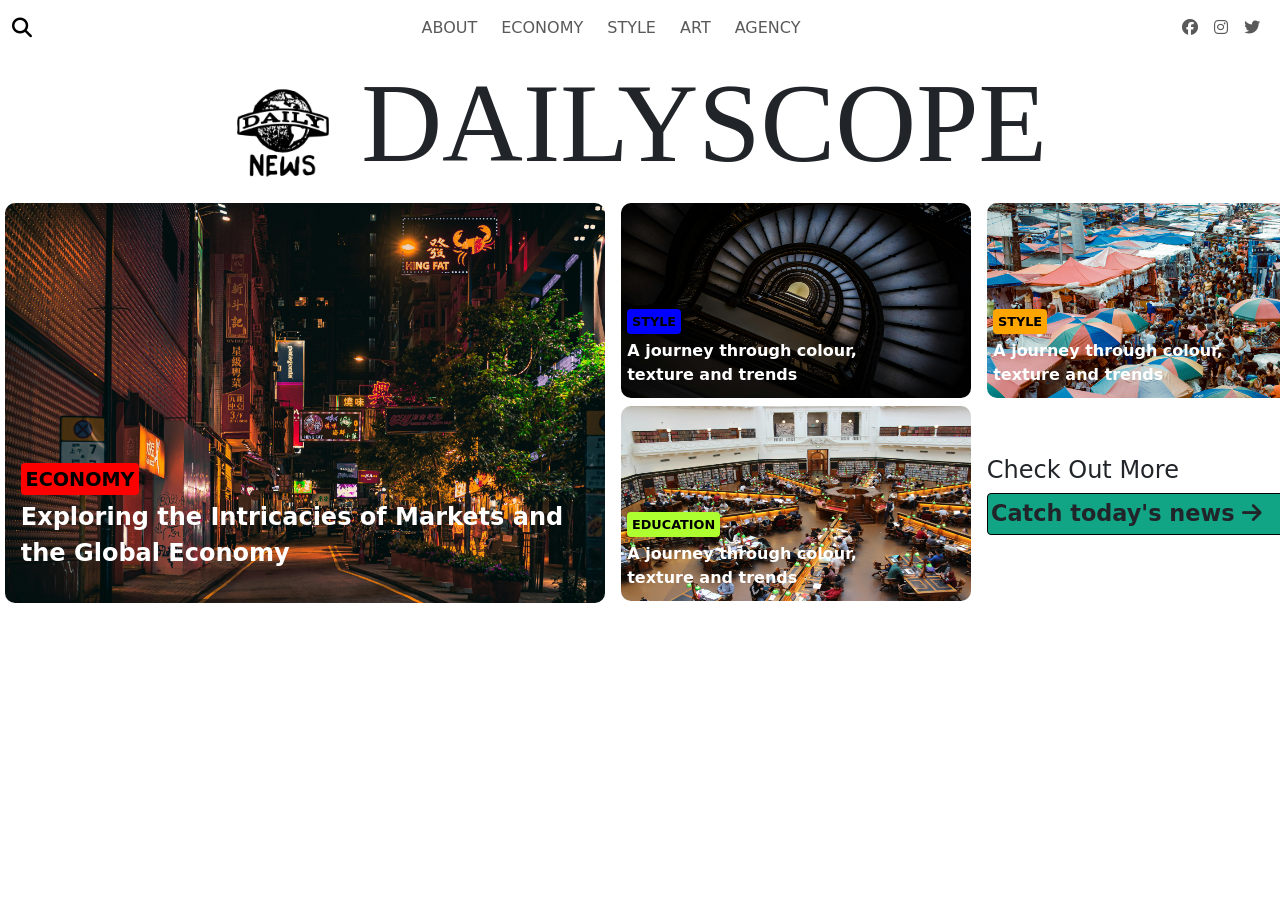
==== index.html @ f6dfd344 "Daily Scope 1.0" ====
<!DOCTYPE html>
<html lang="en">
  <head>
    <meta charset="UTF-8" />
    <meta name="viewport" content="width=device-width, initial-scale=1.0" />
    <link
      href="https://cdn.jsdelivr.net/npm/bootstrap@5.3.7/dist/css/bootstrap.min.css"
      rel="stylesheet"
      integrity="sha384-LN+7fdVzj6u52u30Kp6M/trliBMCMKTyK833zpbD+pXdCLuTusPj697FH4R/5mcr"
      crossorigin="anonymous"
    />
    <link
      rel="stylesheet"
      href="https://cdnjs.cloudflare.com/ajax/libs/font-awesome/6.4.2/css/all.min.css"
    />
    <link rel="stylesheet" href="css/index.css" />
    <link rel="icon" type="image/x-icon" href="daily-scope-logo-1.png" />
    <title>Daily Scope</title>
  </head>
  <body>
    <header>
      <nav class="navbar navbar-expand-lg bg-body-white">
        <div
          class="container-fluid d-flex align-items-center justify-content-between flex-wrap"
        >
          <!-- Left: Search Icon -->
          <a class="navbar-brand" href="#">
            <i class="fa-solid fa-magnifying-glass"></i>
          </a>

          <!-- Center: Always-visible Main Nav Items -->
          <ul
            class="navbar-nav flex-row flex-wrap justify-content-center mx-auto gap-2"
          >
            <li class="nav-item">
              <a class="nav-link px-2 text-sm" href="#">ABOUT</a>
            </li>
            <li class="nav-item">
              <a class="nav-link px-2 text-sm" href="#">ECONOMY</a>
            </li>
            <li class="nav-item">
              <a class="nav-link px-2 text-sm" href="#">STYLE</a>
            </li>
            <li class="nav-item">
              <a class="nav-link px-2 text-sm" href="#">ART</a>
            </li>
            <li class="nav-item">
              <a class="nav-link px-2 text-sm" href="#">AGENCY</a>
            </li>
          </ul>

          <!-- Right: Social Icons (Still hidden on small screens) -->
          <ul class="navbar-nav d-none d-lg-flex">
            <li class="nav-item">
              <a class="nav-link" href="#">
                <i class="fa-brands fa-facebook"></i>
              </a>
            </li>
            <li class="nav-item">
              <a class="nav-link" href="#">
                <i class="fa-brands fa-instagram"></i>
              </a>
            </li>
            <li class="nav-item">
              <a class="nav-link" href="#">
                <i class="fa-brands fa-twitter"></i>
              </a>
            </li>
          </ul>
        </div>
      </nav>
    </header>

    <main>
      <div class="container-for-news-24-heading">
        <h1>
          <img src="daily-scope-logo-2-removebg-preview.png" alt="main-logo" />
          DAILYSCOPE
        </h1>
      </div>
      <div class="div-of-first-images-on-homepage">
        <div class="left-first-image-on-home-page">
          <img src="dark-china-street-2.jpg" alt="dark-street" />
          <div class="hero-text-for-china-street-image">
            <h4>ECONOMY</h4>
            <p>Exploring the Intricacies of Markets and the Global Economy</p>
          </div>
        </div>
        <div class="right-first-image-on-home-page">
          <div>
            <img src="aesthetic-staricase-1.jpg" alt="aesthetic-staricase-1" />
            <div class="hero-text-for-right-first-image">
              <h4>STYLE</h4>
              <p>A journey through colour, texture and trends</p>
            </div>
          </div>
          <div>
            <img
              src="high-school-photo-for-homepage.jpg"
              alt="high-school-photo-for-homepage"
            />
            <div class="hero-text-for-right-second-image">
              <h4>EDUCATION</h4>
              <p>A journey through colour, texture and trends</p>
            </div>
          </div>
        </div>
        <div class="last-image-div-on-homepage">
          <div>
            <img
              src="market-image-for-homepage.jpg"
              alt="market-image-for-homepage"
            />
            <div
              class="hero-text-for-right-first-image hero-text-for-last-image-homepage"
            >
              <h4>STYLE</h4>
              <p>A journey through colour, texture and trends</p>
            </div>
          </div>
          <div class="last-text-on-homepage-div">
            <h4>Check Out More</h4>
            <p>Catch today's news <i class="fa-solid fa-arrow-right"></i></p>
          </div>
        </div>
      </div>
    </main>

    <script
      src="https://cdn.jsdelivr.net/npm/bootstrap@5.3.7/dist/js/bootstrap.bundle.min.js"
      integrity="sha384-ndDqU0Gzau9qJ1lfW4pNLlhNTkCfHzAVBReH9diLvGRem5+R9g2FzA8ZGN954O5Q"
      crossorigin="anonymous"
    ></script>
  </body>
</html>
---- css/index.css ----
.container-for-news-24-heading {
  display: flex;
  justify-content: center;
  text-align: center;
}

.container-for-news-24-heading h1 {
  font-size: 7rem !important;
  font-family: Georgia, "Times New Roman", Times, serif;
}
.container-for-news-24-heading img {
  width: 100px;
  margin-top: -0.3rem;
}

.div-of-first-images-on-homepage {
  display: grid;
  grid-template-columns: 1fr 1fr 1fr;
  grid-template-areas: "left-image right-image last-image";
  padding: 0.3rem;
  gap: 1rem;
}
.left-first-image-on-home-page {
  grid-area: left-image;
  justify-self: end;
  position: relative;
}
.hero-text-for-china-street-image {
  position: absolute;
  top: 57%;
  color: white;
  font-size: 2rem;
  padding: 1rem;
}
.hero-text-for-china-street-image h4 {
  background-color: red;
  color: black;
  display: inline;
  padding: 0.3rem;
  border-radius: 4px;
  font-size: 1.2rem;
  font-weight: bold;
}
.hero-text-for-china-street-image p {
  font-size: 1.5rem;
  font-weight: 700;
}
.left-first-image-on-home-page img {
  width: 100%;
  height: auto;
  width: 600px;
  border-radius: 10px;
}
.right-first-image-on-home-page {
  grid-area: right-image;
  display: flex;
  flex-direction: column;
  position: relative;
}
.hero-text-for-right-first-image {
  position: absolute;
  top: 20%;
  color: white;
  font-size: 2rem;
  padding: 0.4rem;
}
.hero-text-for-right-first-image h4 {
  background-color: blue;
  color: black;
  display: inline;
  padding: 0.3rem;
  border-radius: 4px;
  font-size: 0.8rem;
  font-weight: bold;
}
.hero-text-for-right-first-image p {
  font-size: 1rem;
  font-weight: 700;
  width: 70%;
}
.hero-text-for-right-second-image {
  position: absolute;
  top: 70%;
  color: white;
  font-size: 2rem;
  padding: 0.4rem;
}
.hero-text-for-right-second-image h4 {
  background-color: greenyellow;
  color: black;
  display: inline;
  padding: 0.3rem;
  border-radius: 4px;
  font-size: 0.8rem;
  font-weight: bold;
}
.hero-text-for-right-second-image p {
  font-size: 1rem;
  font-weight: 700;
  width: 70%;
}
.hero-text-for-last-image-homepage h4 {
  background-color: orange;
}
.right-first-image-on-home-page img {
  width: 100%;
  height: 195px;
  margin-bottom: 0.5rem;
  width: 350px;
  border-radius: 10px;
}
.last-image-div-on-homepage {
  grid-area: last-image;
  display: flex;
  flex-direction: column;
  position: relative;
}
.last-image-div-on-homepage img {
  width: 100%;
  height: 195px;
  border-radius: 10px;
  width: 350px;
}
.last-text-on-homepage-div {
  display: flex;
  flex-direction: column;
  height: 100%;
  justify-content: center;
}
.last-text-on-homepage-div p {
  background-color: rgb(17, 165, 133);
  border-radius: 4px;
  font-size: 1.4rem;
  padding: 0.2rem;
  border: 1px solid black;
  font-weight: 700;
}
/* Medium screens (tablets) */
@media (max-width: 992px) {
  .container-for-news-24-heading h1 {
    font-size: 4rem !important;
  }
}

/* Small screens (phones) */
@media (max-width: 576px) {
  .container-for-news-24-heading h1 {
    font-size: 2.5rem !important;
  }
}
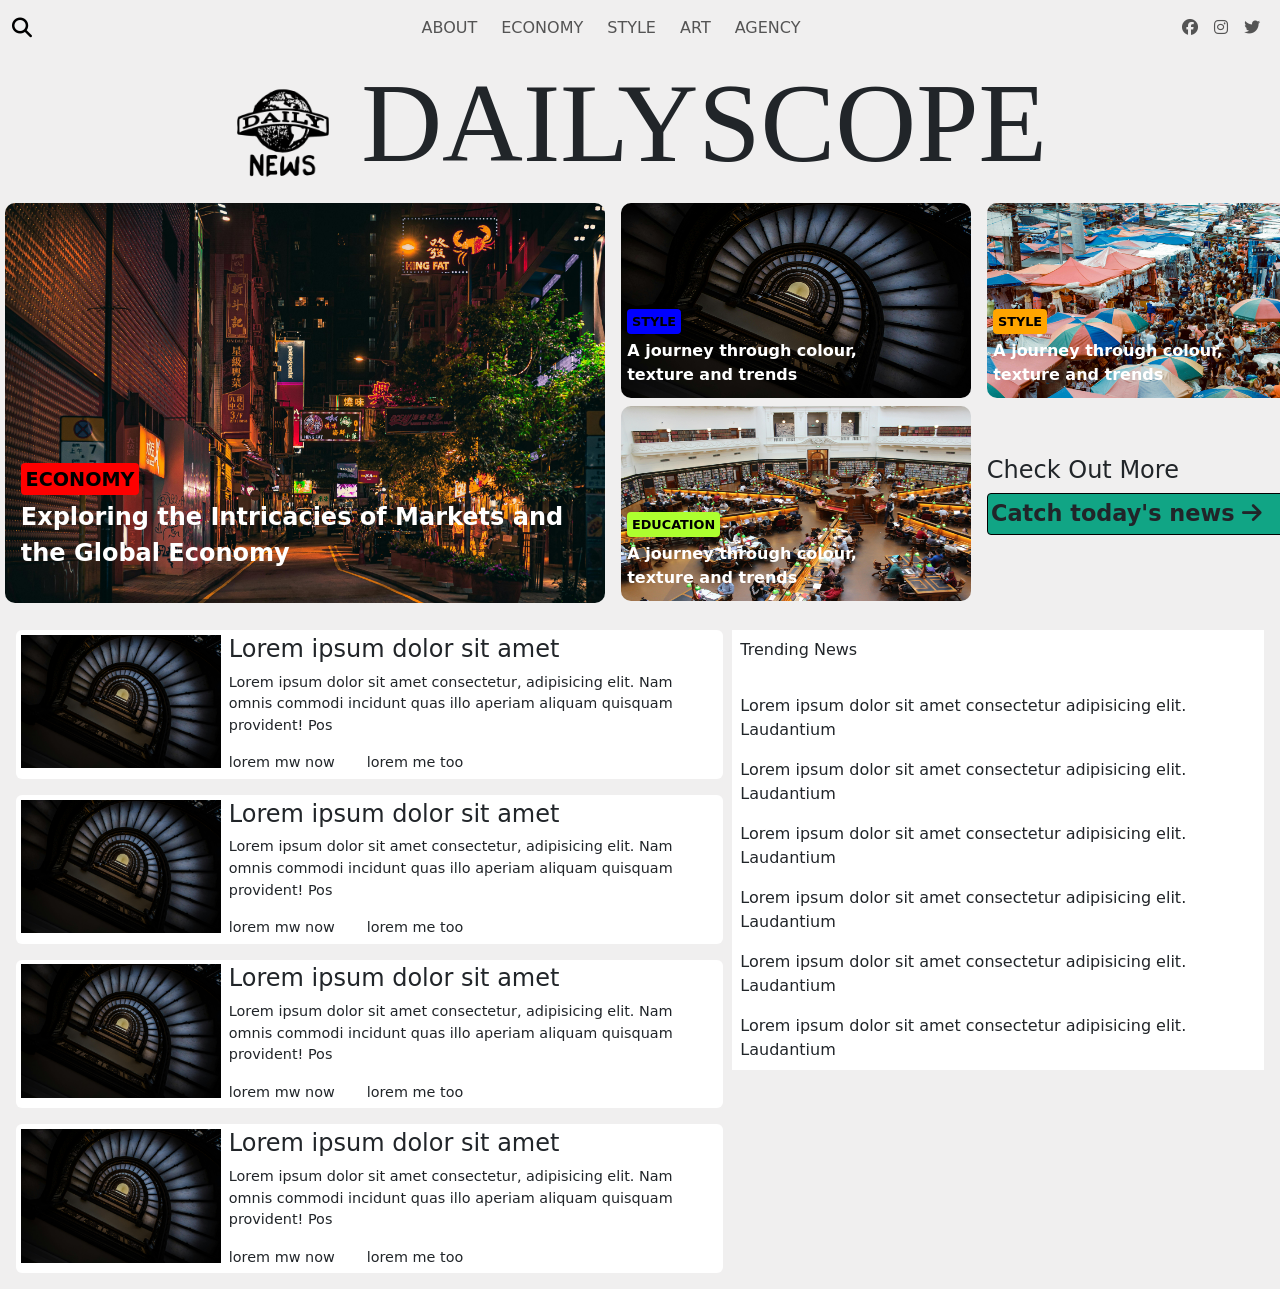
==== commit 9ccbd469: "Scope 108 2.0" ====
--- a/index.html
+++ b/index.html
@@ -124,6 +124,107 @@
           </div>
         </div>
       </div>
+      <article>
+        <div class="overall-div-for-latest-and-trending-news">
+          <div class="div-for-latest-news">
+            <div class="latest-news-1-div">
+              <div><img src="aesthetic-staricase-1.jpg" alt="" /></div>
+              <div class="latest-news-1-writings">
+                <div><h4>Lorem ipsum dolor sit amet</h4></div>
+                <div>
+                  <p>
+                    Lorem ipsum dolor sit amet consectetur, adipisicing elit.
+                    Nam omnis commodi incidunt quas illo aperiam aliquam
+                    quisquam provident! Pos
+                  </p>
+                </div>
+                <div class="latest-news-1-date-and-other-small-info">
+                  <div>lorem mw now</div>
+                  <div>lorem me too</div>
+                </div>
+              </div>
+            </div>
+            <div class="latest-news-1-div">
+              <div><img src="aesthetic-staricase-1.jpg" alt="" /></div>
+              <div class="latest-news-1-writings">
+                <div><h4>Lorem ipsum dolor sit amet</h4></div>
+                <div>
+                  <p>
+                    Lorem ipsum dolor sit amet consectetur, adipisicing elit.
+                    Nam omnis commodi incidunt quas illo aperiam aliquam
+                    quisquam provident! Pos
+                  </p>
+                </div>
+                <div class="latest-news-1-date-and-other-small-info">
+                  <div>lorem mw now</div>
+                  <div>lorem me too</div>
+                </div>
+              </div>
+            </div>
+            <div class="latest-news-1-div">
+              <div><img src="aesthetic-staricase-1.jpg" alt="" /></div>
+              <div class="latest-news-1-writings">
+                <div><h4>Lorem ipsum dolor sit amet</h4></div>
+                <div>
+                  <p>
+                    Lorem ipsum dolor sit amet consectetur, adipisicing elit.
+                    Nam omnis commodi incidunt quas illo aperiam aliquam
+                    quisquam provident! Pos
+                  </p>
+                </div>
+                <div class="latest-news-1-date-and-other-small-info">
+                  <div>lorem mw now</div>
+                  <div>lorem me too</div>
+                </div>
+              </div>
+            </div>
+            <div class="latest-news-1-div">
+              <div><img src="aesthetic-staricase-1.jpg" alt="" /></div>
+              <div class="latest-news-1-writings">
+                <div><h4>Lorem ipsum dolor sit amet</h4></div>
+                <div>
+                  <p>
+                    Lorem ipsum dolor sit amet consectetur, adipisicing elit.
+                    Nam omnis commodi incidunt quas illo aperiam aliquam
+                    quisquam provident! Pos
+                  </p>
+                </div>
+                <div class="latest-news-1-date-and-other-small-info">
+                  <div>lorem mw now</div>
+                  <div>lorem me too</div>
+                </div>
+              </div>
+            </div>
+          </div>
+          <div class="div-for-trending-news">
+            <div><p>Trending News</p></div>
+            <div>
+              Lorem ipsum dolor sit amet consectetur adipisicing elit.
+              Laudantium
+            </div>
+            <div>
+              Lorem ipsum dolor sit amet consectetur adipisicing elit.
+              Laudantium
+            </div>
+            <div>
+              Lorem ipsum dolor sit amet consectetur adipisicing elit.
+              Laudantium
+            </div>
+            <div>
+              Lorem ipsum dolor sit amet consectetur adipisicing elit.
+              Laudantium
+            </div>
+            <div>
+              Lorem ipsum dolor sit amet consectetur adipisicing elit.
+              Laudantium
+            </div>
+            <div>
+              Lorem ipsum dolor sit amet consectetur adipisicing elit.
+              Laudantium
+            </div>
+          </div>
+        </div>
+      </article>
     </main>
 
     <script
--- a/css/index.css
+++ b/css/index.css
@@ -1,3 +1,6 @@
+body {
+  background-color: rgb(240, 239, 239) !important;
+}
 .container-for-news-24-heading {
   display: flex;
   justify-content: center;
@@ -8,6 +11,7 @@
   font-size: 7rem !important;
   font-family: Georgia, "Times New Roman", Times, serif;
 }
+
 .container-for-news-24-heading img {
   width: 100px;
   margin-top: -0.3rem;
@@ -135,6 +139,48 @@
   border: 1px solid black;
   font-weight: 700;
 }
+
+.overall-div-for-latest-and-trending-news {
+  display: flex;
+
+  padding: 1rem;
+  gap: 0.6rem;
+}
+
+.div-for-latest-news {
+  display: flex;
+  flex-direction: column;
+  gap: 1rem;
+  justify-content: center;
+  width: 60%;
+  font-size: 0.9rem;
+  justify-self: center;
+}
+
+.div-for-trending-news {
+  display: flex;
+  flex-direction: column;
+  gap: 1rem;
+  background-color: white;
+  height: 50%;
+  padding: 0.5rem;
+}
+.latest-news-1-div {
+  display: flex;
+  background-color: white;
+  border-radius: 6px;
+  padding: 0.3rem;
+}
+.latest-news-1-div img {
+  max-width: 200px;
+}
+.latest-news-1-writings {
+  margin-left: 0.5rem;
+}
+.latest-news-1-date-and-other-small-info {
+  display: flex;
+  gap: 2rem;
+}
 /* Medium screens (tablets) */
 @media (max-width: 992px) {
   .container-for-news-24-heading h1 {
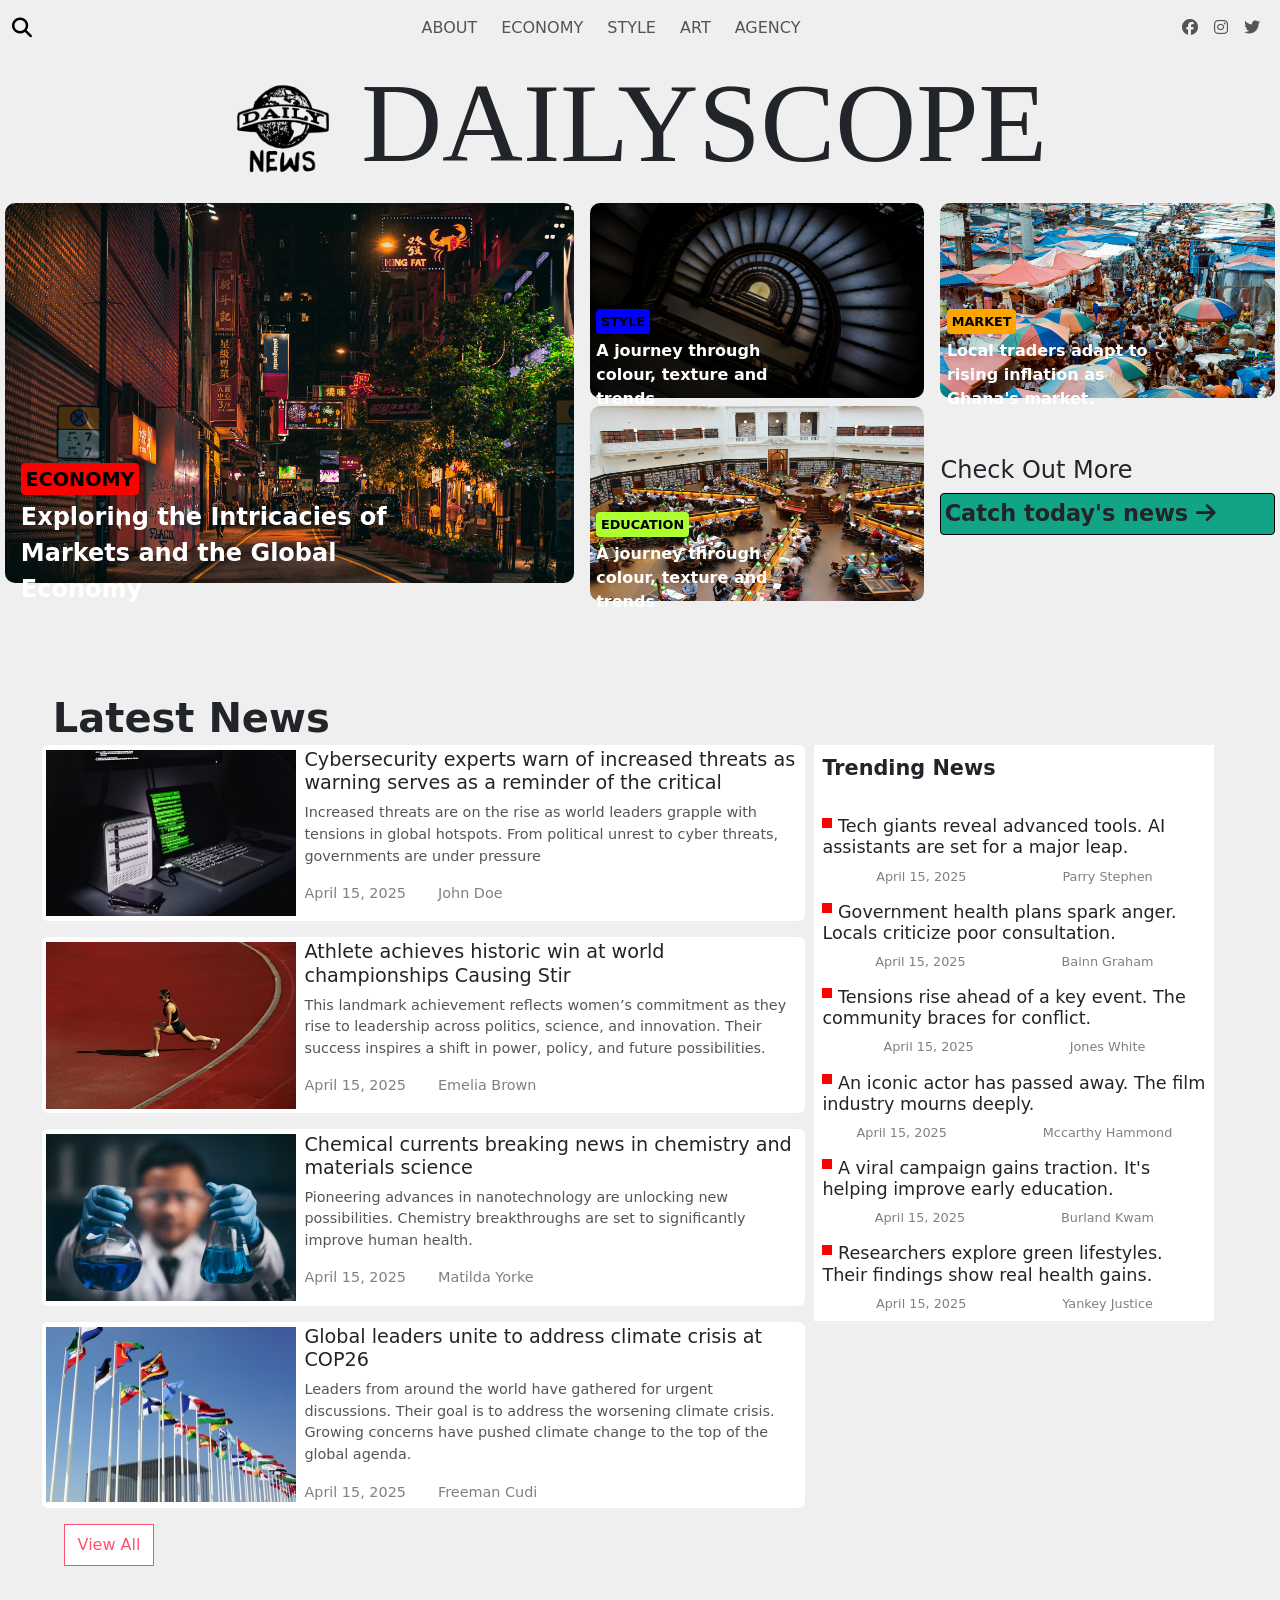
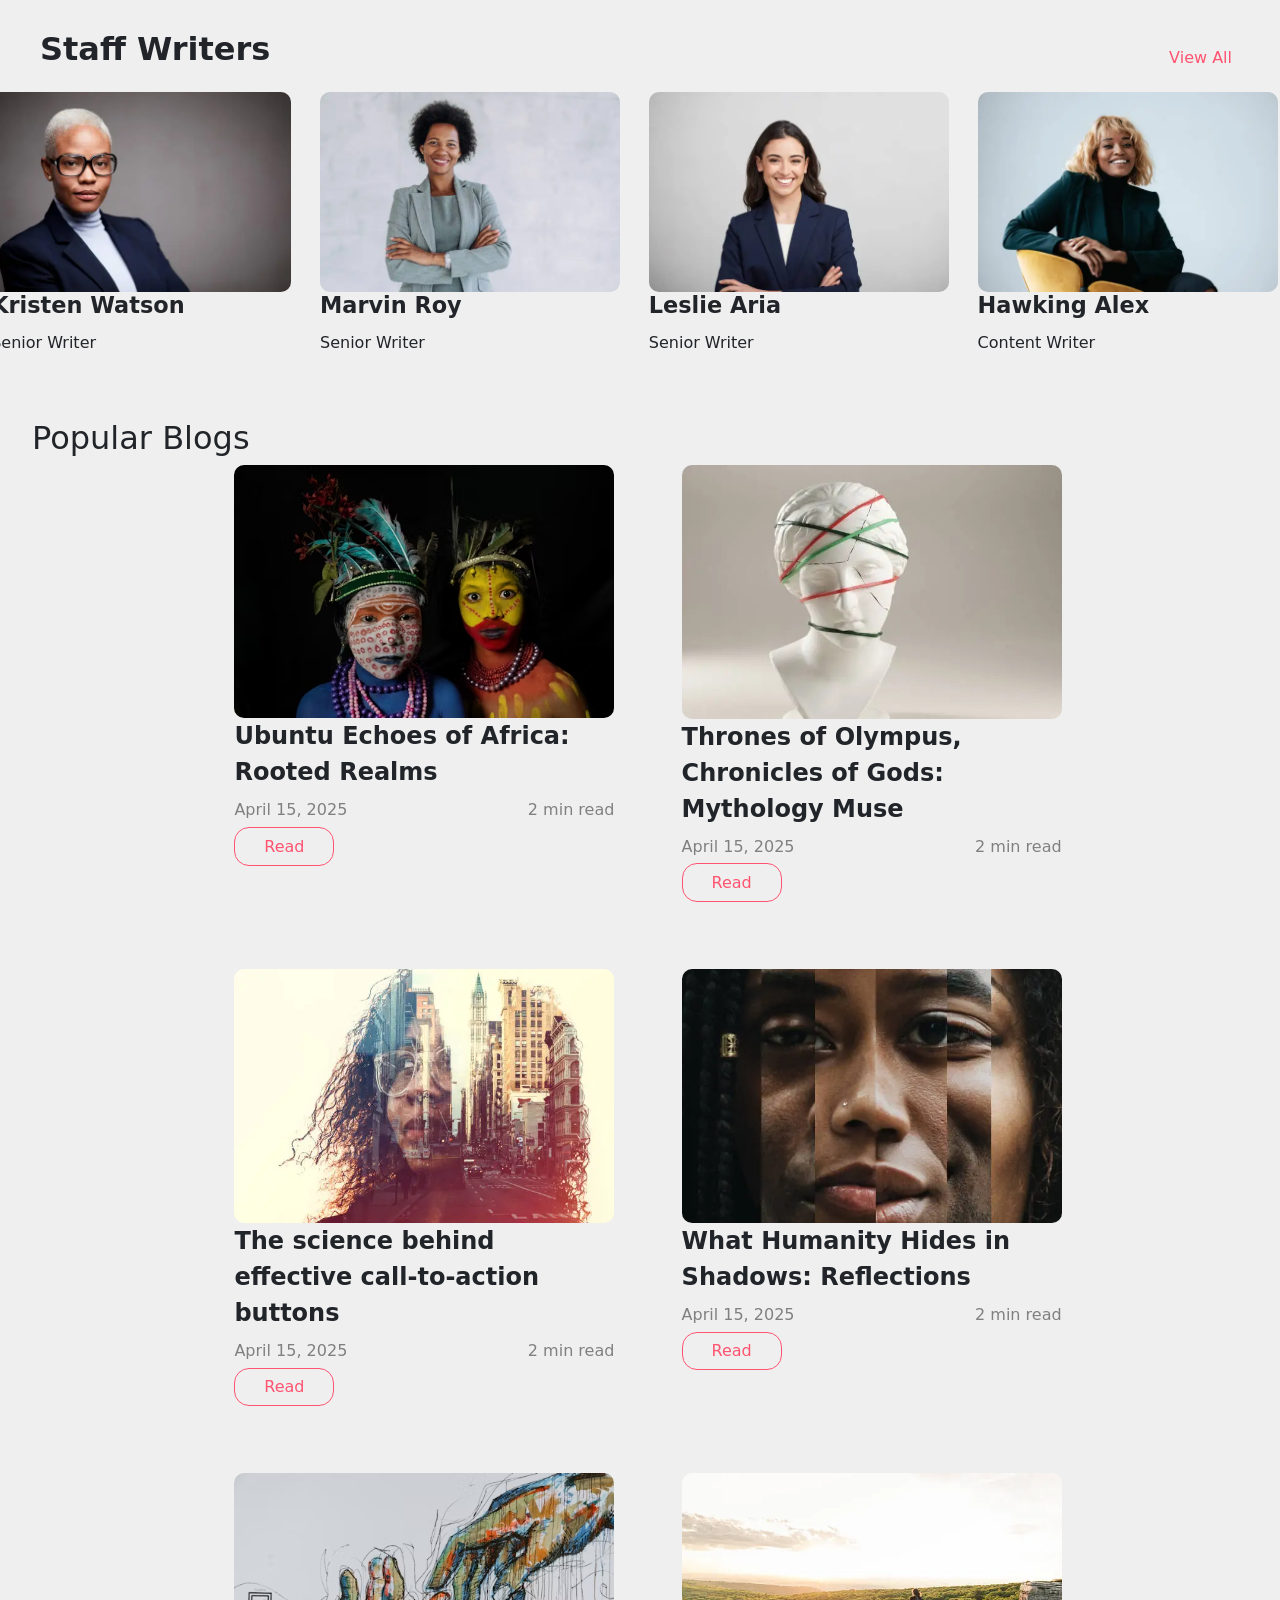
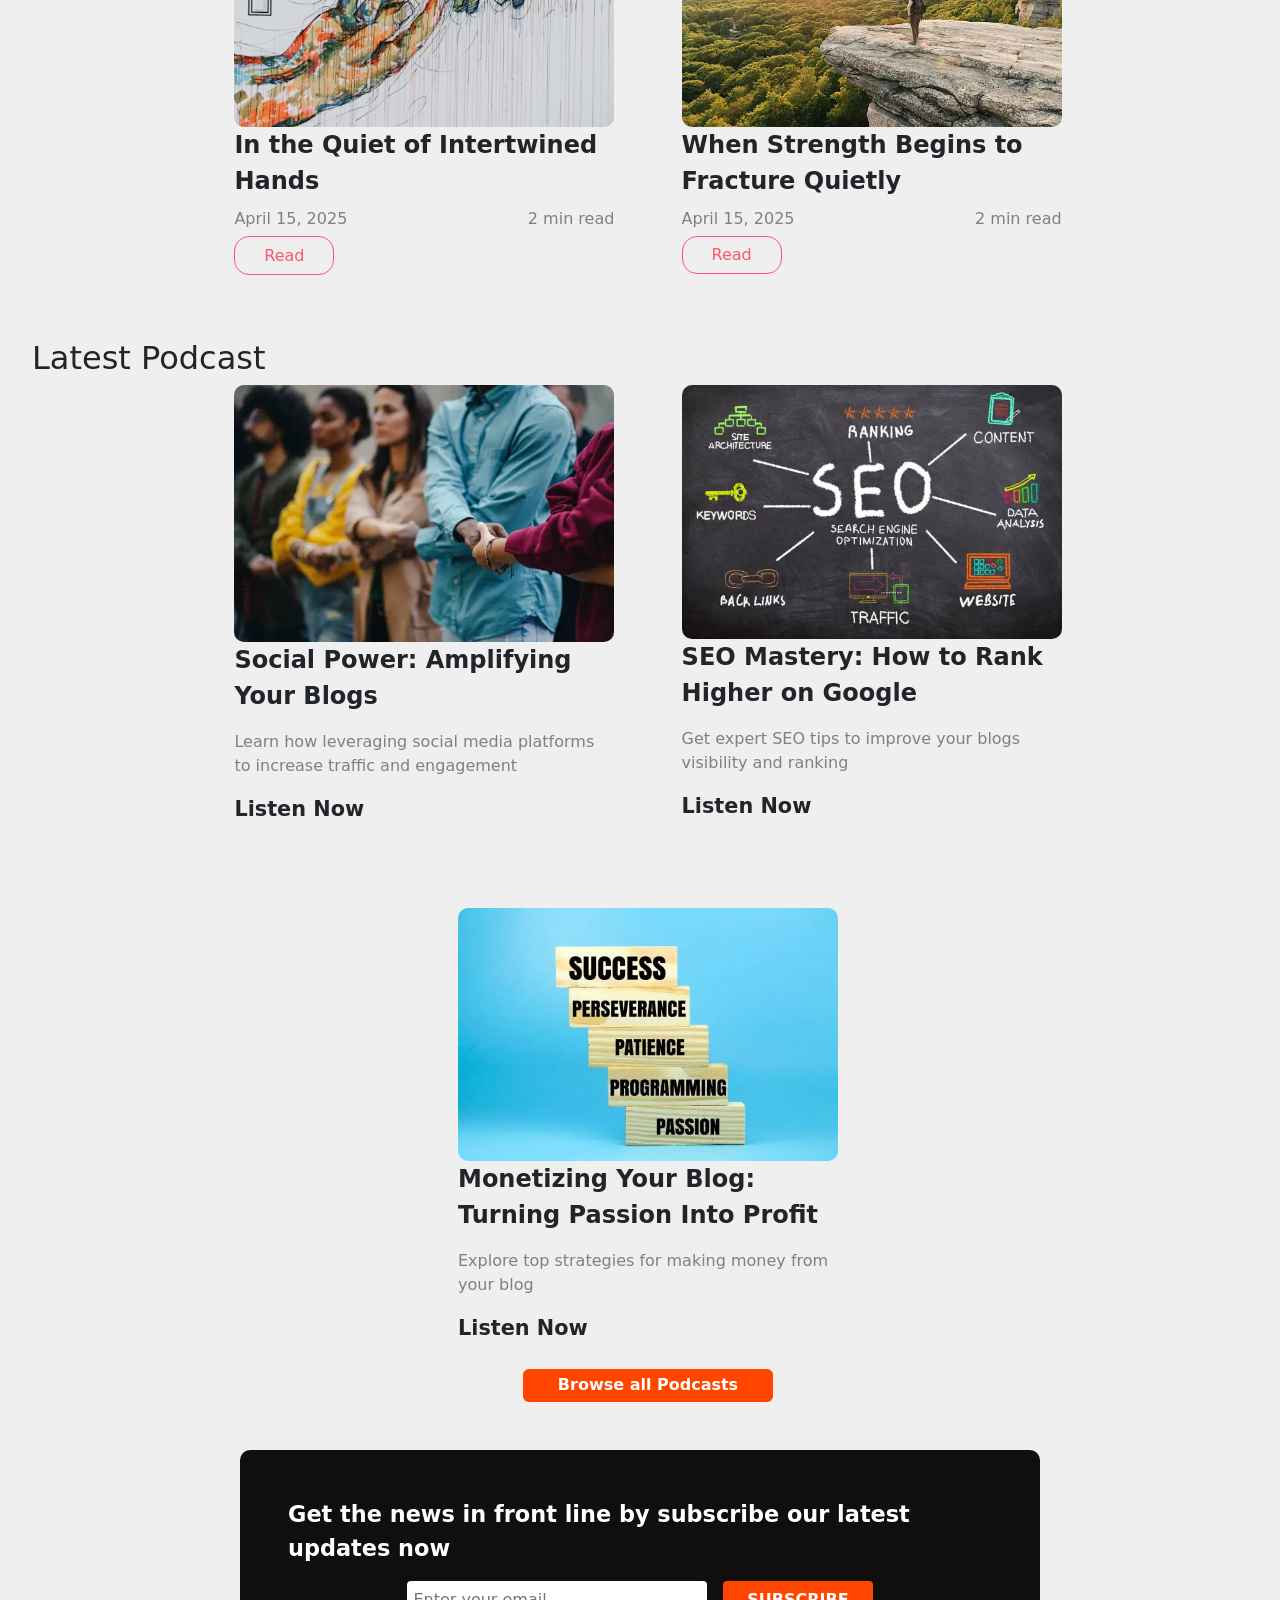
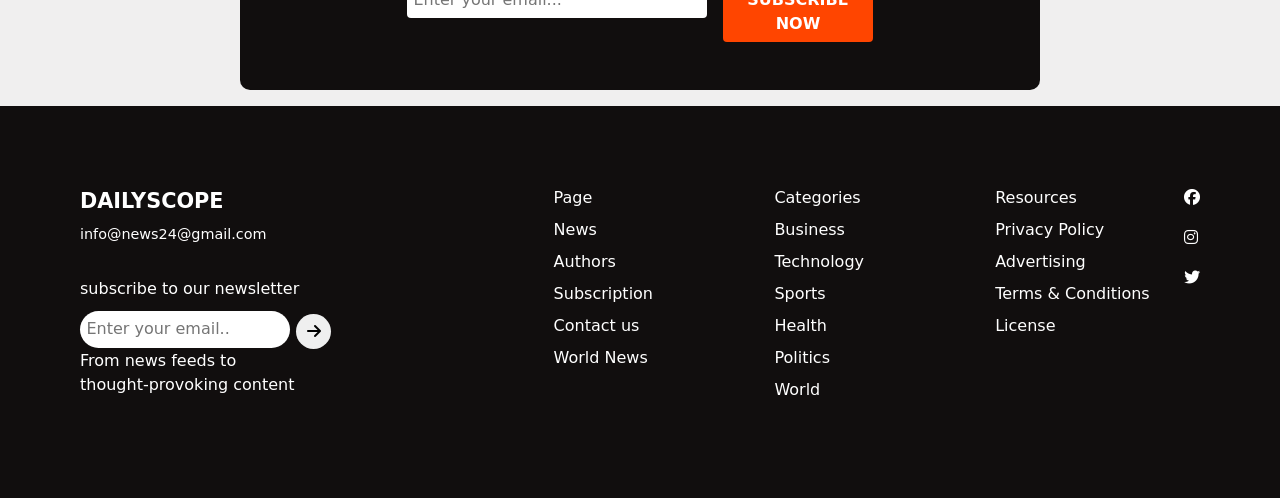
==== commit 1f310a8b: "Daily Scope Final 1.0" ====
--- a/index.html
+++ b/index.html
@@ -114,8 +114,8 @@
             <div
               class="hero-text-for-right-first-image hero-text-for-last-image-homepage"
             >
-              <h4>STYLE</h4>
-              <p>A journey through colour, texture and trends</p>
+              <h4>MARKET</h4>
+              <p>Local traders adapt to rising inflation as Ghana's market.</p>
             </div>
           </div>
           <div class="last-text-on-homepage-div">
@@ -124,109 +124,479 @@
           </div>
         </div>
       </div>
-      <article>
+      <article id="latest_news">
+        <div class="latest-news-heading-div"><h2>Latest News</h2></div>
         <div class="overall-div-for-latest-and-trending-news">
           <div class="div-for-latest-news">
             <div class="latest-news-1-div">
-              <div><img src="aesthetic-staricase-1.jpg" alt="" /></div>
+              <div>
+                <img
+                  src="cybersecurity-news-1.avif"
+                  alt=""
+                  width="400"
+                  height="1000"
+                />
+              </div>
               <div class="latest-news-1-writings">
-                <div><h4>Lorem ipsum dolor sit amet</h4></div>
+                <div>
+                  <h4>
+                    Cybersecurity experts warn of increased threats as warning
+                    serves as a reminder of the critical
+                  </h4>
+                </div>
                 <div>
                   <p>
-                    Lorem ipsum dolor sit amet consectetur, adipisicing elit.
-                    Nam omnis commodi incidunt quas illo aperiam aliquam
-                    quisquam provident! Pos
+                    Increased threats are on the rise as world leaders grapple
+                    with tensions in global hotspots. From political unrest to
+                    cyber threats, governments are under pressure
                   </p>
                 </div>
                 <div class="latest-news-1-date-and-other-small-info">
-                  <div>lorem mw now</div>
-                  <div>lorem me too</div>
+                  <div>April 15, 2025</div>
+                  <div>John Doe</div>
                 </div>
               </div>
             </div>
             <div class="latest-news-1-div">
-              <div><img src="aesthetic-staricase-1.jpg" alt="" /></div>
+              <div><img src="athelte-news-1.avif" alt="" /></div>
               <div class="latest-news-1-writings">
-                <div><h4>Lorem ipsum dolor sit amet</h4></div>
+                <div>
+                  <h4>
+                    Athlete achieves historic win at world championships Causing
+                    Stir
+                  </h4>
+                </div>
                 <div>
                   <p>
-                    Lorem ipsum dolor sit amet consectetur, adipisicing elit.
-                    Nam omnis commodi incidunt quas illo aperiam aliquam
-                    quisquam provident! Pos
+                    This landmark achievement reflects women’s commitment as
+                    they rise to leadership across politics, science, and
+                    innovation. Their success inspires a shift in power, policy,
+                    and future possibilities.
                   </p>
                 </div>
                 <div class="latest-news-1-date-and-other-small-info">
-                  <div>lorem mw now</div>
-                  <div>lorem me too</div>
+                  <div>April 15, 2025</div>
+                  <div>Emelia Brown</div>
                 </div>
               </div>
             </div>
             <div class="latest-news-1-div">
-              <div><img src="aesthetic-staricase-1.jpg" alt="" /></div>
+              <div><img src="chemical-currents-news-2.avif" alt="" /></div>
               <div class="latest-news-1-writings">
-                <div><h4>Lorem ipsum dolor sit amet</h4></div>
+                <div>
+                  <h4>
+                    Chemical currents breaking news in chemistry and materials
+                    science
+                  </h4>
+                </div>
                 <div>
                   <p>
-                    Lorem ipsum dolor sit amet consectetur, adipisicing elit.
-                    Nam omnis commodi incidunt quas illo aperiam aliquam
-                    quisquam provident! Pos
+                    Pioneering advances in nanotechnology are unlocking new
+                    possibilities. Chemistry breakthroughs are set to
+                    significantly improve human health.
                   </p>
                 </div>
                 <div class="latest-news-1-date-and-other-small-info">
-                  <div>lorem mw now</div>
-                  <div>lorem me too</div>
+                  <div>April 15, 2025</div>
+                  <div>Matilda Yorke</div>
                 </div>
               </div>
             </div>
             <div class="latest-news-1-div">
-              <div><img src="aesthetic-staricase-1.jpg" alt="" /></div>
+              <div><img src="global-leaders-news-1.avif" alt="" /></div>
               <div class="latest-news-1-writings">
-                <div><h4>Lorem ipsum dolor sit amet</h4></div>
+                <div>
+                  <h4>
+                    Global leaders unite to address climate crisis at COP26
+                  </h4>
+                </div>
                 <div>
                   <p>
-                    Lorem ipsum dolor sit amet consectetur, adipisicing elit.
-                    Nam omnis commodi incidunt quas illo aperiam aliquam
-                    quisquam provident! Pos
+                    Leaders from around the world have gathered for urgent
+                    discussions. Their goal is to address the worsening climate
+                    crisis. Growing concerns have pushed climate change to the
+                    top of the global agenda.
                   </p>
                 </div>
                 <div class="latest-news-1-date-and-other-small-info">
-                  <div>lorem mw now</div>
-                  <div>lorem me too</div>
+                  <div>April 15, 2025</div>
+                  <div>Freeman Cudi</div>
                 </div>
               </div>
             </div>
           </div>
           <div class="div-for-trending-news">
-            <div><p>Trending News</p></div>
-            <div>
-              Lorem ipsum dolor sit amet consectetur adipisicing elit.
-              Laudantium
-            </div>
-            <div>
-              Lorem ipsum dolor sit amet consectetur adipisicing elit.
-              Laudantium
-            </div>
-            <div>
-              Lorem ipsum dolor sit amet consectetur adipisicing elit.
-              Laudantium
-            </div>
-            <div>
-              Lorem ipsum dolor sit amet consectetur adipisicing elit.
-              Laudantium
-            </div>
-            <div>
-              Lorem ipsum dolor sit amet consectetur adipisicing elit.
-              Laudantium
-            </div>
-            <div>
-              Lorem ipsum dolor sit amet consectetur adipisicing elit.
-              Laudantium
+            <div class="trending-news-heading"><p>Trending News</p></div>
+
+            <div>
+              <h5>
+                <span class="span-for-red-boxes"></span>
+                Tech giants reveal advanced tools. AI assistants are set for a
+                major leap.
+              </h5>
+              <div class="trending-news-date-and-other-small-info">
+                <div>April 15, 2025</div>
+                <div>Parry Stephen</div>
+              </div>
+            </div>
+
+            <div>
+              <h5>
+                <span class="span-for-red-boxes"></span>
+                Government health plans spark anger. Locals criticize poor
+                consultation.
+              </h5>
+              <div class="trending-news-date-and-other-small-info">
+                <div>April 15, 2025</div>
+                <div>Bainn Graham</div>
+              </div>
+            </div>
+
+            <div>
+              <h5>
+                <span class="span-for-red-boxes"></span>
+                Tensions rise ahead of a key event. The community braces for
+                conflict.
+              </h5>
+              <div class="trending-news-date-and-other-small-info">
+                <div>April 15, 2025</div>
+                <div>Jones White</div>
+              </div>
+            </div>
+
+            <div>
+              <h5>
+                <span class="span-for-red-boxes"></span>
+                An iconic actor has passed away. The film industry mourns
+                deeply.
+              </h5>
+              <div class="trending-news-date-and-other-small-info">
+                <div>April 15, 2025</div>
+                <div>Mccarthy Hammond</div>
+              </div>
+            </div>
+
+            <div>
+              <h5>
+                <span class="span-for-red-boxes"></span>
+                A viral campaign gains traction. It's helping improve early
+                education.
+              </h5>
+              <div class="trending-news-date-and-other-small-info">
+                <div>April 15, 2025</div>
+                <div>Burland Kwam</div>
+              </div>
+            </div>
+
+            <div>
+              <h5>
+                <span class="span-for-red-boxes"></span>
+                Researchers explore green lifestyles. Their findings show real
+                health gains.
+              </h5>
+              <div class="trending-news-date-and-other-small-info">
+                <div>April 15, 2025</div>
+                <div>Yankey Justice</div>
+              </div>
+            </div>
+          </div>
+        </div>
+        <div class="view-all-button-on-latest-news-page">
+          <button>View All</button>
+        </div>
+      </article>
+      <article id="staff_writers">
+        <div class="div-for-staff-writers-and-view-all-headings">
+          <div>
+            <h2>Staff Writers</h2>
+          </div>
+          <div class="view-all-div-on-staff-writers-page"><p>View All</p></div>
+        </div>
+        <div class="div-of-pictures-and-names-of-all-staff-writers">
+          <div class="div-of-staff-writer-image-and-name">
+            <div>
+              <img src="staff-member-6.webp" alt="" width="300" height="300" />
+            </div>
+            <div class="div-for-name-and-role-of-staff-writers">
+              <p class="name-of-staff-writer">Kristen Watson</p>
+              <p class="role-of-staff-writer">Senior Writer</p>
+            </div>
+          </div>
+          <div class="div-of-staff-writer-image-and-name">
+            <div>
+              <img src="staff-member-4.webp" alt="" width="300" height="300" />
+            </div>
+            <div class="div-for-name-and-role-of-staff-writers">
+              <p class="name-of-staff-writer">Marvin Roy</p>
+              <p class="role-of-staff-writer">Senior Writer</p>
+            </div>
+          </div>
+          <div class="div-of-staff-writer-image-and-name">
+            <div>
+              <img src="staff-member-2.webp" alt="" width="300" height="300" />
+            </div>
+            <div class="div-for-name-and-role-of-staff-writers">
+              <p class="name-of-staff-writer">Leslie Aria</p>
+              <p class="role-of-staff-writer">Senior Writer</p>
+            </div>
+          </div>
+          <div class="div-of-staff-writer-image-and-name">
+            <div>
+              <img src="staff-member-3.webp" alt="" width="300" height="300" />
+            </div>
+            <div class="div-for-name-and-role-of-staff-writers">
+              <p class="name-of-staff-writer">Hawking Alex</p>
+              <p class="role-of-staff-writer">Content Writer</p>
+            </div>
+          </div>
+        </div>
+      </article>
+      <article id="popular_blogs">
+        <div class="popular-blogs-heading-div">
+          <h2>Popular Blogs</h2>
+        </div>
+        <div class="overall-div-for-all-divs-in-popular-blog">
+          <div class="div-of-images-texts-and-buttons-of-popular-blogs">
+            <div>
+              <img src="popular-blog-1.avif" alt="" width="380" height="270" />
+            </div>
+            <div class="main-first-text-under-polpular-blogs-image">
+              <p>Ubuntu Echoes of Africa: Rooted Realms</p>
+            </div>
+            <div class="date-and-ohter-details-under-popular-blog-image">
+              <div class="date-under-popular-blog-image">April 15, 2025</div>
+              <div class="other-detail-under-popular-blog-image">
+                2 min read
+              </div>
+            </div>
+            <div class="button-under-popular-blog-image">
+              <button>Read</button>
+            </div>
+          </div>
+          <div class="div-of-images-texts-and-buttons-of-popular-blogs">
+            <div>
+              <img
+                src="istockphoto-1477217153-612x612-2222.jpg"
+                alt=""
+                width="380"
+                height="270"
+              />
+            </div>
+            <div class="main-first-text-under-polpular-blogs-image">
+              <p>Thrones of Olympus, Chronicles of Gods: Mythology Muse</p>
+            </div>
+            <div class="date-and-ohter-details-under-popular-blog-image">
+              <div class="date-under-popular-blog-image">April 15, 2025</div>
+              <div class="other-detail-under-popular-blog-image">
+                2 min read
+              </div>
+            </div>
+            <div class="button-under-popular-blog-image">
+              <button>Read</button>
+            </div>
+          </div>
+          <div class="div-of-images-texts-and-buttons-of-popular-blogs">
+            <div>
+              <img src="popular-blogs-3.webp" alt="" width="380" height="270" />
+            </div>
+            <div class="main-first-text-under-polpular-blogs-image">
+              <p>The science behind effective call-to-action buttons</p>
+            </div>
+            <div class="date-and-ohter-details-under-popular-blog-image">
+              <div class="date-under-popular-blog-image">April 15, 2025</div>
+              <div class="other-detail-under-popular-blog-image">
+                2 min read
+              </div>
+            </div>
+            <div class="button-under-popular-blog-image">
+              <button>Read</button>
+            </div>
+          </div>
+          <div class="div-of-images-texts-and-buttons-of-popular-blogs">
+            <div>
+              <img src="popular-blogs-4.webp" alt="" width="380" height="270" />
+            </div>
+            <div class="main-first-text-under-polpular-blogs-image">
+              <p>What Humanity Hides in Shadows: Reflections</p>
+            </div>
+            <div class="date-and-ohter-details-under-popular-blog-image">
+              <div class="date-under-popular-blog-image">April 15, 2025</div>
+              <div class="other-detail-under-popular-blog-image">
+                2 min read
+              </div>
+            </div>
+            <div class="button-under-popular-blog-image">
+              <button>Read</button>
+            </div>
+          </div>
+          <div class="div-of-images-texts-and-buttons-of-popular-blogs">
+            <div>
+              <img src="popular-blog-6.avif" alt="" width="380" height="270" />
+            </div>
+            <div class="main-first-text-under-polpular-blogs-image">
+              <p>In the Quiet of Intertwined Hands</p>
+            </div>
+            <div class="date-and-ohter-details-under-popular-blog-image">
+              <div class="date-under-popular-blog-image">April 15, 2025</div>
+              <div class="other-detail-under-popular-blog-image">
+                2 min read
+              </div>
+            </div>
+            <div class="button-under-popular-blog-image">
+              <button>Read</button>
+            </div>
+          </div>
+          <div class="div-of-images-texts-and-buttons-of-popular-blogs">
+            <div>
+              <img src="popular-blog-5.2.webp" alt="" width="380" height="270" />
+            </div>
+            <div class="main-first-text-under-polpular-blogs-image">
+              <p>When Strength Begins to Fracture Quietly</p>
+            </div>
+            <div class="date-and-ohter-details-under-popular-blog-image">
+              <div class="date-under-popular-blog-image">April 15, 2025</div>
+              <div class="other-detail-under-popular-blog-image">
+                2 min read
+              </div>
+            </div>
+            <div class="button-under-popular-blog-image">
+              <button>Read</button>
+            </div>
+          </div>
+        </div>
+      </article>
+      <article id="latest_podcast">
+        <div class="div-of-latest-podcast-heading"><h2>Latest Podcast</h2></div>
+        <div class="overall-div-of-podcast-article-except-heading">
+          <div class="div-of-each-podcast-card-with-writens-and-image">
+            <div class="div-of-podcast-image">
+              <img src="podcast-1.webp" alt="" width="380" height="270" />
+            </div>
+            <div class="div-of-first-podcast-writting-under-image">
+              <p>Social Power: Amplifying Your Blogs</p>
+            </div>
+            <div class="div-of-second-podacst-writting-under-image">
+              <p>
+                Learn how leveraging social media platforms to increase traffic
+                and engagement
+              </p>
+            </div>
+            <div class="div-of-listen-now-text-in-podcast-article">
+              <p>Listen Now</p>
+            </div>
+          </div>
+          <div class="div-of-each-podcast-card-with-writens-and-image">
+            <div class="div-of-podcast-image">
+              <img src="podcast-2.webp" alt="" width="380" height="270" />
+            </div>
+            <div class="div-of-first-podcast-writting-under-image">
+              <p>SEO Mastery: How to Rank Higher on Google</p>
+            </div>
+            <div class="div-of-second-podacst-writting-under-image">
+              <p>
+                Get expert SEO tips to improve your blogs visibility and ranking
+              </p>
+            </div>
+            <div class="div-of-listen-now-text-in-podcast-article">
+              <p>Listen Now</p>
+            </div>
+          </div>
+          <div class="div-of-each-podcast-card-with-writens-and-image">
+            <div class="div-of-podcast-image">
+              <img src="podacst-3.webp" alt="" width="380" height="270" />
+            </div>
+            <div class="div-of-first-podcast-writting-under-image">
+              <p>Monetizing Your Blog: Turning Passion Into Profit</p>
+            </div>
+            <div class="div-of-second-podacst-writting-under-image">
+              <p>Explore top strategies for making money from your blog</p>
+            </div>
+            <div class="div-of-listen-now-text-in-podcast-article">
+              <p>Listen Now</p>
+            </div>
+          </div>
+        </div>
+        <div class="div-of-browse-all-podcasts-butotn">
+          <button>Browse all Podcasts</button>
+        </div>
+      </article>
+      <article id="main_page_newsletter">
+        <div class="overall-div-for-newsletter-subscription-main-page">
+          <div
+            class="div-for-main-text-in-newsletter-subscription-on-main-page"
+          >
+            <p>
+              Get the news in front line by subscribe our latest updates now
+            </p>
+          </div>
+          <div
+            class="div-for-input-and-button-on-newsletter-subscription-on-main-page"
+          >
+            <div><input type="text" placeholder="Enter your email..." /></div>
+            <div class="div-of-subascribe-button-for-newsletter-on-main-page">
+              <button>SUBSCRIBE NOW</button>
             </div>
           </div>
         </div>
       </article>
     </main>
-
+    <footer>
+      <div class="overall-div-of-the-footer">
+        <div class="div-of-the-newsletter-section-of-the-footer">
+          <div class="dailyscope-heading-in-footer">DAILYSCOPE</div>
+          <div class="dailyscope-email-in-footer">info@news24@gmail.com</div>
+          <div class="subscribe-to-newletter-div-in-footer">
+            <div><p>subscribe to our newsletter</p></div>
+            <div class="div-of-input-email-for-newsletter-and-styles-arrow">
+              <div><input type="text" placeholder="Enter your email.." /></div>
+              <div class="styled-arrow-button-for-newsletter-in-footer">
+                <button><i class="fa-solid fa-arrow-right"></i></button>
+              </div>
+            </div>
+          </div>
+          <div
+            class="text-under-input-for-nesletter-and-styled-arrow-in-footer"
+          >
+            <p>From news feeds to thought-provoking content</p>
+          </div>
+        </div>
+        <div class="div-of-1st-set-of-links-in-footer">
+          <ul>
+            <li>Page</li>
+            <li>News</li>
+            <li>Authors</li>
+            <li>Subscription</li>
+            <li>Contact us</li>
+            <li>World News</li>
+          </ul>
+        </div>
+        <div class="div-of-2nd-set-of-links-in-footer">
+          <ul>
+            <li>Categories</li>
+            <li>Business</li>
+            <li>Technology</li>
+            <li>Sports</li>
+            <li>Health</li>
+            <li>Politics</li>
+            <li>World</li>
+          </ul>
+        </div>
+        <div class="div-of-3rd-set-of-links-in-footer">
+          <ul>
+            <li>Resources</li>
+            <li>Privacy Policy</li>
+            <li>Advertising</li>
+            <li>Terms & Conditions</li>
+            <li>License</li>
+          </ul>
+        </div>
+        <div class="div-of-social-media-icons-in-footer">
+          <p><i class="fa-brands fa-facebook"></i></p>
+          <p><i class="fa-brands fa-instagram"></i></p>
+          <p><i class="fa-brands fa-twitter"></i></p>
+        </div>
+      </div>
+    </footer>
     <script
       src="https://cdn.jsdelivr.net/npm/bootstrap@5.3.7/dist/js/bootstrap.bundle.min.js"
       integrity="sha384-ndDqU0Gzau9qJ1lfW4pNLlhNTkCfHzAVBReH9diLvGRem5+R9g2FzA8ZGN954O5Q"
--- a/css/index.css
+++ b/css/index.css
@@ -1,3 +1,23 @@
+/*//RESET*/
+* {
+  margin: 0;
+  padding: 0;
+  box-sizing: border-box;
+}
+img {
+  display: block;
+  max-width: 100%;
+  height: auto;
+}
+
+input,
+a,
+button,
+textarea {
+  font: inherit;
+}
+/*//RESET*/
+
 body {
   background-color: rgb(240, 239, 239) !important;
 }
@@ -14,19 +34,20 @@
 
 .container-for-news-24-heading img {
   width: 100px;
-  margin-top: -0.3rem;
+  margin-top: -0.8rem;
+  display: inline;
 }
 
 .div-of-first-images-on-homepage {
   display: grid;
-  grid-template-columns: 1fr 1fr 1fr;
+  grid-template-columns: 1.7fr 1fr 1fr;
   grid-template-areas: "left-image right-image last-image";
   padding: 0.3rem;
   gap: 1rem;
 }
 .left-first-image-on-home-page {
   grid-area: left-image;
-  justify-self: end;
+  /* justify-self: end; */
   position: relative;
 }
 .hero-text-for-china-street-image {
@@ -48,6 +69,7 @@
 .hero-text-for-china-street-image p {
   font-size: 1.5rem;
   font-weight: 700;
+  width: 80%;
 }
 .left-first-image-on-home-page img {
   width: 100%;
@@ -139,12 +161,23 @@
   border: 1px solid black;
   font-weight: 700;
 }
-
+#latest_news {
+  margin-top: 4rem;
+}
+.latest-news-heading-div h2 {
+  font-weight: 700;
+  font-size: 2.5rem;
+  padding: 1rem;
+  margin-bottom: -1.8rem;
+  margin-left: 2.3rem;
+}
 .overall-div-for-latest-and-trending-news {
   display: flex;
 
   padding: 1rem;
   gap: 0.6rem;
+  justify-content: center;
+  margin-left: -1.5rem;
 }
 
 .div-for-latest-news {
@@ -164,6 +197,7 @@
   background-color: white;
   height: 50%;
   padding: 0.5rem;
+  width: 400px;
 }
 .latest-news-1-div {
   display: flex;
@@ -172,7 +206,7 @@
   padding: 0.3rem;
 }
 .latest-news-1-div img {
-  max-width: 200px;
+  max-width: 250px;
 }
 .latest-news-1-writings {
   margin-left: 0.5rem;
@@ -180,6 +214,280 @@
 .latest-news-1-date-and-other-small-info {
   display: flex;
   gap: 2rem;
+  color: gray;
+}
+.latest-news-1-writings p {
+  color: rgb(85, 85, 85);
+}
+.latest-news-1-writings h4 {
+  font-size: 1.2rem;
+  margin-top: -0.1rem;
+}
+.span-for-red-boxes {
+  width: 10px;
+  height: 10px;
+  margin-bottom: 0.3rem;
+  display: inline-block;
+  background-color: red;
+}
+.trending-news-date-and-other-small-info {
+  display: flex;
+  justify-content: center;
+  gap: 6rem;
+  color: gray;
+  font-size: 0.8rem;
+}
+.div-for-trending-news h5 {
+  font-size: 1.1rem;
+}
+
+.trending-news-heading p {
+  font-size: 1.3rem;
+  font-weight: 700;
+}
+.view-all-button-on-latest-news-page {
+  padding-left: 1rem;
+}
+.view-all-button-on-latest-news-page button {
+  padding: 0.5rem;
+  background-color: white;
+  border: 1px solid rgb(255, 83, 112);
+  color: rgb(255, 83, 112);
+  margin-left: 3rem;
+  width: 90px;
+}
+
+#staff_writers {
+  margin-top: 3rem;
+  margin-left: 1.5rem;
+}
+.div-for-staff-writers-and-view-all-headings {
+  display: flex;
+  padding: 1rem;
+}
+.view-all-div-on-staff-writers-page {
+  margin-left: auto;
+  padding: 1rem;
+}
+.div-of-pictures-and-names-of-all-staff-writers {
+  display: flex;
+  gap: 1.8rem;
+  justify-content: center;
+  flex-wrap: wrap;
+  margin-left: -2.2rem;
+  margin-top: -1.6rem;
+}
+
+.div-for-staff-writers-and-view-all-headings h2 {
+  font-weight: 700;
+  font-size: 2rem;
+}
+.div-of-staff-writer-image-and-name img {
+  border-radius: 10px;
+}
+.div-for-staff-writers-and-view-all-headings p {
+  color: rgb(255, 83, 112);
+  margin-right: 1rem;
+}
+.div-for-name-and-role-of-staff-writers {
+  display: flex;
+  flex-direction: column;
+  margin-top: -0.2rem;
+}
+.role-of-staff-writer {
+  margin-top: -0.5rem;
+}
+.name-of-staff-writer {
+  font-size: 1.4rem;
+  font-weight: 700;
+}
+#popular_blogs {
+  padding: 1rem;
+  margin-top: 2rem;
+  margin-left: 1rem;
+}
+.overall-div-for-all-divs-in-popular-blog {
+  display: flex;
+  gap: 4.2rem;
+  flex-wrap: wrap;
+  justify-content: center;
+}
+.div-of-images-texts-and-buttons-of-popular-blogs {
+  width: 380px;
+}
+.div-of-images-texts-and-buttons-of-popular-blogs img {
+  border-radius: 10px;
+}
+.main-first-text-under-polpular-blogs-image {
+  font-size: 1.5rem;
+  font-weight: 700;
+}
+.date-and-ohter-details-under-popular-blog-image {
+  display: flex;
+  color: gray;
+  margin-top: -0.5rem;
+}
+.other-detail-under-popular-blog-image {
+  margin-left: auto;
+}
+.button-under-popular-blog-image button {
+  padding: 0.4rem;
+  border-radius: 15px;
+  border: 1px solid rgb(255, 83, 112);
+  width: 100px;
+  color: rgb(255, 83, 112);
+  margin-top: 0.3rem;
+}
+#latest_podcast {
+  padding: 1rem;
+  margin-left: 1rem;
+  margin-top: 2rem;
+}
+.overall-div-of-podcast-article-except-heading {
+  display: flex;
+  gap: 4.2rem;
+  flex-wrap: wrap;
+  justify-content: center;
+}
+.overall-div-of-podcast-article-except-heading img {
+  border-radius: 10px;
+}
+.div-of-each-podcast-card-with-writens-and-image {
+  width: 380px;
+  display: flex;
+  flex-direction: column;
+}
+.div-of-first-podcast-writting-under-image p {
+  font-size: 1.5rem;
+  font-weight: 700;
+}
+.div-of-second-podacst-writting-under-image p {
+  color: gray;
+}
+.div-of-listen-now-text-in-podcast-article {
+  font-weight: 700;
+  font-size: 1.3rem;
+}
+.div-of-browse-all-podcasts-butotn button {
+  width: 250px;
+  padding: 0.3rem;
+  background-color: orangered;
+  border: none;
+  border-radius: 6px;
+  color: white;
+  font-weight: 600;
+  margin-top: 0.5rem;
+}
+
+.div-of-browse-all-podcasts-butotn {
+  display: flex;
+  justify-content: center;
+}
+#main_page_newsletter {
+  display: flex;
+  justify-content: center;
+  margin-top: 2rem;
+}
+.overall-div-for-newsletter-subscription-main-page {
+  display: flex;
+  justify-content: center;
+  flex-direction: column;
+  align-items: center;
+  background-color: rgb(17, 14, 14);
+  width: 800px;
+  border-radius: 10px;
+  padding: 3rem;
+  margin-bottom: 1rem;
+}
+.div-for-main-text-in-newsletter-subscription-on-main-page p {
+  font-size: 1.4rem;
+  font-weight: 700;
+  color: white;
+}
+.div-for-input-and-button-on-newsletter-subscription-on-main-page {
+  display: flex;
+  gap: 1rem;
+}
+.div-for-input-and-button-on-newsletter-subscription-on-main-page input {
+  width: 300px;
+  padding: 0.4rem;
+  border-radius: 4px;
+  border: none;
+}
+.div-for-input-and-button-on-newsletter-subscription-on-main-page button {
+  padding: 0.4rem;
+  width: 150px;
+  border: none;
+  border-radius: 4px;
+  font-weight: 600;
+  background-color: orangered;
+  color: white;
+}
+footer {
+  background-color: rgb(17, 14, 14);
+  color: white;
+  padding: 4rem;
+}
+.overall-div-of-the-footer {
+  display: grid;
+  grid-template-columns: 2fr 1fr 1fr 1fr;
+  grid-template-areas: "newsletter first-links second-links third-links media-icons";
+  padding: 1rem;
+}
+.div-of-the-newsletter-section-of-the-footer {
+  grid-area: newsletter;
+}
+.dailyscope-heading-in-footer {
+  font-weight: 600;
+  font-size: 1.3rem;
+}
+.dailyscope-email-in-footer {
+  font-size: 0.9rem;
+  margin-top: 0.4rem;
+}
+.subscribe-to-newletter-div-in-footer {
+  margin-top: 2rem;
+}
+.subscribe-to-newletter-div-in-footer input {
+  border-radius: 20px;
+  padding: 0.4rem;
+  border: none;
+  outline: none;
+  margin-top: -1rem;
+  width: 210px;
+}
+.text-under-input-for-nesletter-and-styled-arrow-in-footer {
+  width: 220px;
+}
+.div-of-input-email-for-newsletter-and-styles-arrow {
+  display: flex;
+  flex-direction: row;
+  gap: 1rem;
+}
+.styled-arrow-button-for-newsletter-in-footer button {
+  padding: 0.3rem;
+  border-radius: 50%;
+  border: none;
+  width: 35px;
+  height: 35px;
+  margin-top: -0.2rem;
+  margin-left: -0.6rem;
+}
+footer li {
+  list-style: none;
+  margin-bottom: 0.5rem;
+}
+.div-of-1st-set-of-links-in-footer {
+  grid-area: first-links;
+}
+.div-of-2nd-set-of-links-in-footer {
+  grid-area: second-links;
+}
+.div-of-3rd-set-of-links-in-footer {
+  grid-area: third-links;
+}
+.div-of-social-media-icons-in-footer {
+  grid-area: media-icons;
 }
 /* Medium screens (tablets) */
 @media (max-width: 992px) {
@@ -194,3 +502,467 @@
     font-size: 2.5rem !important;
   }
 }
+
+/* Media Queries for Non-PC Devices */
+/* Medium tablets (577px - 768px) */
+@media (max-width: 768px) and (min-width: 577px) {
+  .container-for-news-24-heading h1 {
+    font-size: 4rem !important;
+  }
+  .container-for-news-24-heading img {
+    width: 60px;
+    margin-top: -0.5rem;
+  }
+  .navbar-nav {
+    gap: 0.5rem !important;
+  }
+  .nav-link {
+    font-size: 0.9rem !important;
+    padding: 0.5rem !important;
+  }
+  .div-of-first-images-on-homepage {
+    grid-template-columns: 1fr;
+    grid-template-areas:
+      "left-image"
+      "right-image"
+      "last-image";
+    gap: 0.6rem;
+    padding: 0.5rem;
+  }
+  .left-first-image-on-home-page img {
+    width: 100%;
+    max-width: 720px;
+  }
+  .right-first-image-on-home-page {
+    flex-direction: row;
+    gap: 1.7rem;
+  }
+  .right-first-image-on-home-page img {
+    width: 100%;
+    width: 500px;
+    height: 200px;
+  }
+  .last-image-div-on-homepage {
+    flex-direction: row;
+    gap: 1.7rem;
+  }
+  .last-image-div-on-homepage img {
+    width: 100%;
+    width: 350px;
+    height: 200px;
+  }
+  .hero-text-for-china-street-image {
+    top: 65%;
+
+    padding: 0.6rem;
+  }
+  .hero-text-for-china-street-image h4 {
+    font-size: 1.2rem;
+  }
+  .hero-text-for-china-street-image p {
+    font-size: 1.6rem;
+    width: 100%;
+  }
+
+  .hero-text-for-right-first-image,
+  .hero-text-for-right-second-image {
+    font-size: 1rem;
+    padding: 0.3rem;
+    top: 42%;
+  }
+  .hero-text-for-right-first-image h4,
+  .hero-text-for-right-second-image h4 {
+    font-size: 0.9rem;
+  }
+  .hero-text-for-right-first-image p,
+  .hero-text-for-right-second-image p {
+    font-size: 1.2rem;
+    width: 70%;
+  }
+  .last-text-on-homepage-div p {
+    font-size: 1.1rem;
+    padding: 0.2rem;
+  }
+  .overall-div-for-latest-and-trending-news {
+    flex-direction: column;
+    align-items: center;
+    margin-left: 0;
+  }
+  .div-for-latest-news {
+    width: 100%;
+    max-width: 680px;
+  }
+  .div-for-trending-news {
+    width: 100%;
+    max-width: 380px;
+    margin-top: 1rem;
+  }
+  .latest-news-1-div img {
+    max-width: 180px;
+  }
+  .latest-news-1-writings h4 {
+    font-size: 1rem;
+  }
+  .latest-news-1-writings p {
+    font-size: 0.8rem;
+  }
+  .trending-news-heading p {
+    font-size: 1.1rem;
+  }
+  .div-for-trending-news h5 {
+    font-size: 0.9rem;
+  }
+  .div-of-pictures-and-names-of-all-staff-writers {
+    gap: 1rem;
+    margin-left: 0;
+  }
+  .div-of-staff-writer-image-and-name img {
+    width: 200px;
+    height: 200px;
+  }
+  .name-of-staff-writer {
+    font-size: 1.2rem;
+  }
+  .role-of-staff-writer {
+    font-size: 0.9rem;
+  }
+  .overall-div-for-all-divs-in-popular-blog {
+    row-gap: 2.3rem;
+    column-gap: 1.4rem;
+  }
+  .div-of-images-texts-and-buttons-of-popular-blogs {
+    width: 100%;
+    max-width: 270px;
+  }
+  .div-of-images-texts-and-buttons-of-popular-blogs img {
+    width: 100%;
+    height: 250px;
+    max-width: 270px;
+  }
+  .main-first-text-under-polpular-blogs-image {
+    font-size: 1.2rem;
+  }
+  .overall-div-of-podcast-article-except-heading {
+    gap: 1.5rem;
+  }
+  .div-of-each-podcast-card-with-writens-and-image {
+    width: 100%;
+    max-width: 270px;
+  }
+  .div-of-each-podcast-card-with-writens-and-image img {
+    width: 100%;
+    height: 180px;
+  }
+  .div-of-first-podcast-writting-under-image p {
+    font-size: 1.2rem;
+  }
+  .div-of-second-podacst-writting-under-image p {
+    font-size: 0.8rem;
+  }
+  .div-of-listen-now-text-in-podcast-article p {
+    font-size: 1rem;
+  }
+  .overall-div-for-newsletter-subscription-main-page {
+    width: 100%;
+    max-width: 500px;
+    padding: 1.5rem;
+  }
+  .div-for-main-text-in-newsletter-subscription-on-main-page p {
+    font-size: 1.2rem;
+  }
+  .div-for-input-and-button-on-newsletter-subscription-on-main-page input {
+    width: 200px;
+  }
+  .div-for-input-and-button-on-newsletter-subscription-on-main-page button {
+    width: 150px;
+  }
+  .overall-div-of-the-footer {
+    /*   grid-template-columns: repeat(2, 1fr);
+    grid-template-rows: repeat(3, auto);
+    grid-template-areas:
+      "newsletter first-links"
+      "second-links third-links"
+      "media-icons"; */
+    display: flex;
+    flex-wrap: wrap;
+    gap: 5.5rem;
+  }
+  .subscribe-to-newletter-div-in-footer input {
+    width: 200px;
+  }
+  .styled-arrow-button-for-newsletter-in-footer button {
+    width: 35px;
+    height: 35px;
+  }
+}
+
+/* Small screens (phones, max-width: 576px) */
+@media (max-width: 576px) {
+  .container-for-news-24-heading h1 {
+    font-size: 2.5rem !important;
+  }
+  .container-for-news-24-heading img {
+    width: 50px;
+    margin-top: -0.4rem;
+  }
+  .navbar-nav {
+    gap: 0.3rem !important;
+  }
+  .nav-link {
+    font-size: 0.8rem !important;
+    padding: 0.3rem !important;
+  }
+  .div-of-first-images-on-homepage {
+    grid-template-columns: 1fr;
+    grid-template-areas:
+      "left-image"
+      "right-image"
+      "last-image";
+    gap: 0.5rem;
+    padding: 0.3rem;
+  }
+  .left-first-image-on-home-page img {
+    width: 100%;
+    max-width: 100%;
+  }
+  .right-first-image-on-home-page img {
+    width: 100%;
+    max-width: 100%;
+    height: auto;
+  }
+  .last-image-div-on-homepage img {
+    width: 100%;
+    max-width: 100%;
+    height: auto;
+    margin-bottom: 1rem;
+  }
+  .hero-text-for-china-street-image {
+    top: 60%;
+    font-size: 1.1rem;
+    padding: 0.5rem;
+  }
+  .hero-text-for-china-street-image h4 {
+    font-size: 1rem;
+  }
+  .hero-text-for-china-street-image p {
+    font-size: 1rem;
+    width: 100%;
+  }
+  .hero-text-for-right-first-image {
+    top: 35%;
+  }
+  .hero-text-for-right-second-image {
+    top: 85%;
+  }
+  .hero-text-for-right-first-image,
+  .hero-text-for-right-second-image {
+    font-size: 0.9rem;
+    padding: 0.2rem;
+  }
+  .hero-text-for-right-first-image h4,
+  .hero-text-for-right-second-image h4 {
+    font-size: 0.8rem;
+  }
+  .hero-text-for-right-first-image p,
+  .hero-text-for-right-second-image p {
+    font-size: 1rem;
+    width: 100%;
+  }
+  .last-text-on-homepage-div p {
+    font-size: 1rem;
+    padding: 0.2rem;
+  }
+  .latest-news-heading-div h2 {
+    font-size: 2.3rem;
+    margin-left: 0.5rem;
+    margin-bottom: 1px;
+  }
+  .overall-div-for-latest-and-trending-news {
+    flex-direction: column;
+    align-items: center;
+    margin-left: 0;
+    padding: 0.5rem;
+  }
+  .div-for-latest-news {
+    width: 100%;
+    max-width: 100%;
+  }
+  .div-for-trending-news {
+    width: 100%;
+    max-width: 100%;
+    margin-top: 0.8rem;
+  }
+  .latest-news-1-div {
+    flex-direction: column;
+    align-items: center;
+  }
+  .latest-news-1-div img {
+    max-width: 100%;
+    margin-bottom: 0.5rem;
+  }
+  .latest-news-1-writings {
+    margin-left: 0;
+    text-align: center;
+  }
+  .latest-news-1-writings h4 {
+    font-size: 1.4rem;
+  }
+  .latest-news-1-writings p {
+    font-size: 0.8rem;
+  }
+  .latest-news-1-date-and-other-small-info {
+    justify-content: center;
+    gap: 1rem;
+    font-size: 0.7rem;
+  }
+  .trending-news-heading p {
+    font-size: 1rem;
+  }
+  .div-for-trending-news h5 {
+    font-size: 1rem;
+  }
+  .trending-news-date-and-other-small-info {
+    gap: 3rem;
+    font-size: 0.7rem;
+  }
+  .view-all-button-on-latest-news-page {
+    margin-left: 0;
+    text-align: center;
+  }
+  .view-all-button-on-latest-news-page button {
+    margin-left: 0;
+    width: 80px;
+  }
+  #staff_writers {
+    margin-left: 0;
+    padding: 0.5rem;
+  }
+  .div-for-staff-writers-and-view-all-headings {
+    align-items: center;
+    gap: 2rem;
+  }
+  .div-for-staff-writers-and-view-all-headings h2 {
+    font-size: 1.8rem;
+  }
+  .view-all-div-on-staff-writers-page {
+    margin-left: 0;
+    padding: 0.5rem;
+    margin-top: 0.4rem;
+  }
+  .div-of-pictures-and-names-of-all-staff-writers {
+    gap: 0.8rem;
+    margin-left: 0;
+  }
+  .div-of-staff-writer-image-and-name img {
+    width: 170px;
+    height: 170px;
+  }
+  .name-of-staff-writer {
+    font-size: 1.1rem;
+  }
+  .role-of-staff-writer {
+    font-size: 0.8rem;
+  }
+
+  .popular-blogs-heading-div h2 {
+    font-size: 2.3rem;
+  }
+  .overall-div-for-all-divs-in-popular-blog {
+    gap: 1rem;
+  }
+  .div-of-images-texts-and-buttons-of-popular-blogs {
+    width: 100%;
+    max-width: 100%;
+    margin-left: -1rem;
+  }
+  .div-of-images-texts-and-buttons-of-popular-blogs img {
+    width: 100%;
+    height: 220px;
+  }
+  .main-first-text-under-polpular-blogs-image {
+    font-size: 1.1rem;
+  }
+  .date-and-ohter-details-under-popular-blog-image {
+    font-size: 0.8rem;
+  }
+  .button-under-popular-blog-image button {
+    width: 80px;
+    font-size: 0.8rem;
+  }
+  #latest_podcast {
+    margin-left: 0;
+    padding: 0.5rem;
+  }
+  .div-of-latest-podcast-heading h2 {
+    font-size: 2.3rem;
+  }
+  .div-of-each-podcast-card-with-writens-and-image {
+    width: 100%;
+    max-width: 100%;
+  }
+  .div-of-each-podcast-card-with-writens-and-image img {
+    width: 100%;
+    height: 220px;
+  }
+  .div-of-first-podcast-writting-under-image p {
+    font-size: 1.3rem;
+  }
+  .div-of-second-podacst-writting-under-image p {
+    font-size: 0.75rem;
+  }
+  .div-of-listen-now-text-in-podcast-article p {
+    font-size: 1.1rem;
+  }
+  .div-of-browse-all-podcasts-butotn button {
+    width: 200px;
+    font-size: 0.9rem;
+  }
+  .overall-div-for Royce-div-for-newsletter-subscription-main-page {
+    width: 100%;
+    max-width: 100%;
+    padding: 1rem;
+  }
+  .div-for-main-text-in-news-newsletter-subscription-on-main-page p {
+    font-size: 1.1rem;
+  }
+  .div-for-input-and-button-on-newsletter-subscription-on-main-page {
+    flex-direction: column;
+    gap: 0.5rem;
+    align-items: center;
+  }
+  .div-for-input-and-button-on-newsletter-subscription-on-main-page input {
+    width: 100%;
+    max-width: 300px;
+  }
+  .div-for-input-and-button-on-newsletter-subscription-on-main-page button {
+    width: 100%;
+    max-width: 300px;
+  }
+  .overall-div-of-the-footer {
+    grid-template-columns: 1fr;
+    grid-template-areas:
+      "newsletter"
+      "first-links"
+      "second-links"
+      "third-links"
+      "media-icons";
+    gap: 1rem;
+    padding: 1rem;
+  }
+  .subscribe-to-newletter-div-in-footer input {
+    width: 100%;
+    max-width: 300px;
+  }
+  .styled-arrow-button-for-newsletter-in-footer button {
+    width: 30px;
+    height: 30px;
+  }
+  .div-of-social-media-icons-in-footer {
+    display: flex;
+    justify-content: center;
+    gap: 1rem;
+  }
+  footer i{
+    font-size: 2rem;
+  }
+}
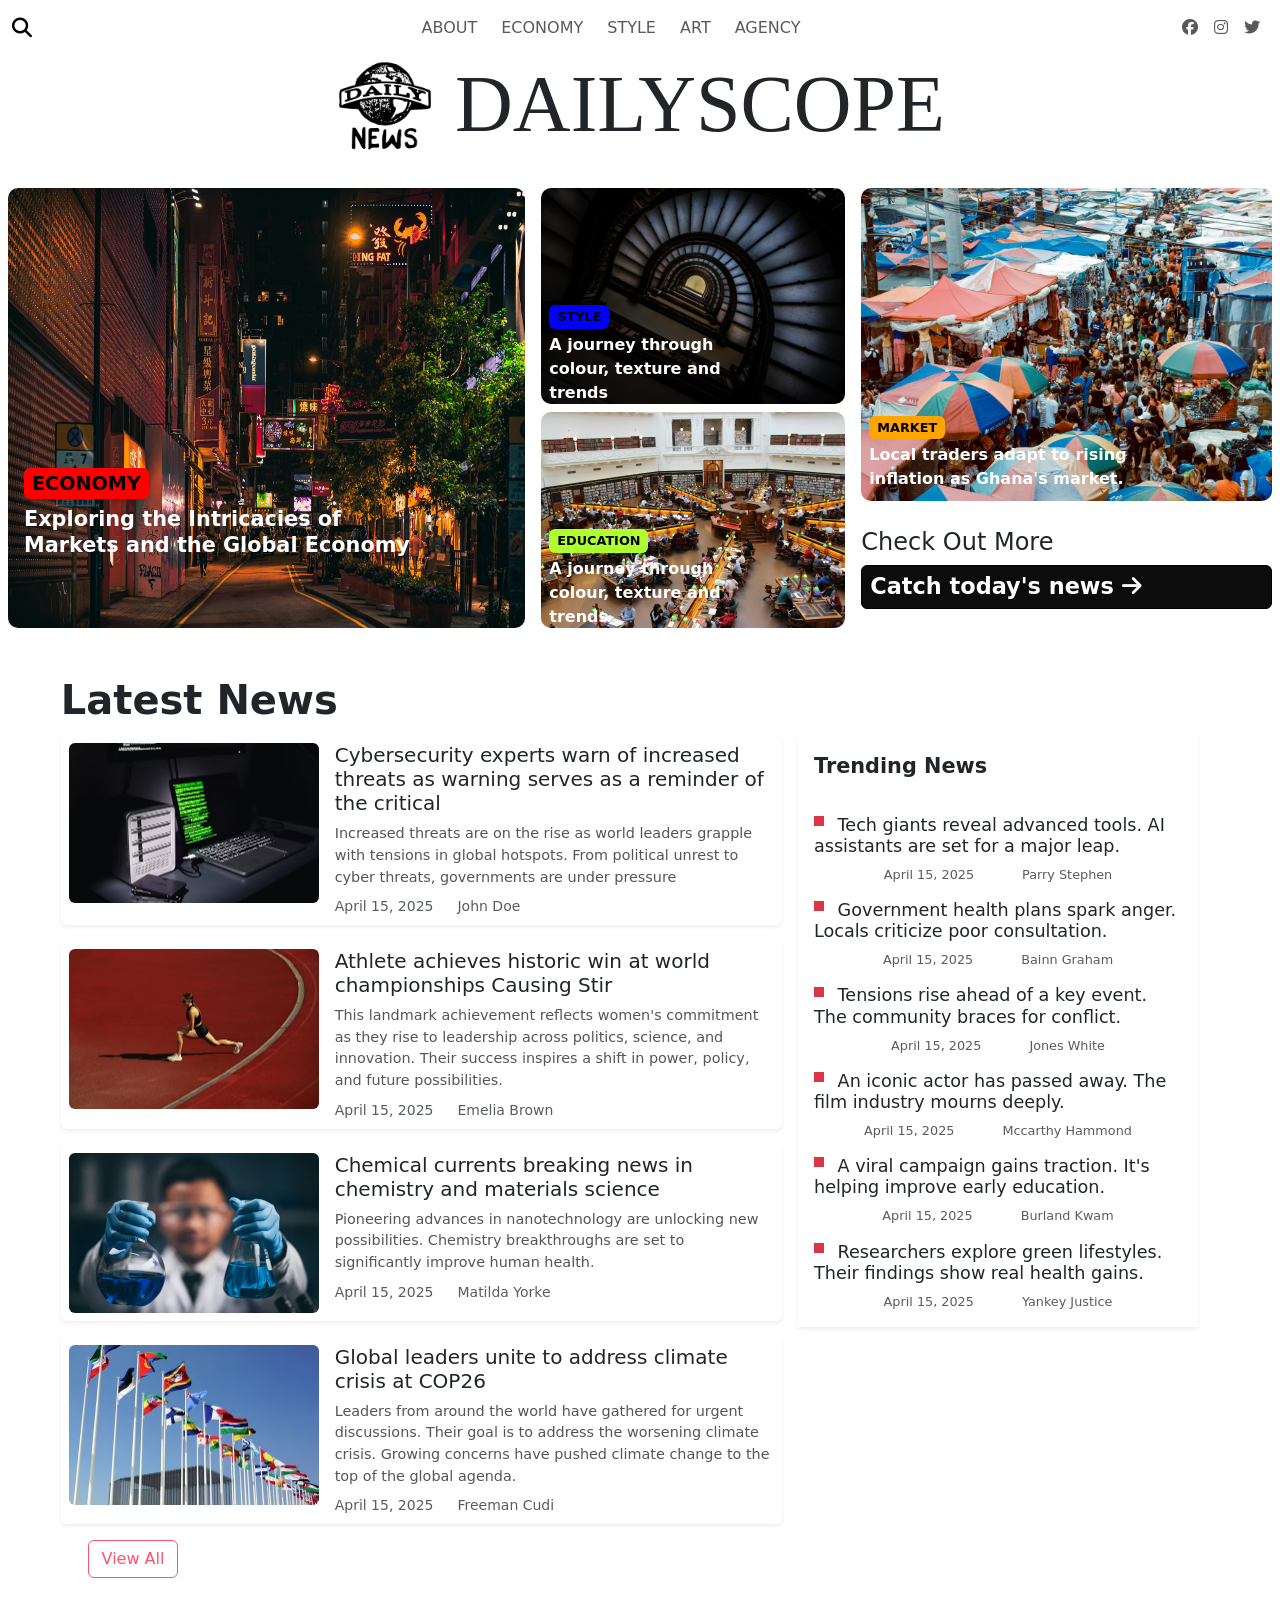
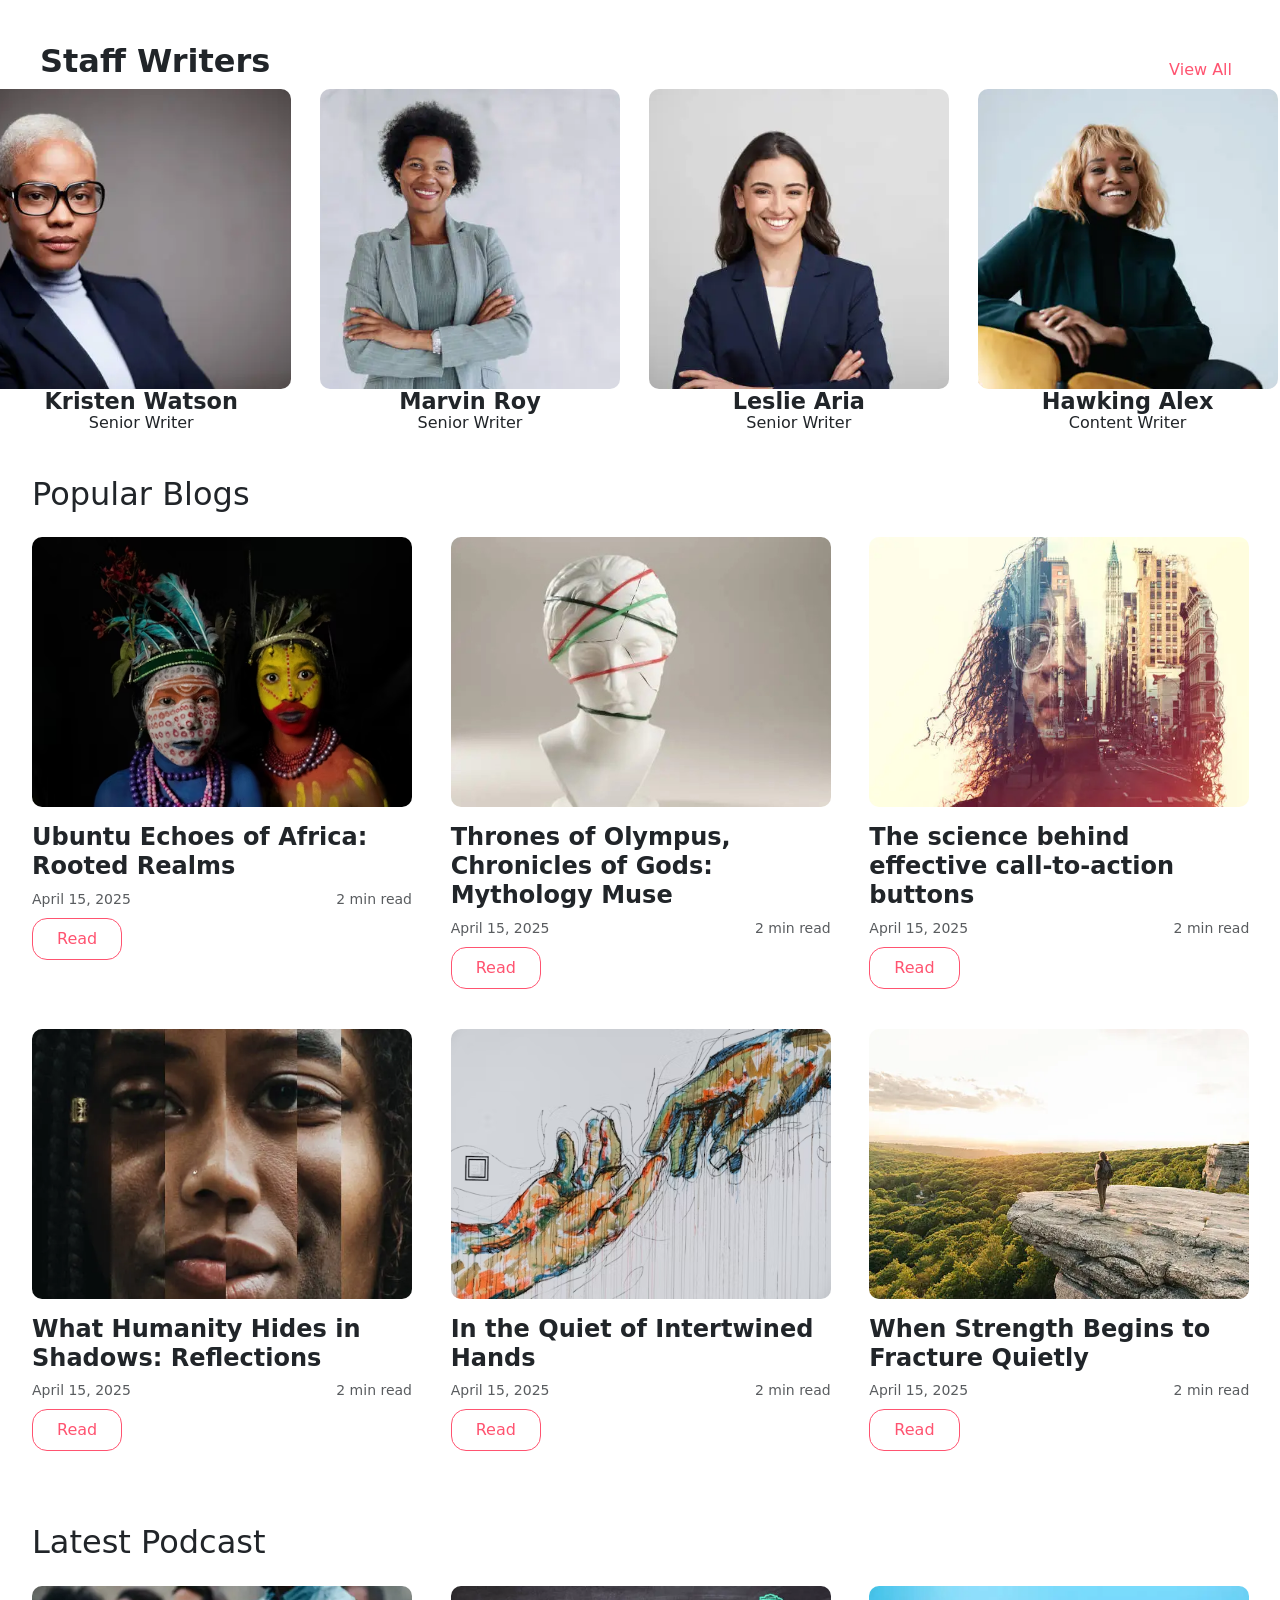
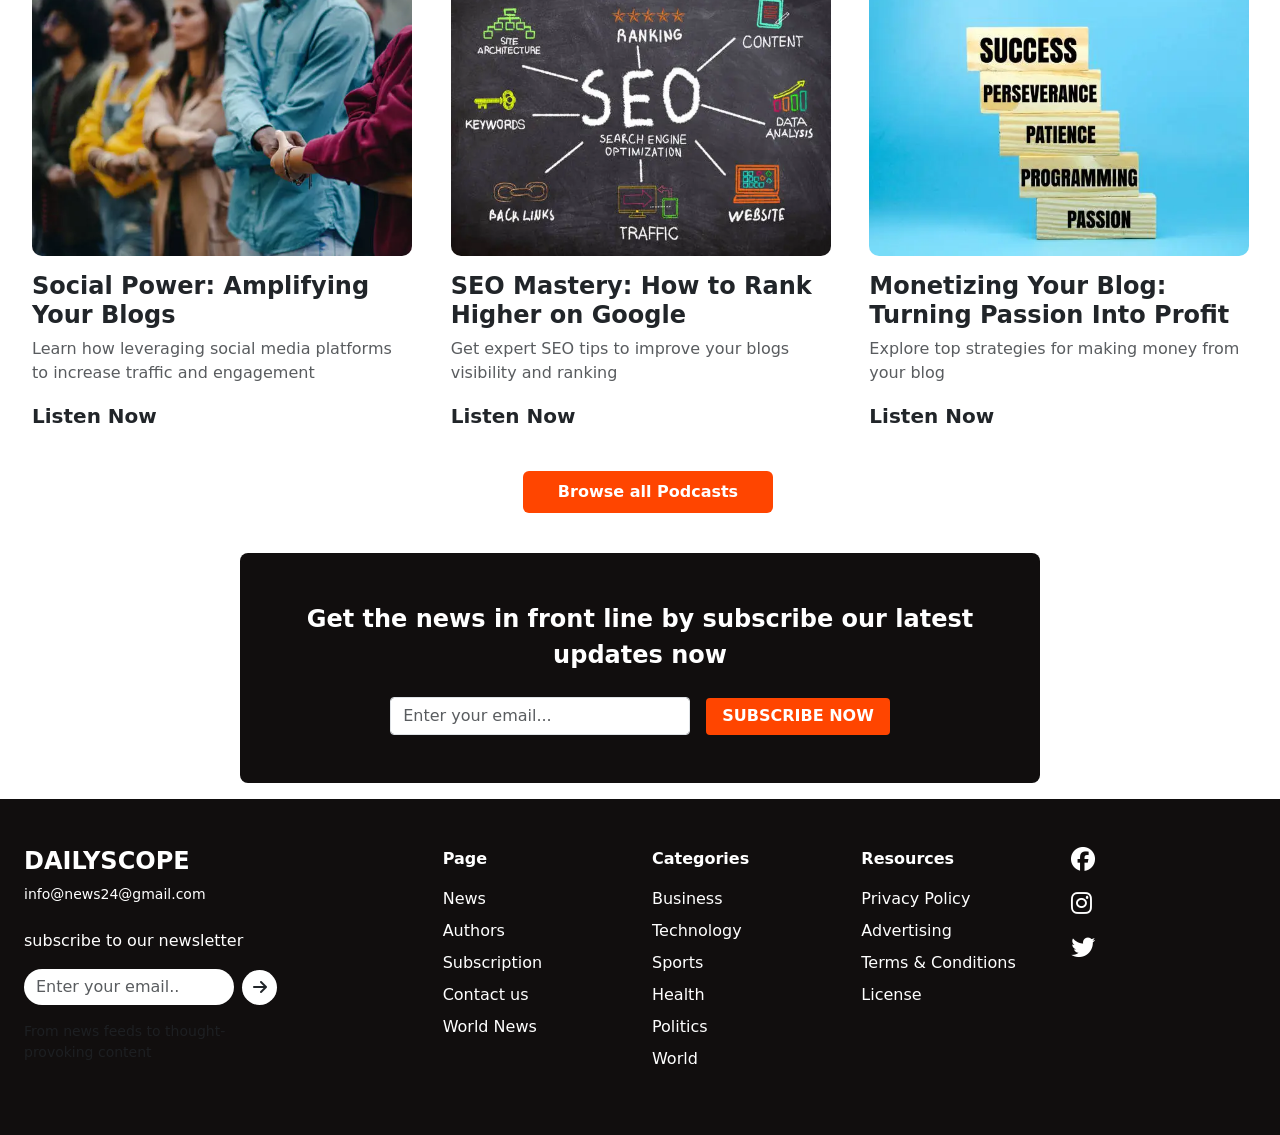
==== commit 19ed04f0: "Bootstrap modifications" ====
--- a/index.html
+++ b/index.html
@@ -13,13 +13,14 @@
       rel="stylesheet"
       href="https://cdnjs.cloudflare.com/ajax/libs/font-awesome/6.4.2/css/all.min.css"
     />
+    <link rel="icon" type="image/x-icon" href="daily-scope-logo-1.png" />
     <link rel="stylesheet" href="css/index.css" />
-    <link rel="icon" type="image/x-icon" href="daily-scope-logo-1.png" />
     <title>Daily Scope</title>
   </head>
-  <body>
+  <body class="bg-white">
+    <!-- Header Navigation -->
     <header>
-      <nav class="navbar navbar-expand-lg bg-body-white">
+      <nav class="navbar navbar-expand-lg bg-white">
         <div
           class="container-fluid d-flex align-items-center justify-content-between flex-wrap"
         >
@@ -33,23 +34,23 @@
             class="navbar-nav flex-row flex-wrap justify-content-center mx-auto gap-2"
           >
             <li class="nav-item">
-              <a class="nav-link px-2 text-sm" href="#">ABOUT</a>
+              <a class="nav-link px-2 small" href="#">ABOUT</a>
             </li>
             <li class="nav-item">
-              <a class="nav-link px-2 text-sm" href="#">ECONOMY</a>
+              <a class="nav-link px-2 small" href="#">ECONOMY</a>
             </li>
             <li class="nav-item">
-              <a class="nav-link px-2 text-sm" href="#">STYLE</a>
+              <a class="nav-link px-2 small" href="#">STYLE</a>
             </li>
             <li class="nav-item">
-              <a class="nav-link px-2 text-sm" href="#">ART</a>
+              <a class="nav-link px-2 small" href="#">ART</a>
             </li>
             <li class="nav-item">
-              <a class="nav-link px-2 text-sm" href="#">AGENCY</a>
+              <a class="nav-link px-2 small" href="#">AGENCY</a>
             </li>
           </ul>
 
-          <!-- Right: Social Icons (Still hidden on small screens) -->
+          <!-- Right: Social Icons -->
           <ul class="navbar-nav d-none d-lg-flex">
             <li class="nav-item">
               <a class="nav-link" href="#">
@@ -71,529 +72,883 @@
       </nav>
     </header>
 
+    <!-- Main Content -->
     <main>
-      <div class="container-for-news-24-heading">
-        <h1>
-          <img src="daily-scope-logo-2-removebg-preview.png" alt="main-logo" />
+      <!-- Logo and Title Section -->
+      <div class="d-flex justify-content-center text-center mb-4">
+        <h1
+          class="display-1 fw-normal"
+          style="font-family: Georgia, 'Times New Roman', Times, serif"
+        >
+          <img
+            src="daily-scope-logo-2-removebg-preview.png"
+            alt="main-logo"
+            class="main-logo d-inline"
+          />
           DAILYSCOPE
         </h1>
       </div>
-      <div class="div-of-first-images-on-homepage">
-        <div class="left-first-image-on-home-page">
-          <img src="dark-china-street-2.jpg" alt="dark-street" />
-          <div class="hero-text-for-china-street-image">
-            <h4>ECONOMY</h4>
-            <p>Exploring the Intricacies of Markets and the Global Economy</p>
-          </div>
-        </div>
-        <div class="right-first-image-on-home-page">
+
+      <!-- Image Grid Section -->
+      <div class="container-fluid px-2">
+        <div class="row g-3">
+          <!-- Left Column - Large Image -->
+          <div class="col-lg-6 col-xl-5">
+            <div class="position-relative">
+              <img
+                src="dark-china-street-2.jpg"
+                alt="dark-street"
+                class="img-fluid grid-image left-image w-100"
+              />
+              <div
+                class="position-absolute hero-overlay hero-text-economy text-white p-3"
+              >
+                <h4 class="d-inline-block px-2 py-1 rounded fw-bold mb-2">
+                  ECONOMY
+                </h4>
+                <p class="fw-bold lh-sm mb-0">
+                  Exploring the Intricacies of Markets and the Global Economy
+                </p>
+              </div>
+            </div>
+          </div>
+
+          <!-- Middle Column - Two Stacked Images -->
+          <div class="col-lg-3 col-xl-3">
+            <div class="d-flex flex-column h-100">
+              <div class="position-relative mb-2 flex-fill">
+                <img
+                  src="aesthetic-staricase-1.jpg"
+                  alt="aesthetic-staricase-1"
+                  class="img-fluid grid-image right-images w-100 h-100 object-fit-cover"
+                />
+                <div
+                  class="position-absolute top-0 start-0 hero-overlay hero-text-style text-white p-2"
+                >
+                  <h4 class="d-inline-block px-2 py-1 rounded fw-bold mb-1">
+                    STYLE
+                  </h4>
+                  <p class="fw-bold small mb-0">
+                    A journey through colour, texture and trends
+                  </p>
+                </div>
+              </div>
+              <div class="position-relative flex-fill">
+                <img
+                  src="high-school-photo-for-homepage.jpg"
+                  alt="high-school-photo-for-homepage"
+                  class="img-fluid grid-image right-images w-100 h-100 object-fit-cover"
+                />
+                <div
+                  class="position-absolute hero-overlay hero-text-education text-white p-2"
+                >
+                  <h4 class="d-inline-block px-2 py-1 rounded fw-bold mb-1">
+                    EDUCATION
+                  </h4>
+                  <p class="fw-bold small mb-0">
+                    A journey through colour, texture and trends
+                  </p>
+                </div>
+              </div>
+            </div>
+          </div>
+
+          <!-- Right Column - Image and Text -->
+          <div class="col-lg-3 col-xl-4">
+            <div class="d-flex flex-column h-100">
+              <div class="position-relative mb-2 flex-fill">
+                <img
+                  src="market-image-for-homepage.jpg"
+                  alt="market-image-for-homepage"
+                  class="img-fluid grid-image right-images w-100 h-100 object-fit-cover"
+                />
+                <div
+                  class="position-absolute top-0 start-0 hero-overlay hero-text-market text-white p-2"
+                >
+                  <h4 class="d-inline-block px-2 py-1 rounded fw-bold mb-1">
+                    MARKET
+                  </h4>
+                  <p class="fw-bold small mb-0">
+                    Local traders adapt to rising inflation as Ghana's market.
+                  </p>
+                </div>
+              </div>
+              <div
+                class="d-flex flex-column justify-content-center flex-fill check-out-more"
+              >
+                <h4 class="mb-2">Check Out More</h4>
+                <p class="text-white fw-bold rounded px-2 py-1 mb-0">
+                  Catch today's news <i class="fa-solid fa-arrow-right"></i>
+                </p>
+              </div>
+            </div>
+          </div>
+        </div>
+      </div>
+
+      <article id="latest_news" class="mt-5">
+        <!-- Section Heading -->
+        <div class="container-fluid px-4">
+          <h2
+            class="fw-bold mb-0"
+            style="
+              font-size: 2.5rem;
+              margin-left: 2.3rem;
+              margin-bottom: -1.8rem !important;
+            "
+          >
+            Latest News
+          </h2>
+        </div>
+
+        <!-- Main Content Area -->
+        <div class="container-fluid px-4 mt-4">
+          <div
+            class="row justify-content-center g-3"
+            style="margin-left: -1.5rem"
+          >
+            <!-- Latest News Column (Left) -->
+            <div class="col-lg-8 col-xl-7">
+              <div class="d-flex flex-column gap-3">
+                <!-- News Article 1 -->
+                <div class="d-flex bg-white rounded p-2 shadow-sm">
+                  <div class="flex-shrink-0">
+                    <img
+                      src="cybersecurity-news-1.avif"
+                      alt=""
+                      class="img-fluid rounded"
+                      style="
+                        max-width: 250px;
+                        width: 400px;
+                        height: 160px;
+                        object-fit: cover;
+                      "
+                    />
+                  </div>
+                  <div class="ms-3 flex-grow-1">
+                    <h4
+                      class="fs-5 mt-0 mb-2 hover-underline"
+                      style="cursor: pointer"
+                    >
+                      Cybersecurity experts warn of increased threats as warning
+                      serves as a reminder of the critical
+                    </h4>
+                    <p
+                      class="mb-2"
+                      style="color: rgb(85, 85, 85); font-size: 0.9rem"
+                    >
+                      Increased threats are on the rise as world leaders grapple
+                      with tensions in global hotspots. From political unrest to
+                      cyber threats, governments are under pressure
+                    </p>
+                    <div class="d-flex gap-4 text-muted small">
+                      <div>April 15, 2025</div>
+                      <div>John Doe</div>
+                    </div>
+                  </div>
+                </div>
+
+                <!-- News Article 2 -->
+                <div class="d-flex bg-white rounded p-2 shadow-sm">
+                  <div class="flex-shrink-0">
+                    <img
+                      src="athelte-news-1.avif"
+                      alt=""
+                      class="img-fluid rounded"
+                      style="
+                        max-width: 250px;
+                        width: 400px;
+                        height: 160px;
+                        object-fit: cover;
+                      "
+                    />
+                  </div>
+                  <div class="ms-3 flex-grow-1">
+                    <h4
+                      class="fs-5 mt-0 mb-2 hover-underline"
+                      style="cursor: pointer"
+                    >
+                      Athlete achieves historic win at world championships
+                      Causing Stir
+                    </h4>
+                    <p
+                      class="mb-2"
+                      style="color: rgb(85, 85, 85); font-size: 0.9rem"
+                    >
+                      This landmark achievement reflects women's commitment as
+                      they rise to leadership across politics, science, and
+                      innovation. Their success inspires a shift in power,
+                      policy, and future possibilities.
+                    </p>
+                    <div class="d-flex gap-4 text-muted small">
+                      <div>April 15, 2025</div>
+                      <div>Emelia Brown</div>
+                    </div>
+                  </div>
+                </div>
+
+                <!-- News Article 3 -->
+                <div class="d-flex bg-white rounded p-2 shadow-sm">
+                  <div class="flex-shrink-0">
+                    <img
+                      src="chemical-currents-news-2.avif"
+                      alt=""
+                      class="img-fluid rounded"
+                      style="
+                        max-width: 250px;
+                        width: 400px;
+                        height: 160px;
+                        object-fit: cover;
+                      "
+                    />
+                  </div>
+                  <div class="ms-3 flex-grow-1">
+                    <h4
+                      class="fs-5 mt-0 mb-2 hover-underline"
+                      style="cursor: pointer"
+                    >
+                      Chemical currents breaking news in chemistry and materials
+                      science
+                    </h4>
+                    <p
+                      class="mb-2"
+                      style="color: rgb(85, 85, 85); font-size: 0.9rem"
+                    >
+                      Pioneering advances in nanotechnology are unlocking new
+                      possibilities. Chemistry breakthroughs are set to
+                      significantly improve human health.
+                    </p>
+                    <div class="d-flex gap-4 text-muted small">
+                      <div>April 15, 2025</div>
+                      <div>Matilda Yorke</div>
+                    </div>
+                  </div>
+                </div>
+
+                <!-- News Article 4 -->
+                <div class="d-flex bg-white rounded p-2 shadow-sm">
+                  <div class="flex-shrink-0">
+                    <img
+                      src="global-leaders-news-1.avif"
+                      alt=""
+                      class="img-fluid rounded"
+                      style="
+                        max-width: 250px;
+                        width: 400px;
+                        height: 160px;
+                        object-fit: cover;
+                      "
+                    />
+                  </div>
+                  <div class="ms-3 flex-grow-1">
+                    <h4
+                      class="fs-5 mt-0 mb-2 hover-underline"
+                      style="cursor: pointer"
+                    >
+                      Global leaders unite to address climate crisis at COP26
+                    </h4>
+                    <p
+                      class="mb-2"
+                      style="color: rgb(85, 85, 85); font-size: 0.9rem"
+                    >
+                      Leaders from around the world have gathered for urgent
+                      discussions. Their goal is to address the worsening
+                      climate crisis. Growing concerns have pushed climate
+                      change to the top of the global agenda.
+                    </p>
+                    <div class="d-flex gap-4 text-muted small">
+                      <div>April 15, 2025</div>
+                      <div>Freeman Cudi</div>
+                    </div>
+                  </div>
+                </div>
+              </div>
+            </div>
+
+            <!-- Trending News Column (Right) -->
+            <div class="col-lg-4 col-xl-4">
+              <div
+                class="bg-white p-3 shadow-sm d-flex flex-column gap-3"
+                style="width: 400px; height: fit-content"
+              >
+                <!-- Trending News Header -->
+                <div class="trending-news-header">
+                  <p class="fw-bold mb-3" style="font-size: 1.3rem">
+                    Trending News
+                  </p>
+                </div>
+
+                <!-- Trending Item 1 -->
+                <div>
+                  <h5
+                    class="hover-underline"
+                    style="font-size: 1.1rem; cursor: pointer"
+                  >
+                    <span
+                      class="d-inline-block bg-danger me-2"
+                      style="width: 10px; height: 10px; margin-bottom: 0.3rem"
+                    ></span>
+                    Tech giants reveal advanced tools. AI assistants are set for
+                    a major leap.
+                  </h5>
+                  <div
+                    class="d-flex justify-content-center gap-5 text-muted"
+                    style="font-size: 0.8rem"
+                  >
+                    <div>April 15, 2025</div>
+                    <div>Parry Stephen</div>
+                  </div>
+                </div>
+
+                <!-- Trending Item 2 -->
+                <div>
+                  <h5
+                    class="hover-underline"
+                    style="font-size: 1.1rem; cursor: pointer"
+                  >
+                    <span
+                      class="d-inline-block bg-danger me-2"
+                      style="width: 10px; height: 10px; margin-bottom: 0.3rem"
+                    ></span>
+                    Government health plans spark anger. Locals criticize poor
+                    consultation.
+                  </h5>
+                  <div
+                    class="d-flex justify-content-center gap-5 text-muted"
+                    style="font-size: 0.8rem"
+                  >
+                    <div>April 15, 2025</div>
+                    <div>Bainn Graham</div>
+                  </div>
+                </div>
+
+                <!-- Trending Item 3 -->
+                <div>
+                  <h5
+                    class="hover-underline"
+                    style="font-size: 1.1rem; cursor: pointer"
+                  >
+                    <span
+                      class="d-inline-block bg-danger me-2"
+                      style="width: 10px; height: 10px; margin-bottom: 0.3rem"
+                    ></span>
+                    Tensions rise ahead of a key event. The community braces for
+                    conflict.
+                  </h5>
+                  <div
+                    class="d-flex justify-content-center gap-5 text-muted"
+                    style="font-size: 0.8rem"
+                  >
+                    <div>April 15, 2025</div>
+                    <div>Jones White</div>
+                  </div>
+                </div>
+
+                <!-- Trending Item 4 -->
+                <div>
+                  <h5
+                    class="hover-underline"
+                    style="font-size: 1.1rem; cursor: pointer"
+                  >
+                    <span
+                      class="d-inline-block bg-danger me-2"
+                      style="width: 10px; height: 10px; margin-bottom: 0.3rem"
+                    ></span>
+                    An iconic actor has passed away. The film industry mourns
+                    deeply.
+                  </h5>
+                  <div
+                    class="d-flex justify-content-center gap-5 text-muted"
+                    style="font-size: 0.8rem"
+                  >
+                    <div>April 15, 2025</div>
+                    <div>Mccarthy Hammond</div>
+                  </div>
+                </div>
+
+                <!-- Trending Item 5 -->
+                <div>
+                  <h5
+                    class="hover-underline"
+                    style="font-size: 1.1rem; cursor: pointer"
+                  >
+                    <span
+                      class="d-inline-block bg-danger me-2"
+                      style="width: 10px; height: 10px; margin-bottom: 0.3rem"
+                    ></span>
+                    A viral campaign gains traction. It's helping improve early
+                    education.
+                  </h5>
+                  <div
+                    class="d-flex justify-content-center gap-5 text-muted"
+                    style="font-size: 0.8rem"
+                  >
+                    <div>April 15, 2025</div>
+                    <div>Burland Kwam</div>
+                  </div>
+                </div>
+
+                <!-- Trending Item 6 -->
+                <div>
+                  <h5
+                    class="hover-underline"
+                    style="font-size: 1.1rem; cursor: pointer"
+                  >
+                    <span
+                      class="d-inline-block bg-danger me-2"
+                      style="width: 10px; height: 10px; margin-bottom: 0.3rem"
+                    ></span>
+                    Researchers explore green lifestyles. Their findings show
+                    real health gains.
+                  </h5>
+                  <div
+                    class="d-flex justify-content-center gap-5 text-muted"
+                    style="font-size: 0.8rem"
+                  >
+                    <div>April 15, 2025</div>
+                    <div>Yankey Justice</div>
+                  </div>
+                </div>
+              </div>
+            </div>
+          </div>
+
+          <!-- View All Button -->
+          <div class="mt-3" style="padding-left: 1rem">
+            <button
+              class="btn btn-outline-danger"
+              style="
+                margin-left: 3rem;
+                width: 90px;
+                color: rgb(255, 83, 112);
+                border-color: rgb(255, 83, 112);
+              "
+            >
+              View All
+            </button>
+          </div>
+        </div>
+      </article>
+      <!-- Staff Writers Section -->
+      <article id="staff_writers" class="staff-writers-section">
+        <!-- Section Header -->
+        <div class="d-flex p-3">
           <div>
-            <img src="aesthetic-staricase-1.jpg" alt="aesthetic-staricase-1" />
-            <div class="hero-text-for-right-first-image">
-              <h4>STYLE</h4>
-              <p>A journey through colour, texture and trends</p>
-            </div>
-          </div>
-          <div>
-            <img
-              src="high-school-photo-for-homepage.jpg"
-              alt="high-school-photo-for-homepage"
-            />
-            <div class="hero-text-for-right-second-image">
-              <h4>EDUCATION</h4>
-              <p>A journey through colour, texture and trends</p>
-            </div>
-          </div>
-        </div>
-        <div class="last-image-div-on-homepage">
-          <div>
-            <img
-              src="market-image-for-homepage.jpg"
-              alt="market-image-for-homepage"
-            />
-            <div
-              class="hero-text-for-right-first-image hero-text-for-last-image-homepage"
-            >
-              <h4>MARKET</h4>
-              <p>Local traders adapt to rising inflation as Ghana's market.</p>
-            </div>
-          </div>
-          <div class="last-text-on-homepage-div">
-            <h4>Check Out More</h4>
-            <p>Catch today's news <i class="fa-solid fa-arrow-right"></i></p>
-          </div>
-        </div>
-      </div>
-      <article id="latest_news">
-        <div class="latest-news-heading-div"><h2>Latest News</h2></div>
-        <div class="overall-div-for-latest-and-trending-news">
-          <div class="div-for-latest-news">
-            <div class="latest-news-1-div">
-              <div>
-                <img
-                  src="cybersecurity-news-1.avif"
-                  alt=""
-                  width="400"
-                  height="1000"
-                />
-              </div>
-              <div class="latest-news-1-writings">
-                <div>
-                  <h4>
-                    Cybersecurity experts warn of increased threats as warning
-                    serves as a reminder of the critical
-                  </h4>
-                </div>
-                <div>
-                  <p>
-                    Increased threats are on the rise as world leaders grapple
-                    with tensions in global hotspots. From political unrest to
-                    cyber threats, governments are under pressure
-                  </p>
-                </div>
-                <div class="latest-news-1-date-and-other-small-info">
-                  <div>April 15, 2025</div>
-                  <div>John Doe</div>
-                </div>
-              </div>
-            </div>
-            <div class="latest-news-1-div">
-              <div><img src="athelte-news-1.avif" alt="" /></div>
-              <div class="latest-news-1-writings">
-                <div>
-                  <h4>
-                    Athlete achieves historic win at world championships Causing
-                    Stir
-                  </h4>
-                </div>
-                <div>
-                  <p>
-                    This landmark achievement reflects women’s commitment as
-                    they rise to leadership across politics, science, and
-                    innovation. Their success inspires a shift in power, policy,
-                    and future possibilities.
-                  </p>
-                </div>
-                <div class="latest-news-1-date-and-other-small-info">
-                  <div>April 15, 2025</div>
-                  <div>Emelia Brown</div>
-                </div>
-              </div>
-            </div>
-            <div class="latest-news-1-div">
-              <div><img src="chemical-currents-news-2.avif" alt="" /></div>
-              <div class="latest-news-1-writings">
-                <div>
-                  <h4>
-                    Chemical currents breaking news in chemistry and materials
-                    science
-                  </h4>
-                </div>
-                <div>
-                  <p>
-                    Pioneering advances in nanotechnology are unlocking new
-                    possibilities. Chemistry breakthroughs are set to
-                    significantly improve human health.
-                  </p>
-                </div>
-                <div class="latest-news-1-date-and-other-small-info">
-                  <div>April 15, 2025</div>
-                  <div>Matilda Yorke</div>
-                </div>
-              </div>
-            </div>
-            <div class="latest-news-1-div">
-              <div><img src="global-leaders-news-1.avif" alt="" /></div>
-              <div class="latest-news-1-writings">
-                <div>
-                  <h4>
-                    Global leaders unite to address climate crisis at COP26
-                  </h4>
-                </div>
-                <div>
-                  <p>
-                    Leaders from around the world have gathered for urgent
-                    discussions. Their goal is to address the worsening climate
-                    crisis. Growing concerns have pushed climate change to the
-                    top of the global agenda.
-                  </p>
-                </div>
-                <div class="latest-news-1-date-and-other-small-info">
-                  <div>April 15, 2025</div>
-                  <div>Freeman Cudi</div>
-                </div>
-              </div>
-            </div>
-          </div>
-          <div class="div-for-trending-news">
-            <div class="trending-news-heading"><p>Trending News</p></div>
-
+            <h2 class="staff-writers-heading">Staff Writers</h2>
+          </div>
+          <div class="ms-auto p-3">
+            <p class="staff-writers-view-all mb-0">View All</p>
+          </div>
+        </div>
+
+        <!-- Staff Writers Grid -->
+        <div
+          class="d-flex flex-wrap justify-content-center staff-writers-container"
+        >
+          <!-- Staff Writer 1 -->
+          <div class="text-center">
             <div>
-              <h5>
-                <span class="span-for-red-boxes"></span>
-                Tech giants reveal advanced tools. AI assistants are set for a
-                major leap.
-              </h5>
-              <div class="trending-news-date-and-other-small-info">
-                <div>April 15, 2025</div>
-                <div>Parry Stephen</div>
-              </div>
-            </div>
-
+              <img
+                src="staff-member-6.webp"
+                alt="Kristen Watson"
+                class="img-fluid staff-writer-image"
+              />
+            </div>
+            <div class="d-flex flex-column">
+              <p class="staff-writer-name mb-0">Kristen Watson</p>
+              <p class="staff-writer-role mb-0">Senior Writer</p>
+            </div>
+          </div>
+
+          <!-- Staff Writer 2 -->
+          <div class="text-center">
             <div>
-              <h5>
-                <span class="span-for-red-boxes"></span>
-                Government health plans spark anger. Locals criticize poor
-                consultation.
-              </h5>
-              <div class="trending-news-date-and-other-small-info">
-                <div>April 15, 2025</div>
-                <div>Bainn Graham</div>
-              </div>
-            </div>
-
+              <img
+                src="staff-member-4.webp"
+                alt="Marvin Roy"
+                class="img-fluid staff-writer-image"
+              />
+            </div>
+            <div class="d-flex flex-column">
+              <p class="staff-writer-name mb-0">Marvin Roy</p>
+              <p class="staff-writer-role mb-0">Senior Writer</p>
+            </div>
+          </div>
+
+          <!-- Staff Writer 3 -->
+          <div class="text-center">
             <div>
-              <h5>
-                <span class="span-for-red-boxes"></span>
-                Tensions rise ahead of a key event. The community braces for
-                conflict.
-              </h5>
-              <div class="trending-news-date-and-other-small-info">
-                <div>April 15, 2025</div>
-                <div>Jones White</div>
-              </div>
-            </div>
-
+              <img
+                src="staff-member-2.webp"
+                alt="Leslie Aria"
+                class="img-fluid staff-writer-image"
+              />
+            </div>
+            <div class="d-flex flex-column">
+              <p class="staff-writer-name mb-0">Leslie Aria</p>
+              <p class="staff-writer-role mb-0">Senior Writer</p>
+            </div>
+          </div>
+
+          <!-- Staff Writer 4 -->
+          <div class="text-center">
             <div>
-              <h5>
-                <span class="span-for-red-boxes"></span>
-                An iconic actor has passed away. The film industry mourns
-                deeply.
-              </h5>
-              <div class="trending-news-date-and-other-small-info">
-                <div>April 15, 2025</div>
-                <div>Mccarthy Hammond</div>
-              </div>
-            </div>
-
-            <div>
-              <h5>
-                <span class="span-for-red-boxes"></span>
-                A viral campaign gains traction. It's helping improve early
-                education.
-              </h5>
-              <div class="trending-news-date-and-other-small-info">
-                <div>April 15, 2025</div>
-                <div>Burland Kwam</div>
-              </div>
-            </div>
-
-            <div>
-              <h5>
-                <span class="span-for-red-boxes"></span>
-                Researchers explore green lifestyles. Their findings show real
-                health gains.
-              </h5>
-              <div class="trending-news-date-and-other-small-info">
-                <div>April 15, 2025</div>
-                <div>Yankey Justice</div>
-              </div>
-            </div>
-          </div>
-        </div>
-        <div class="view-all-button-on-latest-news-page">
-          <button>View All</button>
+              <img
+                src="staff-member-3.webp"
+                alt="Hawking Alex"
+                class="img-fluid staff-writer-image"
+              />
+            </div>
+            <div class="d-flex flex-column">
+              <p class="staff-writer-name mb-0">Hawking Alex</p>
+              <p class="staff-writer-role mb-0">Content Writer</p>
+            </div>
+          </div>
         </div>
       </article>
-      <article id="staff_writers">
-        <div class="div-for-staff-writers-and-view-all-headings">
-          <div>
-            <h2>Staff Writers</h2>
-          </div>
-          <div class="view-all-div-on-staff-writers-page"><p>View All</p></div>
-        </div>
-        <div class="div-of-pictures-and-names-of-all-staff-writers">
-          <div class="div-of-staff-writer-image-and-name">
-            <div>
-              <img src="staff-member-6.webp" alt="" width="300" height="300" />
-            </div>
-            <div class="div-for-name-and-role-of-staff-writers">
-              <p class="name-of-staff-writer">Kristen Watson</p>
-              <p class="role-of-staff-writer">Senior Writer</p>
-            </div>
-          </div>
-          <div class="div-of-staff-writer-image-and-name">
-            <div>
-              <img src="staff-member-4.webp" alt="" width="300" height="300" />
-            </div>
-            <div class="div-for-name-and-role-of-staff-writers">
-              <p class="name-of-staff-writer">Marvin Roy</p>
-              <p class="role-of-staff-writer">Senior Writer</p>
-            </div>
-          </div>
-          <div class="div-of-staff-writer-image-and-name">
-            <div>
-              <img src="staff-member-2.webp" alt="" width="300" height="300" />
-            </div>
-            <div class="div-for-name-and-role-of-staff-writers">
-              <p class="name-of-staff-writer">Leslie Aria</p>
-              <p class="role-of-staff-writer">Senior Writer</p>
-            </div>
-          </div>
-          <div class="div-of-staff-writer-image-and-name">
-            <div>
-              <img src="staff-member-3.webp" alt="" width="300" height="300" />
-            </div>
-            <div class="div-for-name-and-role-of-staff-writers">
-              <p class="name-of-staff-writer">Hawking Alex</p>
-              <p class="role-of-staff-writer">Content Writer</p>
-            </div>
-          </div>
-        </div>
-      </article>
-      <article id="popular_blogs">
-        <div class="popular-blogs-heading-div">
+      <article id="popular_blogs" class="p-3 mt-4 ms-3">
+        <div class="mb-4">
           <h2>Popular Blogs</h2>
         </div>
-        <div class="overall-div-for-all-divs-in-popular-blog">
-          <div class="div-of-images-texts-and-buttons-of-popular-blogs">
-            <div>
-              <img src="popular-blog-1.avif" alt="" width="380" height="270" />
-            </div>
-            <div class="main-first-text-under-polpular-blogs-image">
-              <p>Ubuntu Echoes of Africa: Rooted Realms</p>
-            </div>
-            <div class="date-and-ohter-details-under-popular-blog-image">
-              <div class="date-under-popular-blog-image">April 15, 2025</div>
-              <div class="other-detail-under-popular-blog-image">
-                2 min read
-              </div>
-            </div>
-            <div class="button-under-popular-blog-image">
-              <button>Read</button>
-            </div>
-          </div>
-          <div class="div-of-images-texts-and-buttons-of-popular-blogs">
-            <div>
+        <div class="row g-4 justify-content-center">
+          <div class="col-12 col-md-6 col-lg-4">
+            <div class="card border-0" style="width: 380px">
+              <img
+                src="popular-blog-1.avif"
+                alt=""
+                class="card-img-top blog-image"
+                width="380"
+                height="270"
+              />
+              <div class="card-body px-0">
+                <h5 class="card-title fw-bold fs-4 blog-title">
+                  Ubuntu Echoes of Africa: Rooted Realms
+                </h5>
+                <div
+                  class="d-flex justify-content-between text-muted small mb-2"
+                >
+                  <span>April 15, 2025</span>
+                  <span>2 min read</span>
+                </div>
+                <button class="btn read-btn px-4 py-2">Read</button>
+              </div>
+            </div>
+          </div>
+
+          <div class="col-12 col-md-6 col-lg-4">
+            <div class="card border-0" style="width: 380px">
               <img
                 src="istockphoto-1477217153-612x612-2222.jpg"
                 alt=""
+                class="card-img-top blog-image"
                 width="380"
                 height="270"
               />
-            </div>
-            <div class="main-first-text-under-polpular-blogs-image">
-              <p>Thrones of Olympus, Chronicles of Gods: Mythology Muse</p>
-            </div>
-            <div class="date-and-ohter-details-under-popular-blog-image">
-              <div class="date-under-popular-blog-image">April 15, 2025</div>
-              <div class="other-detail-under-popular-blog-image">
-                2 min read
-              </div>
-            </div>
-            <div class="button-under-popular-blog-image">
-              <button>Read</button>
-            </div>
-          </div>
-          <div class="div-of-images-texts-and-buttons-of-popular-blogs">
-            <div>
-              <img src="popular-blogs-3.webp" alt="" width="380" height="270" />
-            </div>
-            <div class="main-first-text-under-polpular-blogs-image">
-              <p>The science behind effective call-to-action buttons</p>
-            </div>
-            <div class="date-and-ohter-details-under-popular-blog-image">
-              <div class="date-under-popular-blog-image">April 15, 2025</div>
-              <div class="other-detail-under-popular-blog-image">
-                2 min read
-              </div>
-            </div>
-            <div class="button-under-popular-blog-image">
-              <button>Read</button>
-            </div>
-          </div>
-          <div class="div-of-images-texts-and-buttons-of-popular-blogs">
-            <div>
-              <img src="popular-blogs-4.webp" alt="" width="380" height="270" />
-            </div>
-            <div class="main-first-text-under-polpular-blogs-image">
-              <p>What Humanity Hides in Shadows: Reflections</p>
-            </div>
-            <div class="date-and-ohter-details-under-popular-blog-image">
-              <div class="date-under-popular-blog-image">April 15, 2025</div>
-              <div class="other-detail-under-popular-blog-image">
-                2 min read
-              </div>
-            </div>
-            <div class="button-under-popular-blog-image">
-              <button>Read</button>
-            </div>
-          </div>
-          <div class="div-of-images-texts-and-buttons-of-popular-blogs">
-            <div>
-              <img src="popular-blog-6.avif" alt="" width="380" height="270" />
-            </div>
-            <div class="main-first-text-under-polpular-blogs-image">
-              <p>In the Quiet of Intertwined Hands</p>
-            </div>
-            <div class="date-and-ohter-details-under-popular-blog-image">
-              <div class="date-under-popular-blog-image">April 15, 2025</div>
-              <div class="other-detail-under-popular-blog-image">
-                2 min read
-              </div>
-            </div>
-            <div class="button-under-popular-blog-image">
-              <button>Read</button>
-            </div>
-          </div>
-          <div class="div-of-images-texts-and-buttons-of-popular-blogs">
-            <div>
-              <img src="popular-blog-5.2.webp" alt="" width="380" height="270" />
-            </div>
-            <div class="main-first-text-under-polpular-blogs-image">
-              <p>When Strength Begins to Fracture Quietly</p>
-            </div>
-            <div class="date-and-ohter-details-under-popular-blog-image">
-              <div class="date-under-popular-blog-image">April 15, 2025</div>
-              <div class="other-detail-under-popular-blog-image">
-                2 min read
-              </div>
-            </div>
-            <div class="button-under-popular-blog-image">
-              <button>Read</button>
+              <div class="card-body px-0">
+                <h5 class="card-title fw-bold fs-4 blog-title">
+                  Thrones of Olympus, Chronicles of Gods: Mythology Muse
+                </h5>
+                <div
+                  class="d-flex justify-content-between text-muted small mb-2"
+                >
+                  <span>April 15, 2025</span>
+                  <span>2 min read</span>
+                </div>
+                <button class="btn read-btn px-4 py-2">Read</button>
+              </div>
+            </div>
+          </div>
+
+          <div class="col-12 col-md-6 col-lg-4">
+            <div class="card border-0" style="width: 380px">
+              <img
+                src="popular-blogs-3.webp"
+                alt=""
+                class="card-img-top blog-image"
+                width="380"
+                height="270"
+              />
+              <div class="card-body px-0">
+                <h5 class="card-title fw-bold fs-4 blog-title">
+                  The science behind effective call-to-action buttons
+                </h5>
+                <div
+                  class="d-flex justify-content-between text-muted small mb-2"
+                >
+                  <span>April 15, 2025</span>
+                  <span>2 min read</span>
+                </div>
+                <button class="btn read-btn px-4 py-2">Read</button>
+              </div>
+            </div>
+          </div>
+
+          <div class="col-12 col-md-6 col-lg-4">
+            <div class="card border-0" style="width: 380px">
+              <img
+                src="popular-blogs-4.webp"
+                alt=""
+                class="card-img-top blog-image"
+                width="380"
+                height="270"
+              />
+              <div class="card-body px-0">
+                <h5 class="card-title fw-bold fs-4 blog-title">
+                  What Humanity Hides in Shadows: Reflections
+                </h5>
+                <div
+                  class="d-flex justify-content-between text-muted small mb-2"
+                >
+                  <span>April 15, 2025</span>
+                  <span>2 min read</span>
+                </div>
+                <button class="btn read-btn px-4 py-2">Read</button>
+              </div>
+            </div>
+          </div>
+
+          <div class="col-12 col-md-6 col-lg-4">
+            <div class="card border-0" style="width: 380px">
+              <img
+                src="popular-blog-6.avif"
+                alt=""
+                class="card-img-top blog-image"
+                width="380"
+                height="270"
+              />
+              <div class="card-body px-0">
+                <h5 class="card-title fw-bold fs-4 blog-title">
+                  In the Quiet of Intertwined Hands
+                </h5>
+                <div
+                  class="d-flex justify-content-between text-muted small mb-2"
+                >
+                  <span>April 15, 2025</span>
+                  <span>2 min read</span>
+                </div>
+                <button class="btn read-btn px-4 py-2">Read</button>
+              </div>
+            </div>
+          </div>
+
+          <div class="col-12 col-md-6 col-lg-4">
+            <div class="card border-0" style="width: 380px">
+              <img
+                src="popular-blog-5.2.webp"
+                alt=""
+                class="card-img-top blog-image"
+                width="380"
+                height="270"
+              />
+              <div class="card-body px-0">
+                <h5 class="card-title fw-bold fs-4 blog-title">
+                  When Strength Begins to Fracture Quietly
+                </h5>
+                <div
+                  class="d-flex justify-content-between text-muted small mb-2"
+                >
+                  <span>April 15, 2025</span>
+                  <span>2 min read</span>
+                </div>
+                <button class="btn read-btn px-4 py-2">Read</button>
+              </div>
             </div>
           </div>
         </div>
       </article>
-      <article id="latest_podcast">
-        <div class="div-of-latest-podcast-heading"><h2>Latest Podcast</h2></div>
-        <div class="overall-div-of-podcast-article-except-heading">
-          <div class="div-of-each-podcast-card-with-writens-and-image">
-            <div class="div-of-podcast-image">
-              <img src="podcast-1.webp" alt="" width="380" height="270" />
-            </div>
-            <div class="div-of-first-podcast-writting-under-image">
-              <p>Social Power: Amplifying Your Blogs</p>
-            </div>
-            <div class="div-of-second-podacst-writting-under-image">
-              <p>
-                Learn how leveraging social media platforms to increase traffic
-                and engagement
-              </p>
-            </div>
-            <div class="div-of-listen-now-text-in-podcast-article">
-              <p>Listen Now</p>
-            </div>
-          </div>
-          <div class="div-of-each-podcast-card-with-writens-and-image">
-            <div class="div-of-podcast-image">
-              <img src="podcast-2.webp" alt="" width="380" height="270" />
-            </div>
-            <div class="div-of-first-podcast-writting-under-image">
-              <p>SEO Mastery: How to Rank Higher on Google</p>
-            </div>
-            <div class="div-of-second-podacst-writting-under-image">
-              <p>
-                Get expert SEO tips to improve your blogs visibility and ranking
-              </p>
-            </div>
-            <div class="div-of-listen-now-text-in-podcast-article">
-              <p>Listen Now</p>
-            </div>
-          </div>
-          <div class="div-of-each-podcast-card-with-writens-and-image">
-            <div class="div-of-podcast-image">
-              <img src="podacst-3.webp" alt="" width="380" height="270" />
-            </div>
-            <div class="div-of-first-podcast-writting-under-image">
-              <p>Monetizing Your Blog: Turning Passion Into Profit</p>
-            </div>
-            <div class="div-of-second-podacst-writting-under-image">
-              <p>Explore top strategies for making money from your blog</p>
-            </div>
-            <div class="div-of-listen-now-text-in-podcast-article">
-              <p>Listen Now</p>
-            </div>
-          </div>
-        </div>
-        <div class="div-of-browse-all-podcasts-butotn">
-          <button>Browse all Podcasts</button>
+
+      <article id="latest_podcast" class="p-3 ms-3 mt-4">
+        <div class="mb-4">
+          <h2>Latest Podcast</h2>
+        </div>
+        <div class="row g-4 justify-content-center mb-4">
+          <div class="col-12 col-md-6 col-lg-4">
+            <div class="card border-0" style="width: 380px">
+              <img
+                src="podcast-1.webp"
+                alt=""
+                class="card-img-top blog-image"
+                width="380"
+                height="270"
+              />
+              <div class="card-body px-0">
+                <h5 class="card-title fw-bold fs-4 podcast-title">
+                  Social Power: Amplifying Your Blogs
+                </h5>
+                <p class="card-text text-muted">
+                  Learn how leveraging social media platforms to increase
+                  traffic and engagement
+                </p>
+                <p class="fw-bold fs-5 listen-now mb-0">Listen Now</p>
+              </div>
+            </div>
+          </div>
+
+          <div class="col-12 col-md-6 col-lg-4">
+            <div class="card border-0" style="width: 380px">
+              <img
+                src="podcast-2.webp"
+                alt=""
+                class="card-img-top blog-image"
+                width="380"
+                height="270"
+              />
+              <div class="card-body px-0">
+                <h5 class="card-title fw-bold fs-4 podcast-title">
+                  SEO Mastery: How to Rank Higher on Google
+                </h5>
+                <p class="card-text text-muted">
+                  Get expert SEO tips to improve your blogs visibility and
+                  ranking
+                </p>
+                <p class="fw-bold fs-5 listen-now mb-0">Listen Now</p>
+              </div>
+            </div>
+          </div>
+
+          <div class="col-12 col-md-6 col-lg-4">
+            <div class="card border-0" style="width: 380px">
+              <img
+                src="podacst-3.webp"
+                alt=""
+                class="card-img-top blog-image"
+                width="380"
+                height="270"
+              />
+              <div class="card-body px-0">
+                <h5 class="card-title fw-bold fs-4 podcast-title">
+                  Monetizing Your Blog: Turning Passion Into Profit
+                </h5>
+                <p class="card-text text-muted">
+                  Explore top strategies for making money from your blog
+                </p>
+                <p class="fw-bold fs-5 listen-now mb-0">Listen Now</p>
+              </div>
+            </div>
+          </div>
+        </div>
+
+        <div class="text-center">
+          <button
+            class="btn browse-btn text-white fw-semibold py-2"
+            style="width: 250px"
+          >
+            Browse all Podcasts
+          </button>
         </div>
       </article>
-      <article id="main_page_newsletter">
-        <div class="overall-div-for-newsletter-subscription-main-page">
-          <div
-            class="div-for-main-text-in-newsletter-subscription-on-main-page"
-          >
-            <p>
+
+      <!-- Newsletter Section -->
+      <article
+        id="main_page_newsletter"
+        class="d-flex justify-content-center mt-4"
+      >
+        <div
+          class="text-center p-5 rounded-3 mb-3"
+          style="
+            background-color: rgb(17, 14, 14);
+            max-width: 800px;
+            width: 100%;
+          "
+        >
+          <div class="mb-4">
+            <p class="fs-4 fw-bold text-white mb-0">
               Get the news in front line by subscribe our latest updates now
             </p>
           </div>
           <div
-            class="div-for-input-and-button-on-newsletter-subscription-on-main-page"
+            class="d-flex flex-column flex-md-row gap-3 justify-content-center align-items-center"
           >
-            <div><input type="text" placeholder="Enter your email..." /></div>
-            <div class="div-of-subascribe-button-for-newsletter-on-main-page">
-              <button>SUBSCRIBE NOW</button>
-            </div>
+            <input
+              type="text"
+              placeholder="Enter your email..."
+              class="form-control newsletter-input"
+            />
+            <button class="btn text-white fw-semibold newsletter-btn">
+              SUBSCRIBE NOW
+            </button>
           </div>
         </div>
       </article>
     </main>
-    <footer>
-      <div class="overall-div-of-the-footer">
-        <div class="div-of-the-newsletter-section-of-the-footer">
-          <div class="dailyscope-heading-in-footer">DAILYSCOPE</div>
-          <div class="dailyscope-email-in-footer">info@news24@gmail.com</div>
-          <div class="subscribe-to-newletter-div-in-footer">
-            <div><p>subscribe to our newsletter</p></div>
-            <div class="div-of-input-email-for-newsletter-and-styles-arrow">
-              <div><input type="text" placeholder="Enter your email.." /></div>
-              <div class="styled-arrow-button-for-newsletter-in-footer">
-                <button><i class="fa-solid fa-arrow-right"></i></button>
-              </div>
-            </div>
-          </div>
-          <div
-            class="text-under-input-for-nesletter-and-styled-arrow-in-footer"
-          >
-            <p>From news feeds to thought-provoking content</p>
-          </div>
-        </div>
-        <div class="div-of-1st-set-of-links-in-footer">
-          <ul>
-            <li>Page</li>
-            <li>News</li>
-            <li>Authors</li>
-            <li>Subscription</li>
-            <li>Contact us</li>
-            <li>World News</li>
-          </ul>
-        </div>
-        <div class="div-of-2nd-set-of-links-in-footer">
-          <ul>
-            <li>Categories</li>
-            <li>Business</li>
-            <li>Technology</li>
-            <li>Sports</li>
-            <li>Health</li>
-            <li>Politics</li>
-            <li>World</li>
-          </ul>
-        </div>
-        <div class="div-of-3rd-set-of-links-in-footer">
-          <ul>
-            <li>Resources</li>
-            <li>Privacy Policy</li>
-            <li>Advertising</li>
-            <li>Terms & Conditions</li>
-            <li>License</li>
-          </ul>
-        </div>
-        <div class="div-of-social-media-icons-in-footer">
-          <p><i class="fa-brands fa-facebook"></i></p>
-          <p><i class="fa-brands fa-instagram"></i></p>
-          <p><i class="fa-brands fa-twitter"></i></p>
+
+    <!-- Footer -->
+    <footer class="text-white py-5" style="background-color: rgb(17, 14, 14)">
+      <div class="container-fluid px-4">
+        <div class="row g-4">
+          <!-- Newsletter Section -->
+          <div class="col-12 col-lg-4">
+            <h5 class="fw-semibold fs-4 mb-2">DAILYSCOPE</h5>
+            <p class="small mb-4">info@news24@gmail.com</p>
+
+            <div>
+              <p class="mb-3">subscribe to our newsletter</p>
+              <div class="d-flex align-items-center mb-3">
+                <input
+                  type="text"
+                  placeholder="Enter your email.."
+                  class="form-control footer-input me-2"
+                />
+                <button class="btn p-2 footer-arrow-btn">
+                  <i class="fa-solid fa-arrow-right"></i>
+                </button>
+              </div>
+              <p class="small text-muted" style="max-width: 220px">
+                From news feeds to thought-provoking content
+              </p>
+            </div>
+          </div>
+
+          <!-- Page Links -->
+          <div class="col-6 col-md-4 col-lg-2">
+            <ul class="list-unstyled">
+              <li class="fw-bold mb-3">Page</li>
+              <li class="mb-2 footer-link">News</li>
+              <li class="mb-2 footer-link">Authors</li>
+              <li class="mb-2 footer-link">Subscription</li>
+              <li class="mb-2 footer-link">Contact us</li>
+              <li class="mb-2 footer-link">World News</li>
+            </ul>
+          </div>
+
+          <!-- Categories -->
+          <div class="col-6 col-md-4 col-lg-2">
+            <ul class="list-unstyled">
+              <li class="fw-bold mb-3">Categories</li>
+              <li class="mb-2 footer-link">Business</li>
+              <li class="mb-2 footer-link">Technology</li>
+              <li class="mb-2 footer-link">Sports</li>
+              <li class="mb-2 footer-link">Health</li>
+              <li class="mb-2 footer-link">Politics</li>
+              <li class="mb-2 footer-link">World</li>
+            </ul>
+          </div>
+
+          <!-- Resources -->
+          <div class="col-6 col-md-4 col-lg-2">
+            <ul class="list-unstyled">
+              <li class="fw-bold mb-3">Resources</li>
+              <li class="mb-2 footer-link">Privacy Policy</li>
+              <li class="mb-2 footer-link">Advertising</li>
+              <li class="mb-2 footer-link">Terms & Conditions</li>
+              <li class="mb-2 footer-link">License</li>
+            </ul>
+          </div>
+
+          <!-- Social Media Icons -->
+          <div class="col-6 col-md-12 col-lg-2">
+            <div class="d-flex flex-column gap-3">
+              <p class="mb-0 social-icon">
+                <i class="fa-brands fa-facebook fs-4"></i>
+              </p>
+              <p class="mb-0 social-icon">
+                <i class="fa-brands fa-instagram fs-4"></i>
+              </p>
+              <p class="mb-0 social-icon">
+                <i class="fa-brands fa-twitter fs-4"></i>
+              </p>
+            </div>
+          </div>
         </div>
       </div>
     </footer>
--- a/css/index.css
+++ b/css/index.css
@@ -1,968 +1,270 @@
-/*//RESET*/
-* {
-  margin: 0;
-  padding: 0;
-  box-sizing: border-box;
-}
-img {
-  display: block;
-  max-width: 100%;
-  height: auto;
-}
-
-input,
-a,
-button,
-textarea {
-  font: inherit;
-}
-/*//RESET*/
-
-body {
-  background-color: rgb(240, 239, 239) !important;
-}
-.container-for-news-24-heading {
-  display: flex;
-  justify-content: center;
-  text-align: center;
-}
-
-.container-for-news-24-heading h1 {
-  font-size: 7rem !important;
-  font-family: Georgia, "Times New Roman", Times, serif;
-}
-
-.container-for-news-24-heading img {
+/*HOMEPAGE*/
+
+.hero-text-economy {
+  top: 57% !important;
+  font-size: 2rem !important;
+}
+.hero-text-economy h4 {
+  background-color: red !important;
+  color: black !important;
+  font-size: 1.2rem !important;
+}
+.hero-text-economy p {
+  font-size: 1.3rem !important;
+  width: 80% !important;
+}
+
+.hero-text-style {
+  top: 50% !important;
+}
+
+.hero-text-style h4 {
+  background-color: blue !important;
+  color: black !important;
+  font-size: 0.8rem !important;
+}
+.hero-text-style p {
+  font-size: 1rem !important;
+  width: 70% !important;
+}
+
+.hero-text-education {
+  top: 50% !important;
+}
+.hero-text-education h4 {
+  background-color: greenyellow !important;
+  color: black !important;
+  font-size: 0.8rem !important;
+}
+.hero-text-education p {
+  font-size: 1rem !important;
+  width: 70% !important;
+}
+
+.hero-text-market {
+  top: 70% !important;
+}
+
+.hero-text-market h4 {
+  background-color: orange !important;
+  color: black !important;
+  font-size: 0.8rem !important;
+}
+.hero-text-market p {
+  font-size: 1rem !important;
+  width: 70% !important;
+}
+
+.check-out-more p {
+  background-color: rgb(12, 12, 12) !important;
+  border: 1px solid black !important;
+  font-size: 1.4rem !important;
+}
+
+.hero-overlay p:hover {
+  text-decoration: underline;
+  cursor: pointer;
+}
+
+.main-logo {
   width: 100px;
   margin-top: -0.8rem;
-  display: inline;
-}
-
-.div-of-first-images-on-homepage {
-  display: grid;
-  grid-template-columns: 1.7fr 1fr 1fr;
-  grid-template-areas: "left-image right-image last-image";
-  padding: 0.3rem;
-  gap: 1rem;
-}
-.left-first-image-on-home-page {
-  grid-area: left-image;
-  /* justify-self: end; */
-  position: relative;
-}
-.hero-text-for-china-street-image {
-  position: absolute;
-  top: 57%;
-  color: white;
-  font-size: 2rem;
-  padding: 1rem;
-}
-.hero-text-for-china-street-image h4 {
-  background-color: red;
-  color: black;
-  display: inline;
-  padding: 0.3rem;
-  border-radius: 4px;
-  font-size: 1.2rem;
-  font-weight: bold;
-}
-.hero-text-for-china-street-image p {
-  font-size: 1.5rem;
-  font-weight: 700;
-  width: 80%;
-}
-.left-first-image-on-home-page img {
-  width: 100%;
-  height: auto;
+}
+
+.grid-image {
+  border-radius: 10px;
+}
+
+.left-image {
   width: 600px;
-  border-radius: 10px;
-}
-.right-first-image-on-home-page {
-  grid-area: right-image;
-  display: flex;
-  flex-direction: column;
-  position: relative;
-}
-.hero-text-for-right-first-image {
-  position: absolute;
-  top: 20%;
-  color: white;
-  font-size: 2rem;
-  padding: 0.4rem;
-}
-.hero-text-for-right-first-image h4 {
-  background-color: blue;
-  color: black;
-  display: inline;
-  padding: 0.3rem;
-  border-radius: 4px;
-  font-size: 0.8rem;
-  font-weight: bold;
-}
-.hero-text-for-right-first-image p {
-  font-size: 1rem;
-  font-weight: 700;
-  width: 70%;
-}
-.hero-text-for-right-second-image {
-  position: absolute;
-  top: 70%;
-  color: white;
-  font-size: 2rem;
-  padding: 0.4rem;
-}
-.hero-text-for-right-second-image h4 {
-  background-color: greenyellow;
-  color: black;
-  display: inline;
-  padding: 0.3rem;
-  border-radius: 4px;
-  font-size: 0.8rem;
-  font-weight: bold;
-}
-.hero-text-for-right-second-image p {
-  font-size: 1rem;
-  font-weight: 700;
-  width: 70%;
-}
-.hero-text-for-last-image-homepage h4 {
-  background-color: orange;
-}
-.right-first-image-on-home-page img {
-  width: 100%;
+  height: 440px;
+}
+
+.right-images {
+  width: 350px;
   height: 195px;
-  margin-bottom: 0.5rem;
-  width: 350px;
-  border-radius: 10px;
-}
-.last-image-div-on-homepage {
-  grid-area: last-image;
-  display: flex;
-  flex-direction: column;
-  position: relative;
-}
-.last-image-div-on-homepage img {
-  width: 100%;
-  height: 195px;
-  border-radius: 10px;
-  width: 350px;
-}
-.last-text-on-homepage-div {
-  display: flex;
-  flex-direction: column;
-  height: 100%;
-  justify-content: center;
-}
-.last-text-on-homepage-div p {
-  background-color: rgb(17, 165, 133);
-  border-radius: 4px;
-  font-size: 1.4rem;
-  padding: 0.2rem;
-  border: 1px solid black;
-  font-weight: 700;
-}
-#latest_news {
-  margin-top: 4rem;
-}
-.latest-news-heading-div h2 {
-  font-weight: 700;
+}
+/*HOMEPAGE*/
+/* Latest News Section Styles */
+.latest-news-heading {
   font-size: 2.5rem;
-  padding: 1rem;
-  margin-bottom: -1.8rem;
   margin-left: 2.3rem;
-}
-.overall-div-for-latest-and-trending-news {
-  display: flex;
-
-  padding: 1rem;
-  gap: 0.6rem;
-  justify-content: center;
+  margin-bottom: -1.8rem !important;
+}
+
+.latest-news-container {
   margin-left: -1.5rem;
 }
 
-.div-for-latest-news {
-  display: flex;
-  flex-direction: column;
-  gap: 1rem;
-  justify-content: center;
-  width: 60%;
+.latest-news-image {
+  max-width: 250px;
+  width: 400px;
+  height: 160px;
+  object-fit: cover;
+}
+
+.latest-news-text {
+  color: rgb(85, 85, 85);
   font-size: 0.9rem;
-  justify-self: center;
-}
-
-.div-for-trending-news {
-  display: flex;
-  flex-direction: column;
-  gap: 1rem;
-  background-color: white;
-  height: 50%;
-  padding: 0.5rem;
+}
+
+.trending-news-container {
   width: 400px;
-}
-.latest-news-1-div {
-  display: flex;
-  background-color: white;
-  border-radius: 6px;
-  padding: 0.3rem;
-}
-.latest-news-1-div img {
-  max-width: 250px;
-}
-.latest-news-1-writings {
-  margin-left: 0.5rem;
-}
-.latest-news-1-date-and-other-small-info {
-  display: flex;
-  gap: 2rem;
-  color: gray;
-}
-.latest-news-1-writings p {
-  color: rgb(85, 85, 85);
-}
-.latest-news-1-writings h4 {
-  font-size: 1.2rem;
-  margin-top: -0.1rem;
-}
-.span-for-red-boxes {
+  height: fit-content;
+}
+
+.trending-news-header {
+  font-size: 1.3rem;
+}
+
+.trending-news-item {
+  font-size: 1.1rem;
+  cursor: pointer;
+}
+
+.trending-news-indicator {
   width: 10px;
   height: 10px;
   margin-bottom: 0.3rem;
-  display: inline-block;
-  background-color: red;
-}
-.trending-news-date-and-other-small-info {
-  display: flex;
-  justify-content: center;
-  gap: 6rem;
-  color: gray;
+}
+
+.trending-news-meta {
   font-size: 0.8rem;
 }
-.div-for-trending-news h5 {
-  font-size: 1.1rem;
-}
-
-.trending-news-heading p {
-  font-size: 1.3rem;
+
+.view-all-btn {
+  margin-left: 3rem;
+  width: 90px;
+  color: rgb(255, 83, 112);
+  border-color: rgb(255, 83, 112);
+}
+
+/*Latest News*/
+/* Staff Writers Section Styles */
+.staff-writers-section {
+  margin-top: 3rem;
+  margin-left: 1.5rem;
+}
+
+.staff-writers-heading {
   font-weight: 700;
-}
-.view-all-button-on-latest-news-page {
-  padding-left: 1rem;
-}
-.view-all-button-on-latest-news-page button {
-  padding: 0.5rem;
-  background-color: white;
+  font-size: 2rem;
+}
+
+.staff-writers-view-all {
+  color: rgb(255, 83, 112);
+  margin-right: 1rem;
+}
+
+.staff-writers-container {
+  gap: 1.8rem;
+  margin-left: -2.2rem;
+  margin-top: -1.6rem;
+}
+
+.staff-writer-image {
+  border-radius: 10px;
+  width: 300px;
+  height: 300px;
+  object-fit: cover;
+}
+
+.staff-writer-name {
+  font-size: 1.4rem;
+  font-weight: 700;
+  margin-top: -0.2rem;
+}
+
+.staff-writer-name:hover {
+  text-decoration: underline;
+  cursor: pointer;
+}
+
+.staff-writer-role {
+  margin-top: -0.5rem;
+}
+/*Staff Writers*/
+.blog-image {
+  border-radius: 10px;
+}
+
+.blog-title:hover {
+  text-decoration: underline;
+  cursor: pointer;
+}
+
+.podcast-title:hover {
+  text-decoration: underline;
+  cursor: pointer;
+}
+
+.listen-now:hover {
+  text-decoration: underline;
+  cursor: pointer;
+}
+
+.read-btn {
   border: 1px solid rgb(255, 83, 112);
   color: rgb(255, 83, 112);
-  margin-left: 3rem;
-  width: 90px;
-}
-
-#staff_writers {
-  margin-top: 3rem;
-  margin-left: 1.5rem;
-}
-.div-for-staff-writers-and-view-all-headings {
-  display: flex;
-  padding: 1rem;
-}
-.view-all-div-on-staff-writers-page {
-  margin-left: auto;
-  padding: 1rem;
-}
-.div-of-pictures-and-names-of-all-staff-writers {
-  display: flex;
-  gap: 1.8rem;
-  justify-content: center;
-  flex-wrap: wrap;
-  margin-left: -2.2rem;
-  margin-top: -1.6rem;
-}
-
-.div-for-staff-writers-and-view-all-headings h2 {
-  font-weight: 700;
-  font-size: 2rem;
-}
-.div-of-staff-writer-image-and-name img {
-  border-radius: 10px;
-}
-.div-for-staff-writers-and-view-all-headings p {
-  color: rgb(255, 83, 112);
-  margin-right: 1rem;
-}
-.div-for-name-and-role-of-staff-writers {
-  display: flex;
-  flex-direction: column;
-  margin-top: -0.2rem;
-}
-.role-of-staff-writer {
-  margin-top: -0.5rem;
-}
-.name-of-staff-writer {
-  font-size: 1.4rem;
-  font-weight: 700;
-}
-#popular_blogs {
-  padding: 1rem;
-  margin-top: 2rem;
-  margin-left: 1rem;
-}
-.overall-div-for-all-divs-in-popular-blog {
-  display: flex;
-  gap: 4.2rem;
-  flex-wrap: wrap;
-  justify-content: center;
-}
-.div-of-images-texts-and-buttons-of-popular-blogs {
-  width: 380px;
-}
-.div-of-images-texts-and-buttons-of-popular-blogs img {
-  border-radius: 10px;
-}
-.main-first-text-under-polpular-blogs-image {
-  font-size: 1.5rem;
-  font-weight: 700;
-}
-.date-and-ohter-details-under-popular-blog-image {
-  display: flex;
-  color: gray;
-  margin-top: -0.5rem;
-}
-.other-detail-under-popular-blog-image {
-  margin-left: auto;
-}
-.button-under-popular-blog-image button {
-  padding: 0.4rem;
+  background-color: white;
   border-radius: 15px;
-  border: 1px solid rgb(255, 83, 112);
-  width: 100px;
-  color: rgb(255, 83, 112);
-  margin-top: 0.3rem;
-}
-#latest_podcast {
-  padding: 1rem;
-  margin-left: 1rem;
-  margin-top: 2rem;
-}
-.overall-div-of-podcast-article-except-heading {
-  display: flex;
-  gap: 4.2rem;
-  flex-wrap: wrap;
-  justify-content: center;
-}
-.overall-div-of-podcast-article-except-heading img {
-  border-radius: 10px;
-}
-.div-of-each-podcast-card-with-writens-and-image {
-  width: 380px;
-  display: flex;
-  flex-direction: column;
-}
-.div-of-first-podcast-writting-under-image p {
-  font-size: 1.5rem;
-  font-weight: 700;
-}
-.div-of-second-podacst-writting-under-image p {
-  color: gray;
-}
-.div-of-listen-now-text-in-podcast-article {
-  font-weight: 700;
-  font-size: 1.3rem;
-}
-.div-of-browse-all-podcasts-butotn button {
-  width: 250px;
-  padding: 0.3rem;
+}
+
+.read-btn:hover {
+  background-color: rgb(255, 83, 112);
+  color: white;
+}
+
+.browse-btn {
+  background-color: orangered;
+}
+/* Newsletter Section Styles */
+.newsletter-input {
+  max-width: 300px;
+  border-radius: 4px;
+}
+
+.newsletter-btn {
   background-color: orangered;
   border: none;
-  border-radius: 6px;
-  color: white;
-  font-weight: 600;
-  margin-top: 0.5rem;
-}
-
-.div-of-browse-all-podcasts-butotn {
-  display: flex;
-  justify-content: center;
-}
-#main_page_newsletter {
-  display: flex;
-  justify-content: center;
-  margin-top: 2rem;
-}
-.overall-div-for-newsletter-subscription-main-page {
-  display: flex;
-  justify-content: center;
-  flex-direction: column;
-  align-items: center;
-  background-color: rgb(17, 14, 14);
-  width: 800px;
-  border-radius: 10px;
-  padding: 3rem;
-  margin-bottom: 1rem;
-}
-.div-for-main-text-in-newsletter-subscription-on-main-page p {
-  font-size: 1.4rem;
-  font-weight: 700;
-  color: white;
-}
-.div-for-input-and-button-on-newsletter-subscription-on-main-page {
-  display: flex;
-  gap: 1rem;
-}
-.div-for-input-and-button-on-newsletter-subscription-on-main-page input {
-  width: 300px;
-  padding: 0.4rem;
   border-radius: 4px;
-  border: none;
-}
-.div-for-input-and-button-on-newsletter-subscription-on-main-page button {
-  padding: 0.4rem;
-  width: 150px;
-  border: none;
-  border-radius: 4px;
-  font-weight: 600;
-  background-color: orangered;
-  color: white;
-}
-footer {
-  background-color: rgb(17, 14, 14);
-  color: white;
-  padding: 4rem;
-}
-.overall-div-of-the-footer {
-  display: grid;
-  grid-template-columns: 2fr 1fr 1fr 1fr;
-  grid-template-areas: "newsletter first-links second-links third-links media-icons";
-  padding: 1rem;
-}
-.div-of-the-newsletter-section-of-the-footer {
-  grid-area: newsletter;
-}
-.dailyscope-heading-in-footer {
-  font-weight: 600;
-  font-size: 1.3rem;
-}
-.dailyscope-email-in-footer {
-  font-size: 0.9rem;
-  margin-top: 0.4rem;
-}
-.subscribe-to-newletter-div-in-footer {
-  margin-top: 2rem;
-}
-.subscribe-to-newletter-div-in-footer input {
+  min-width: 150px;
+  padding: 0.4rem 1rem;
+}
+
+.newsletter-btn:hover {
+  background-color: #e55100;
+}
+
+/* Footer Styles */
+.footer-input {
   border-radius: 20px;
-  padding: 0.4rem;
+  max-width: 210px;
   border: none;
   outline: none;
-  margin-top: -1rem;
-  width: 210px;
-}
-.text-under-input-for-nesletter-and-styled-arrow-in-footer {
-  width: 220px;
-}
-.div-of-input-email-for-newsletter-and-styles-arrow {
-  display: flex;
-  flex-direction: row;
-  gap: 1rem;
-}
-.styled-arrow-button-for-newsletter-in-footer button {
-  padding: 0.3rem;
+}
+
+.footer-arrow-btn {
+  background-color: white;
+  border: none;
   border-radius: 50%;
-  border: none;
   width: 35px;
   height: 35px;
-  margin-top: -0.2rem;
-  margin-left: -0.6rem;
-}
-footer li {
-  list-style: none;
-  margin-bottom: 0.5rem;
-}
-.div-of-1st-set-of-links-in-footer {
-  grid-area: first-links;
-}
-.div-of-2nd-set-of-links-in-footer {
-  grid-area: second-links;
-}
-.div-of-3rd-set-of-links-in-footer {
-  grid-area: third-links;
-}
-.div-of-social-media-icons-in-footer {
-  grid-area: media-icons;
-}
-/* Medium screens (tablets) */
-@media (max-width: 992px) {
-  .container-for-news-24-heading h1 {
-    font-size: 4rem !important;
-  }
-}
-
-/* Small screens (phones) */
-@media (max-width: 576px) {
-  .container-for-news-24-heading h1 {
-    font-size: 2.5rem !important;
-  }
-}
-
-/* Media Queries for Non-PC Devices */
-/* Medium tablets (577px - 768px) */
-@media (max-width: 768px) and (min-width: 577px) {
-  .container-for-news-24-heading h1 {
-    font-size: 4rem !important;
-  }
-  .container-for-news-24-heading img {
-    width: 60px;
-    margin-top: -0.5rem;
-  }
-  .navbar-nav {
-    gap: 0.5rem !important;
-  }
-  .nav-link {
-    font-size: 0.9rem !important;
-    padding: 0.5rem !important;
-  }
-  .div-of-first-images-on-homepage {
-    grid-template-columns: 1fr;
-    grid-template-areas:
-      "left-image"
-      "right-image"
-      "last-image";
-    gap: 0.6rem;
-    padding: 0.5rem;
-  }
-  .left-first-image-on-home-page img {
-    width: 100%;
-    max-width: 720px;
-  }
-  .right-first-image-on-home-page {
-    flex-direction: row;
-    gap: 1.7rem;
-  }
-  .right-first-image-on-home-page img {
-    width: 100%;
-    width: 500px;
-    height: 200px;
-  }
-  .last-image-div-on-homepage {
-    flex-direction: row;
-    gap: 1.7rem;
-  }
-  .last-image-div-on-homepage img {
-    width: 100%;
-    width: 350px;
-    height: 200px;
-  }
-  .hero-text-for-china-street-image {
-    top: 65%;
-
-    padding: 0.6rem;
-  }
-  .hero-text-for-china-street-image h4 {
-    font-size: 1.2rem;
-  }
-  .hero-text-for-china-street-image p {
-    font-size: 1.6rem;
-    width: 100%;
-  }
-
-  .hero-text-for-right-first-image,
-  .hero-text-for-right-second-image {
-    font-size: 1rem;
-    padding: 0.3rem;
-    top: 42%;
-  }
-  .hero-text-for-right-first-image h4,
-  .hero-text-for-right-second-image h4 {
-    font-size: 0.9rem;
-  }
-  .hero-text-for-right-first-image p,
-  .hero-text-for-right-second-image p {
-    font-size: 1.2rem;
-    width: 70%;
-  }
-  .last-text-on-homepage-div p {
-    font-size: 1.1rem;
-    padding: 0.2rem;
-  }
-  .overall-div-for-latest-and-trending-news {
-    flex-direction: column;
-    align-items: center;
-    margin-left: 0;
-  }
-  .div-for-latest-news {
-    width: 100%;
-    max-width: 680px;
-  }
-  .div-for-trending-news {
-    width: 100%;
-    max-width: 380px;
-    margin-top: 1rem;
-  }
-  .latest-news-1-div img {
-    max-width: 180px;
-  }
-  .latest-news-1-writings h4 {
-    font-size: 1rem;
-  }
-  .latest-news-1-writings p {
-    font-size: 0.8rem;
-  }
-  .trending-news-heading p {
-    font-size: 1.1rem;
-  }
-  .div-for-trending-news h5 {
-    font-size: 0.9rem;
-  }
-  .div-of-pictures-and-names-of-all-staff-writers {
-    gap: 1rem;
-    margin-left: 0;
-  }
-  .div-of-staff-writer-image-and-name img {
-    width: 200px;
-    height: 200px;
-  }
-  .name-of-staff-writer {
-    font-size: 1.2rem;
-  }
-  .role-of-staff-writer {
-    font-size: 0.9rem;
-  }
-  .overall-div-for-all-divs-in-popular-blog {
-    row-gap: 2.3rem;
-    column-gap: 1.4rem;
-  }
-  .div-of-images-texts-and-buttons-of-popular-blogs {
-    width: 100%;
-    max-width: 270px;
-  }
-  .div-of-images-texts-and-buttons-of-popular-blogs img {
-    width: 100%;
-    height: 250px;
-    max-width: 270px;
-  }
-  .main-first-text-under-polpular-blogs-image {
-    font-size: 1.2rem;
-  }
-  .overall-div-of-podcast-article-except-heading {
-    gap: 1.5rem;
-  }
-  .div-of-each-podcast-card-with-writens-and-image {
-    width: 100%;
-    max-width: 270px;
-  }
-  .div-of-each-podcast-card-with-writens-and-image img {
-    width: 100%;
-    height: 180px;
-  }
-  .div-of-first-podcast-writting-under-image p {
-    font-size: 1.2rem;
-  }
-  .div-of-second-podacst-writting-under-image p {
-    font-size: 0.8rem;
-  }
-  .div-of-listen-now-text-in-podcast-article p {
-    font-size: 1rem;
-  }
-  .overall-div-for-newsletter-subscription-main-page {
-    width: 100%;
-    max-width: 500px;
-    padding: 1.5rem;
-  }
-  .div-for-main-text-in-newsletter-subscription-on-main-page p {
-    font-size: 1.2rem;
-  }
-  .div-for-input-and-button-on-newsletter-subscription-on-main-page input {
-    width: 200px;
-  }
-  .div-for-input-and-button-on-newsletter-subscription-on-main-page button {
-    width: 150px;
-  }
-  .overall-div-of-the-footer {
-    /*   grid-template-columns: repeat(2, 1fr);
-    grid-template-rows: repeat(3, auto);
-    grid-template-areas:
-      "newsletter first-links"
-      "second-links third-links"
-      "media-icons"; */
-    display: flex;
-    flex-wrap: wrap;
-    gap: 5.5rem;
-  }
-  .subscribe-to-newletter-div-in-footer input {
-    width: 200px;
-  }
-  .styled-arrow-button-for-newsletter-in-footer button {
-    width: 35px;
-    height: 35px;
-  }
-}
-
-/* Small screens (phones, max-width: 576px) */
-@media (max-width: 576px) {
-  .container-for-news-24-heading h1 {
-    font-size: 2.5rem !important;
-  }
-  .container-for-news-24-heading img {
-    width: 50px;
-    margin-top: -0.4rem;
-  }
-  .navbar-nav {
-    gap: 0.3rem !important;
-  }
-  .nav-link {
-    font-size: 0.8rem !important;
-    padding: 0.3rem !important;
-  }
-  .div-of-first-images-on-homepage {
-    grid-template-columns: 1fr;
-    grid-template-areas:
-      "left-image"
-      "right-image"
-      "last-image";
-    gap: 0.5rem;
-    padding: 0.3rem;
-  }
-  .left-first-image-on-home-page img {
-    width: 100%;
-    max-width: 100%;
-  }
-  .right-first-image-on-home-page img {
-    width: 100%;
-    max-width: 100%;
-    height: auto;
-  }
-  .last-image-div-on-homepage img {
-    width: 100%;
-    max-width: 100%;
-    height: auto;
-    margin-bottom: 1rem;
-  }
-  .hero-text-for-china-street-image {
-    top: 60%;
-    font-size: 1.1rem;
-    padding: 0.5rem;
-  }
-  .hero-text-for-china-street-image h4 {
-    font-size: 1rem;
-  }
-  .hero-text-for-china-street-image p {
-    font-size: 1rem;
-    width: 100%;
-  }
-  .hero-text-for-right-first-image {
-    top: 35%;
-  }
-  .hero-text-for-right-second-image {
-    top: 85%;
-  }
-  .hero-text-for-right-first-image,
-  .hero-text-for-right-second-image {
-    font-size: 0.9rem;
-    padding: 0.2rem;
-  }
-  .hero-text-for-right-first-image h4,
-  .hero-text-for-right-second-image h4 {
-    font-size: 0.8rem;
-  }
-  .hero-text-for-right-first-image p,
-  .hero-text-for-right-second-image p {
-    font-size: 1rem;
-    width: 100%;
-  }
-  .last-text-on-homepage-div p {
-    font-size: 1rem;
-    padding: 0.2rem;
-  }
-  .latest-news-heading-div h2 {
-    font-size: 2.3rem;
-    margin-left: 0.5rem;
-    margin-bottom: 1px;
-  }
-  .overall-div-for-latest-and-trending-news {
-    flex-direction: column;
-    align-items: center;
-    margin-left: 0;
-    padding: 0.5rem;
-  }
-  .div-for-latest-news {
-    width: 100%;
-    max-width: 100%;
-  }
-  .div-for-trending-news {
-    width: 100%;
-    max-width: 100%;
-    margin-top: 0.8rem;
-  }
-  .latest-news-1-div {
-    flex-direction: column;
-    align-items: center;
-  }
-  .latest-news-1-div img {
-    max-width: 100%;
-    margin-bottom: 0.5rem;
-  }
-  .latest-news-1-writings {
-    margin-left: 0;
-    text-align: center;
-  }
-  .latest-news-1-writings h4 {
-    font-size: 1.4rem;
-  }
-  .latest-news-1-writings p {
-    font-size: 0.8rem;
-  }
-  .latest-news-1-date-and-other-small-info {
-    justify-content: center;
-    gap: 1rem;
-    font-size: 0.7rem;
-  }
-  .trending-news-heading p {
-    font-size: 1rem;
-  }
-  .div-for-trending-news h5 {
-    font-size: 1rem;
-  }
-  .trending-news-date-and-other-small-info {
-    gap: 3rem;
-    font-size: 0.7rem;
-  }
-  .view-all-button-on-latest-news-page {
-    margin-left: 0;
-    text-align: center;
-  }
-  .view-all-button-on-latest-news-page button {
-    margin-left: 0;
-    width: 80px;
-  }
-  #staff_writers {
-    margin-left: 0;
-    padding: 0.5rem;
-  }
-  .div-for-staff-writers-and-view-all-headings {
-    align-items: center;
-    gap: 2rem;
-  }
-  .div-for-staff-writers-and-view-all-headings h2 {
-    font-size: 1.8rem;
-  }
-  .view-all-div-on-staff-writers-page {
-    margin-left: 0;
-    padding: 0.5rem;
-    margin-top: 0.4rem;
-  }
-  .div-of-pictures-and-names-of-all-staff-writers {
-    gap: 0.8rem;
-    margin-left: 0;
-  }
-  .div-of-staff-writer-image-and-name img {
-    width: 170px;
-    height: 170px;
-  }
-  .name-of-staff-writer {
-    font-size: 1.1rem;
-  }
-  .role-of-staff-writer {
-    font-size: 0.8rem;
-  }
-
-  .popular-blogs-heading-div h2 {
-    font-size: 2.3rem;
-  }
-  .overall-div-for-all-divs-in-popular-blog {
-    gap: 1rem;
-  }
-  .div-of-images-texts-and-buttons-of-popular-blogs {
-    width: 100%;
-    max-width: 100%;
-    margin-left: -1rem;
-  }
-  .div-of-images-texts-and-buttons-of-popular-blogs img {
-    width: 100%;
-    height: 220px;
-  }
-  .main-first-text-under-polpular-blogs-image {
-    font-size: 1.1rem;
-  }
-  .date-and-ohter-details-under-popular-blog-image {
-    font-size: 0.8rem;
-  }
-  .button-under-popular-blog-image button {
-    width: 80px;
-    font-size: 0.8rem;
-  }
-  #latest_podcast {
-    margin-left: 0;
-    padding: 0.5rem;
-  }
-  .div-of-latest-podcast-heading h2 {
-    font-size: 2.3rem;
-  }
-  .div-of-each-podcast-card-with-writens-and-image {
-    width: 100%;
-    max-width: 100%;
-  }
-  .div-of-each-podcast-card-with-writens-and-image img {
-    width: 100%;
-    height: 220px;
-  }
-  .div-of-first-podcast-writting-under-image p {
-    font-size: 1.3rem;
-  }
-  .div-of-second-podacst-writting-under-image p {
-    font-size: 0.75rem;
-  }
-  .div-of-listen-now-text-in-podcast-article p {
-    font-size: 1.1rem;
-  }
-  .div-of-browse-all-podcasts-butotn button {
-    width: 200px;
-    font-size: 0.9rem;
-  }
-  .overall-div-for Royce-div-for-newsletter-subscription-main-page {
-    width: 100%;
-    max-width: 100%;
-    padding: 1rem;
-  }
-  .div-for-main-text-in-news-newsletter-subscription-on-main-page p {
-    font-size: 1.1rem;
-  }
-  .div-for-input-and-button-on-newsletter-subscription-on-main-page {
-    flex-direction: column;
-    gap: 0.5rem;
-    align-items: center;
-  }
-  .div-for-input-and-button-on-newsletter-subscription-on-main-page input {
-    width: 100%;
-    max-width: 300px;
-  }
-  .div-for-input-and-button-on-newsletter-subscription-on-main-page button {
-    width: 100%;
-    max-width: 300px;
-  }
-  .overall-div-of-the-footer {
-    grid-template-columns: 1fr;
-    grid-template-areas:
-      "newsletter"
-      "first-links"
-      "second-links"
-      "third-links"
-      "media-icons";
-    gap: 1rem;
-    padding: 1rem;
-  }
-  .subscribe-to-newletter-div-in-footer input {
-    width: 100%;
-    max-width: 300px;
-  }
-  .styled-arrow-button-for-newsletter-in-footer button {
-    width: 30px;
-    height: 30px;
-  }
-  .div-of-social-media-icons-in-footer {
-    display: flex;
-    justify-content: center;
-    gap: 1rem;
-  }
-  footer i{
-    font-size: 2rem;
-  }
-}
+  display: flex;
+  align-items: center;
+  justify-content: center;
+}
+
+.footer-arrow-btn:hover {
+  background-color: #f8f9fa;
+}
+
+.footer-link:hover {
+  text-decoration: underline;
+  cursor: pointer;
+}
+
+.social-icon:hover {
+  cursor: pointer;
+  opacity: 0.8;
+}
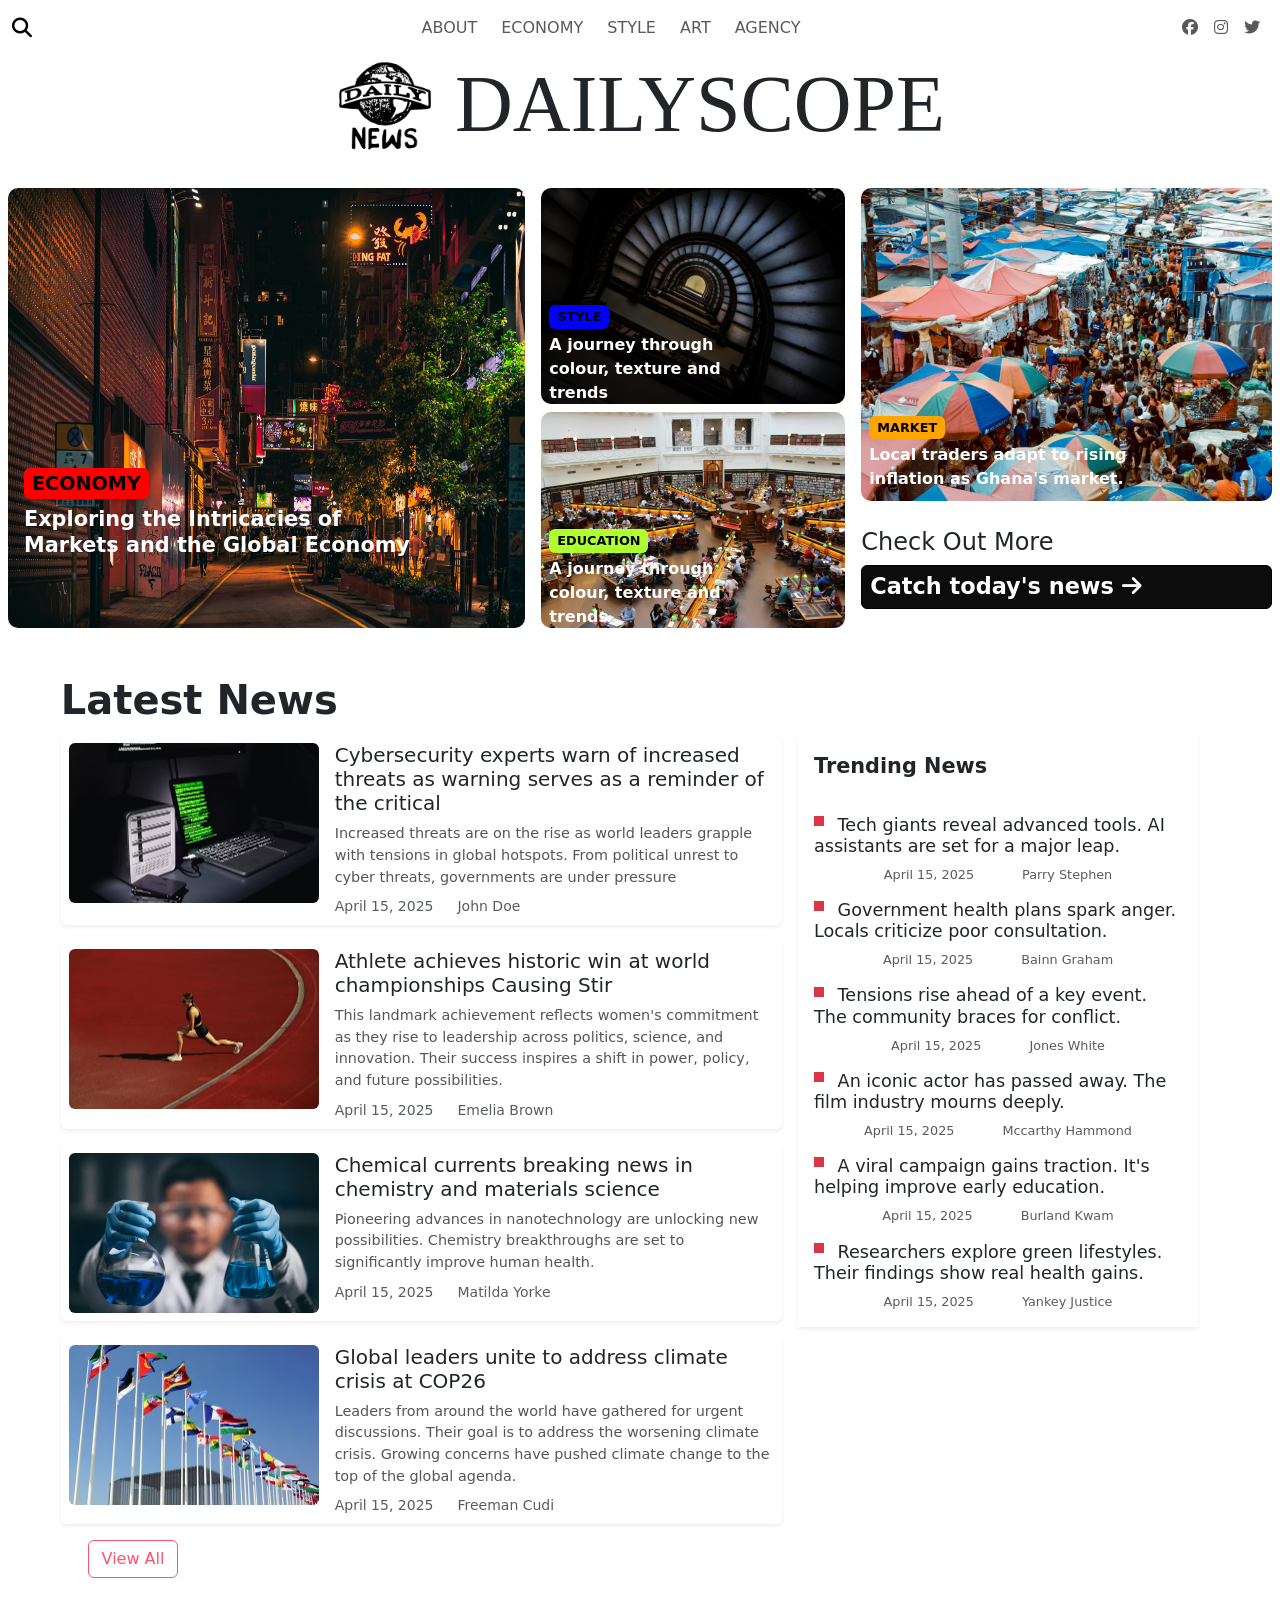
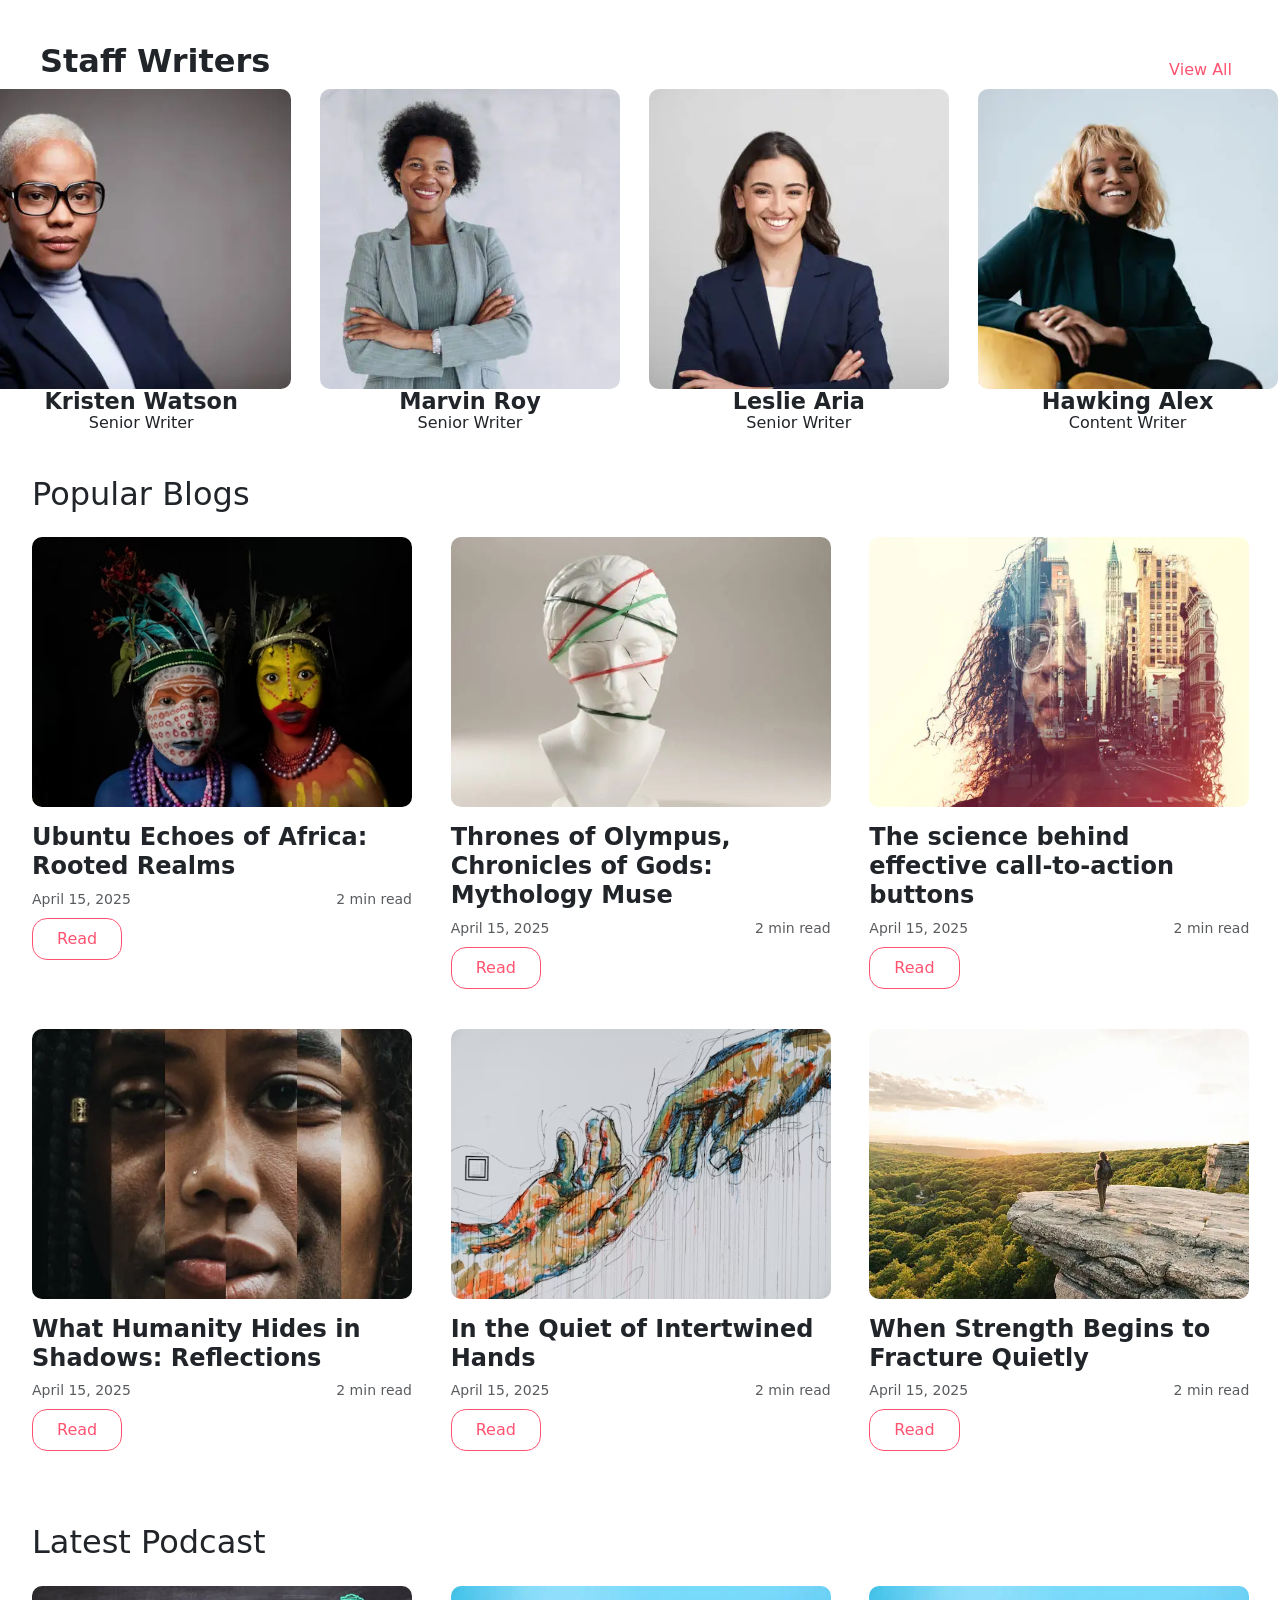
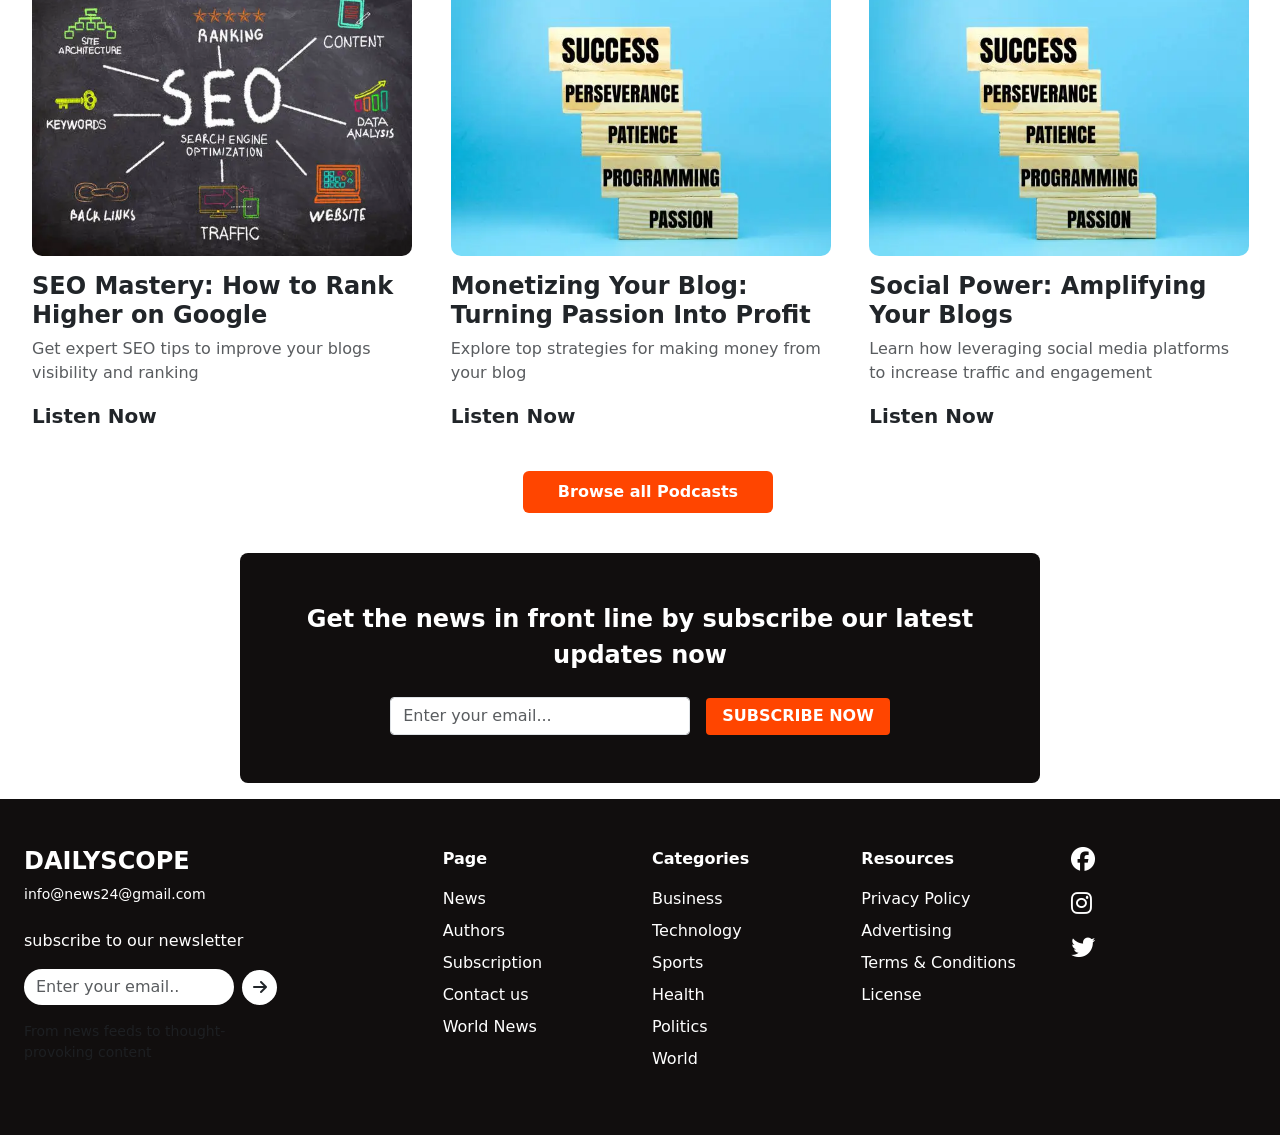
==== commit faeb296d: "Modification 2.0" ====
--- a/index.html
+++ b/index.html
@@ -13,7 +13,7 @@
       rel="stylesheet"
       href="https://cdnjs.cloudflare.com/ajax/libs/font-awesome/6.4.2/css/all.min.css"
     />
-    <link rel="icon" type="image/x-icon" href="daily-scope-logo-1.png" />
+    <link rel="icon" type="image/x-icon" href="images/daily-scope-logo-1.png" />
     <link rel="stylesheet" href="css/index.css" />
     <title>Daily Scope</title>
   </head>
@@ -81,7 +81,7 @@
           style="font-family: Georgia, 'Times New Roman', Times, serif"
         >
           <img
-            src="daily-scope-logo-2-removebg-preview.png"
+            src="images/daily-scope-logo-2-removebg-preview.png"
             alt="main-logo"
             class="main-logo d-inline"
           />
@@ -96,7 +96,7 @@
           <div class="col-lg-6 col-xl-5">
             <div class="position-relative">
               <img
-                src="dark-china-street-2.jpg"
+                src="images/dark-china-street-2.jpg"
                 alt="dark-street"
                 class="img-fluid grid-image left-image w-100"
               />
@@ -118,7 +118,7 @@
             <div class="d-flex flex-column h-100">
               <div class="position-relative mb-2 flex-fill">
                 <img
-                  src="aesthetic-staricase-1.jpg"
+                  src="images/aesthetic-staricase-1.jpg"
                   alt="aesthetic-staricase-1"
                   class="img-fluid grid-image right-images w-100 h-100 object-fit-cover"
                 />
@@ -135,7 +135,7 @@
               </div>
               <div class="position-relative flex-fill">
                 <img
-                  src="high-school-photo-for-homepage.jpg"
+                  src="images/high-school-photo-for-homepage.jpg"
                   alt="high-school-photo-for-homepage"
                   class="img-fluid grid-image right-images w-100 h-100 object-fit-cover"
                 />
@@ -158,7 +158,7 @@
             <div class="d-flex flex-column h-100">
               <div class="position-relative mb-2 flex-fill">
                 <img
-                  src="market-image-for-homepage.jpg"
+                  src="images/market-image-for-homepage.jpg"
                   alt="market-image-for-homepage"
                   class="img-fluid grid-image right-images w-100 h-100 object-fit-cover"
                 />
@@ -214,7 +214,7 @@
                 <div class="d-flex bg-white rounded p-2 shadow-sm">
                   <div class="flex-shrink-0">
                     <img
-                      src="cybersecurity-news-1.avif"
+                      src="images/cybersecurity-news-1.avif"
                       alt=""
                       class="img-fluid rounded"
                       style="
@@ -252,7 +252,7 @@
                 <div class="d-flex bg-white rounded p-2 shadow-sm">
                   <div class="flex-shrink-0">
                     <img
-                      src="athelte-news-1.avif"
+                      src="images/athelte-news-1.avif"
                       alt=""
                       class="img-fluid rounded"
                       style="
@@ -291,7 +291,7 @@
                 <div class="d-flex bg-white rounded p-2 shadow-sm">
                   <div class="flex-shrink-0">
                     <img
-                      src="chemical-currents-news-2.avif"
+                      src="images/chemical-currents-news-2.avif"
                       alt=""
                       class="img-fluid rounded"
                       style="
@@ -329,7 +329,7 @@
                 <div class="d-flex bg-white rounded p-2 shadow-sm">
                   <div class="flex-shrink-0">
                     <img
-                      src="global-leaders-news-1.avif"
+                      src="images/global-leaders-news-1.avif"
                       alt=""
                       class="img-fluid rounded"
                       style="
@@ -549,7 +549,7 @@
           <div class="text-center">
             <div>
               <img
-                src="staff-member-6.webp"
+                src="images/staff-member-6.webp"
                 alt="Kristen Watson"
                 class="img-fluid staff-writer-image"
               />
@@ -564,7 +564,7 @@
           <div class="text-center">
             <div>
               <img
-                src="staff-member-4.webp"
+                src="images/staff-member-4.webp"
                 alt="Marvin Roy"
                 class="img-fluid staff-writer-image"
               />
@@ -579,7 +579,7 @@
           <div class="text-center">
             <div>
               <img
-                src="staff-member-2.webp"
+                src="images/staff-member-2.webp"
                 alt="Leslie Aria"
                 class="img-fluid staff-writer-image"
               />
@@ -594,7 +594,7 @@
           <div class="text-center">
             <div>
               <img
-                src="staff-member-3.webp"
+                src="images/staff-member-3.webp"
                 alt="Hawking Alex"
                 class="img-fluid staff-writer-image"
               />
@@ -614,7 +614,7 @@
           <div class="col-12 col-md-6 col-lg-4">
             <div class="card border-0" style="width: 380px">
               <img
-                src="popular-blog-1.avif"
+                src="images/popular-blog-1.avif"
                 alt=""
                 class="card-img-top blog-image"
                 width="380"
@@ -638,7 +638,7 @@
           <div class="col-12 col-md-6 col-lg-4">
             <div class="card border-0" style="width: 380px">
               <img
-                src="istockphoto-1477217153-612x612-2222.jpg"
+                src="images/istockphoto-1477217153-612x612-2222.jpg"
                 alt=""
                 class="card-img-top blog-image"
                 width="380"
@@ -662,7 +662,7 @@
           <div class="col-12 col-md-6 col-lg-4">
             <div class="card border-0" style="width: 380px">
               <img
-                src="popular-blogs-3.webp"
+                src="images/popular-blogs-3.webp"
                 alt=""
                 class="card-img-top blog-image"
                 width="380"
@@ -686,7 +686,7 @@
           <div class="col-12 col-md-6 col-lg-4">
             <div class="card border-0" style="width: 380px">
               <img
-                src="popular-blogs-4.webp"
+                src="images/popular-blogs-4.webp"
                 alt=""
                 class="card-img-top blog-image"
                 width="380"
@@ -710,7 +710,7 @@
           <div class="col-12 col-md-6 col-lg-4">
             <div class="card border-0" style="width: 380px">
               <img
-                src="popular-blog-6.avif"
+                src="images/popular-blog-6.avif"
                 alt=""
                 class="card-img-top blog-image"
                 width="380"
@@ -734,7 +734,7 @@
           <div class="col-12 col-md-6 col-lg-4">
             <div class="card border-0" style="width: 380px">
               <img
-                src="popular-blog-5.2.webp"
+                src="images/popular-blog-5.2.webp"
                 alt=""
                 class="card-img-top blog-image"
                 width="380"
@@ -765,29 +765,7 @@
           <div class="col-12 col-md-6 col-lg-4">
             <div class="card border-0" style="width: 380px">
               <img
-                src="podcast-1.webp"
-                alt=""
-                class="card-img-top blog-image"
-                width="380"
-                height="270"
-              />
-              <div class="card-body px-0">
-                <h5 class="card-title fw-bold fs-4 podcast-title">
-                  Social Power: Amplifying Your Blogs
-                </h5>
-                <p class="card-text text-muted">
-                  Learn how leveraging social media platforms to increase
-                  traffic and engagement
-                </p>
-                <p class="fw-bold fs-5 listen-now mb-0">Listen Now</p>
-              </div>
-            </div>
-          </div>
-
-          <div class="col-12 col-md-6 col-lg-4">
-            <div class="card border-0" style="width: 380px">
-              <img
-                src="podcast-2.webp"
+                src="images/podcast-2.webp"
                 alt=""
                 class="card-img-top blog-image"
                 width="380"
@@ -809,7 +787,7 @@
           <div class="col-12 col-md-6 col-lg-4">
             <div class="card border-0" style="width: 380px">
               <img
-                src="podacst-3.webp"
+                src="images/podacst-3.webp"
                 alt=""
                 class="card-img-top blog-image"
                 width="380"
@@ -821,6 +799,28 @@
                 </h5>
                 <p class="card-text text-muted">
                   Explore top strategies for making money from your blog
+                </p>
+                <p class="fw-bold fs-5 listen-now mb-0">Listen Now</p>
+              </div>
+            </div>
+          </div>
+
+          <div class="col-12 col-md-6 col-lg-4">
+            <div class="card border-0" style="width: 380px">
+              <img
+                src="images/podacst-3.webp"
+                alt=""
+                class="card-img-top blog-image"
+                width="380"
+                height="270"
+              />
+              <div class="card-body px-0">
+                <h5 class="card-title fw-bold fs-4 podcast-title">
+                  Social Power: Amplifying Your Blogs
+                </h5>
+                <p class="card-text text-muted">
+                  Learn how leveraging social media platforms to increase
+                  traffic and engagement
                 </p>
                 <p class="fw-bold fs-5 listen-now mb-0">Listen Now</p>
               </div>
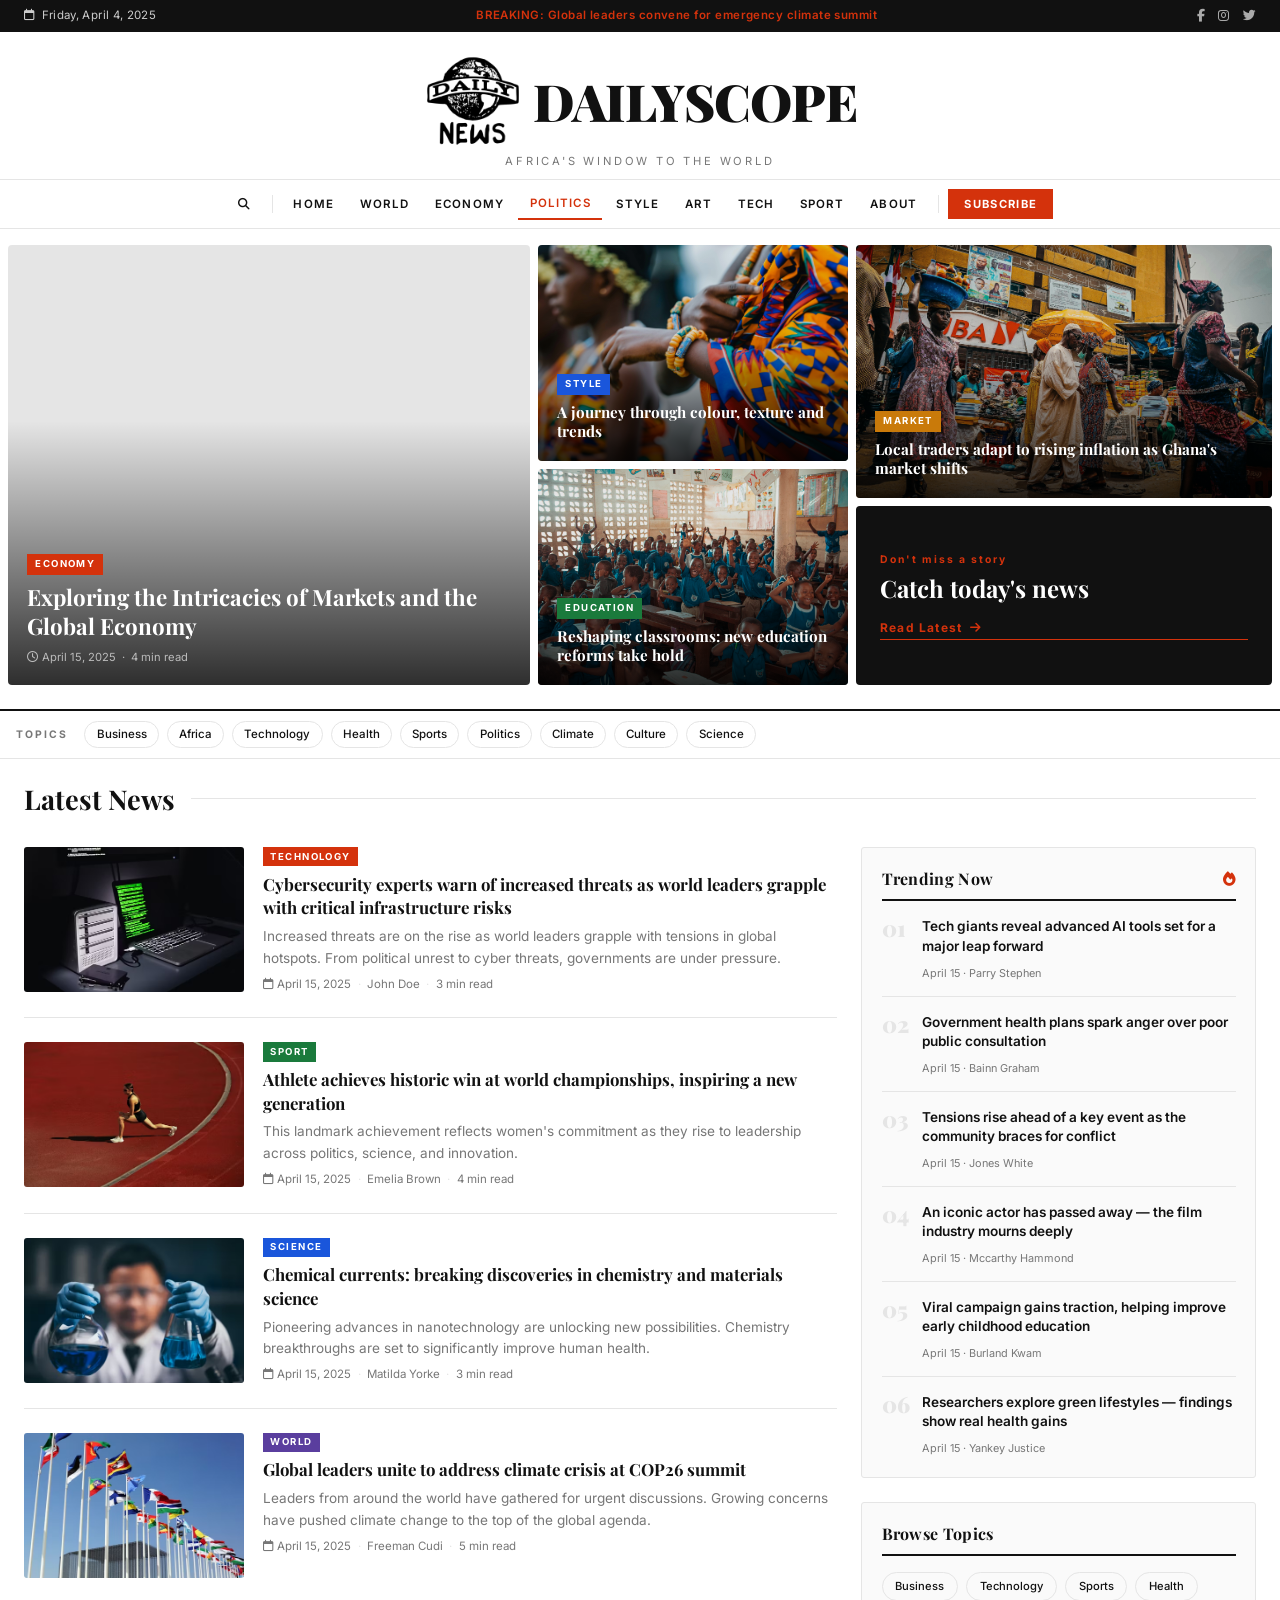
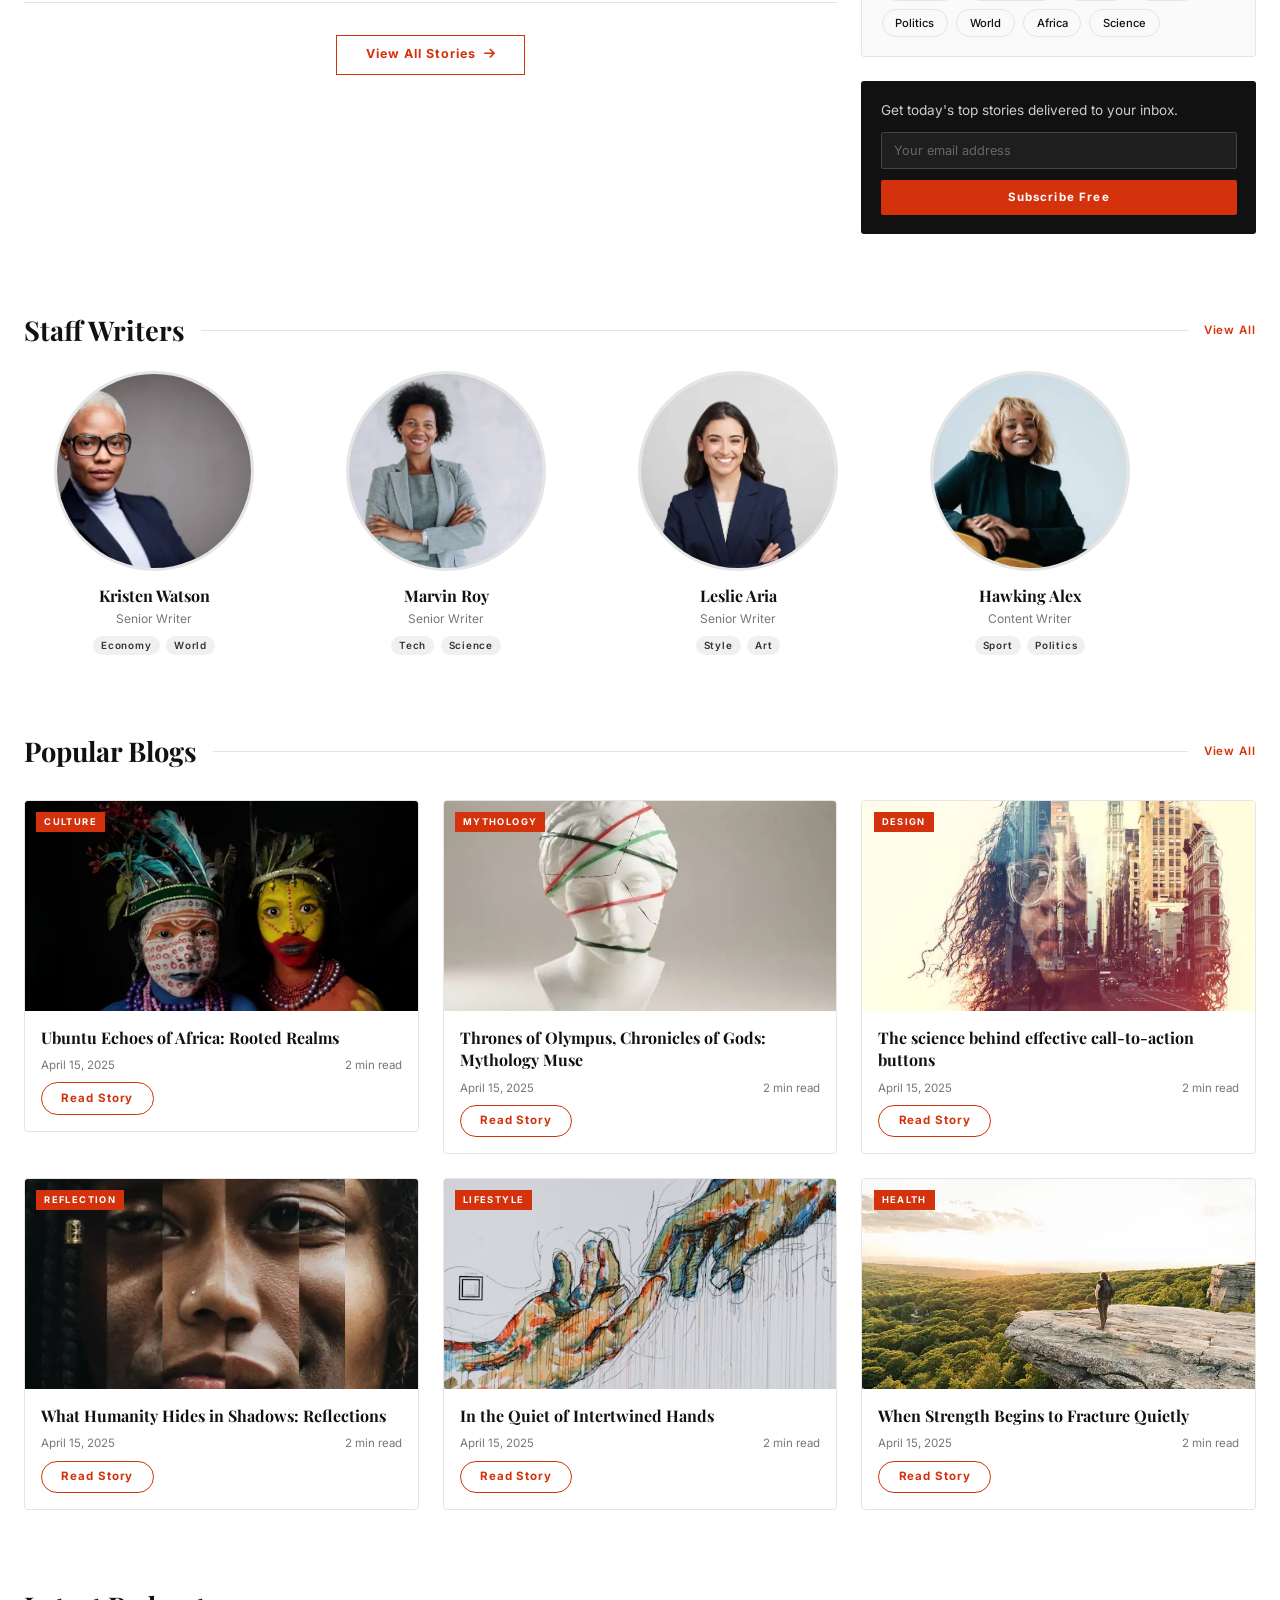
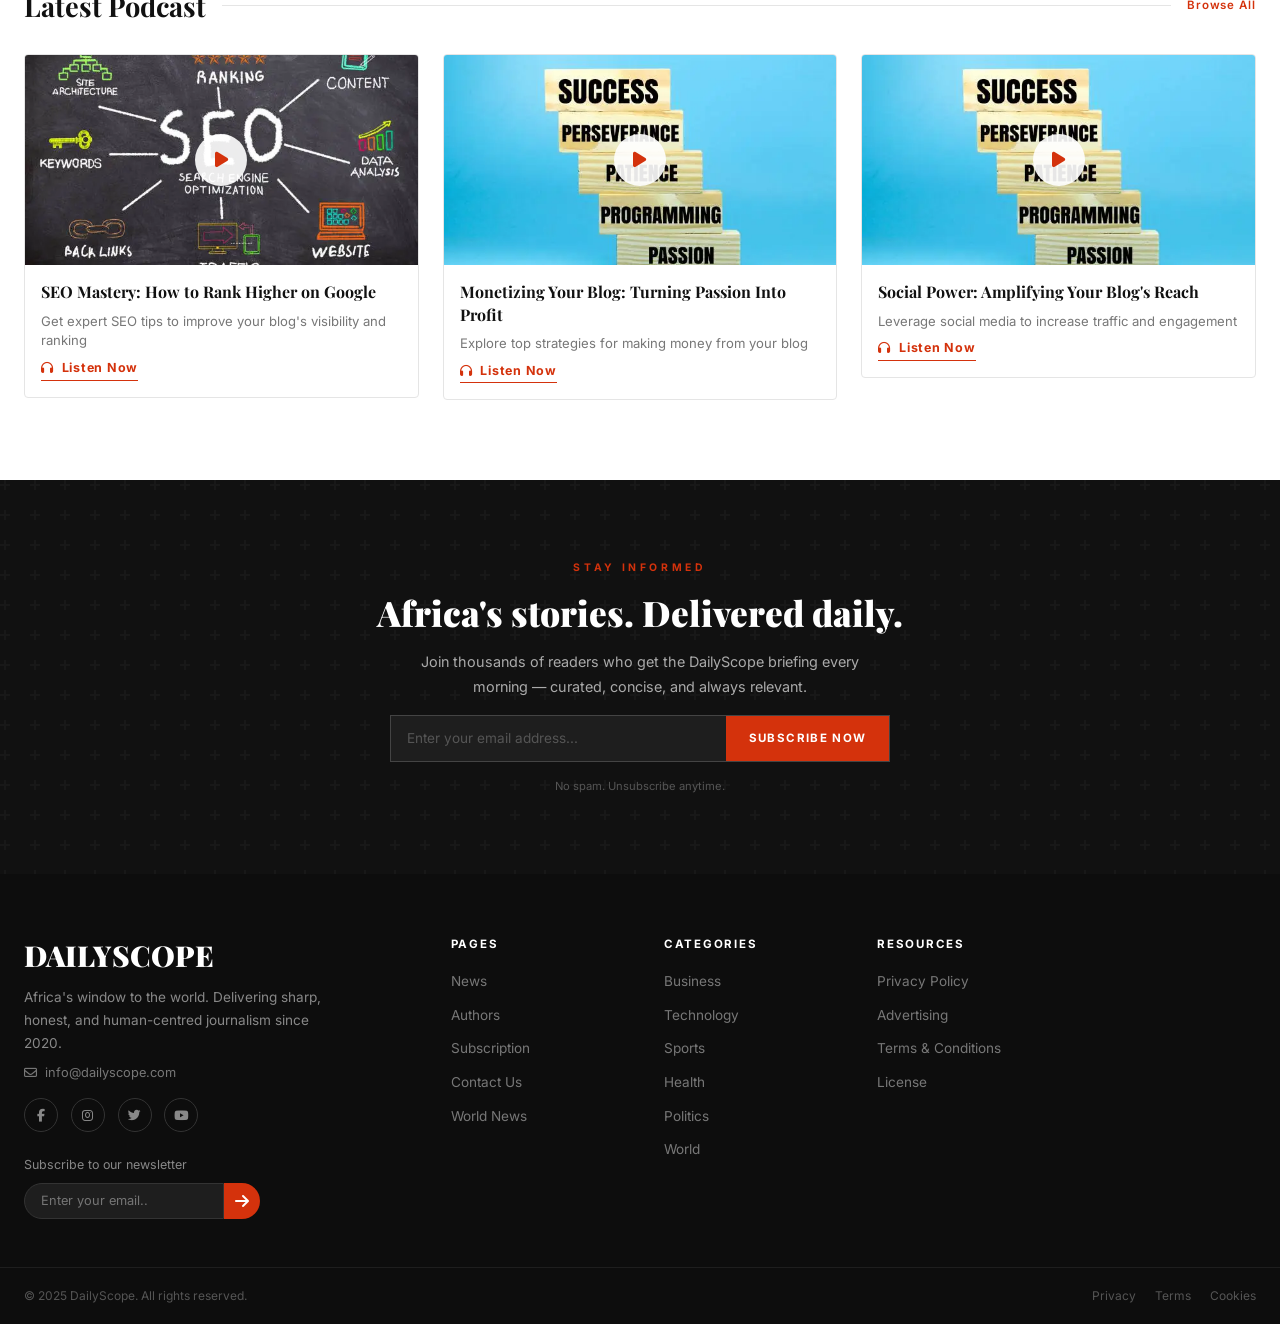
==== commit 1d820ae8: "Dailyscope New Version1.0" ====
--- a/index.html
+++ b/index.html
@@ -1,4 +1,4 @@
-<!DOCTYPE html>
+<!doctype html>
 <html lang="en">
   <head>
     <meta charset="UTF-8" />
@@ -13,949 +13,888 @@
       rel="stylesheet"
       href="https://cdnjs.cloudflare.com/ajax/libs/font-awesome/6.4.2/css/all.min.css"
     />
+    <link rel="preconnect" href="https://fonts.googleapis.com" />
+    <link rel="preconnect" href="https://fonts.gstatic.com" crossorigin />
+    <link
+      href="https://fonts.googleapis.com/css2?family=Playfair+Display:ital,wght@0,400;0,700;0,900;1,400&family=Inter:wght@300;400;500;600&family=Bebas+Neue&display=swap"
+      rel="stylesheet"
+    />
     <link rel="icon" type="image/x-icon" href="images/daily-scope-logo-1.png" />
     <link rel="stylesheet" href="css/index.css" />
     <title>Daily Scope</title>
   </head>
   <body class="bg-white">
-    <!-- Header Navigation -->
-    <header>
-      <nav class="navbar navbar-expand-lg bg-white">
-        <div
-          class="container-fluid d-flex align-items-center justify-content-between flex-wrap"
-        >
-          <!-- Left: Search Icon -->
-          <a class="navbar-brand" href="#">
-            <i class="fa-solid fa-magnifying-glass"></i>
-          </a>
-
-          <!-- Center: Always-visible Main Nav Items -->
-          <ul
-            class="navbar-nav flex-row flex-wrap justify-content-center mx-auto gap-2"
-          >
-            <li class="nav-item">
-              <a class="nav-link px-2 small" href="#">ABOUT</a>
-            </li>
-            <li class="nav-item">
-              <a class="nav-link px-2 small" href="#">ECONOMY</a>
-            </li>
-            <li class="nav-item">
-              <a class="nav-link px-2 small" href="#">STYLE</a>
-            </li>
-            <li class="nav-item">
-              <a class="nav-link px-2 small" href="#">ART</a>
-            </li>
-            <li class="nav-item">
-              <a class="nav-link px-2 small" href="#">AGENCY</a>
-            </li>
-          </ul>
-
-          <!-- Right: Social Icons -->
-          <ul class="navbar-nav d-none d-lg-flex">
-            <li class="nav-item">
-              <a class="nav-link" href="#">
-                <i class="fa-brands fa-facebook"></i>
-              </a>
-            </li>
-            <li class="nav-item">
-              <a class="nav-link" href="#">
-                <i class="fa-brands fa-instagram"></i>
-              </a>
-            </li>
-            <li class="nav-item">
-              <a class="nav-link" href="#">
-                <i class="fa-brands fa-twitter"></i>
-              </a>
-            </li>
-          </ul>
-        </div>
-      </nav>
-    </header>
-
-    <!-- Main Content -->
-    <main>
-      <!-- Logo and Title Section -->
-      <div class="d-flex justify-content-center text-center mb-4">
-        <h1
-          class="display-1 fw-normal"
-          style="font-family: Georgia, 'Times New Roman', Times, serif"
-        >
+    <!-- TOP BAR -->
+    <div class="ds-topbar">
+      <span class="ds-topbar-date"
+        ><i class="fa-regular fa-calendar me-1"></i> Friday, April 4, 2025</span
+      >
+      <span class="ds-topbar-tag"
+        >BREAKING: Global leaders convene for emergency climate summit</span
+      >
+      <div class="ds-topbar-socials">
+        <a href="#"><i class="fab fa-facebook-f"></i></a>
+        <a href="#"><i class="fab fa-instagram"></i></a>
+        <a href="#"><i class="fab fa-twitter"></i></a>
+      </div>
+    </div>
+
+    <!-- NAVBAR -->
+    <header class="ds-header">
+      <div class="ds-logo-row">
+        <div class="ds-logo-inner">
           <img
             src="images/daily-scope-logo-2-removebg-preview.png"
             alt="main-logo"
-            class="main-logo d-inline"
+            class="main-logo"
           />
-          DAILYSCOPE
-        </h1>
+          <h1 class="ds-wordmark">DAILYSCOPE</h1>
+        </div>
+        <p class="ds-tagline">Africa's Window to the World</p>
       </div>
-
-      <!-- Image Grid Section -->
-      <div class="container-fluid px-2">
-        <div class="row g-3">
-          <!-- Left Column - Large Image -->
+      <nav class="ds-nav">
+        <div class="ds-nav-inner">
+          <a class="ds-nav-link" href="#"
+            ><i class="fa-solid fa-magnifying-glass"></i
+          ></a>
+          <div class="ds-nav-divider"></div>
+          <a class="ds-nav-link" href="#">HOME</a>
+          <a class="ds-nav-link" href="#">WORLD</a>
+          <a class="ds-nav-link" href="#">ECONOMY</a>
+          <a class="ds-nav-link active" href="#">POLITICS</a>
+          <a class="ds-nav-link" href="#">STYLE</a>
+          <a class="ds-nav-link" href="#">ART</a>
+          <a class="ds-nav-link" href="#">TECH</a>
+          <a class="ds-nav-link" href="#">SPORT</a>
+          <a class="ds-nav-link" href="#">ABOUT</a>
+          <div class="ds-nav-divider"></div>
+          <!-- SUBSCRIBE scrolls to newsletter section via JS -->
+          <a class="ds-nav-cta" href="#main_page_newsletter">SUBSCRIBE</a>
+        </div>
+      </nav>
+    </header>
+
+    <!-- HERO GRID -->
+    <main>
+      <section class="ds-hero-grid container-fluid px-2 mt-3">
+        <div class="row g-2">
+          <!-- LEFT: large feature — data-article-id wires the click -->
           <div class="col-lg-6 col-xl-5">
-            <div class="position-relative">
-              <img
-                src="images/dark-china-street-2.jpg"
-                alt="dark-street"
-                class="img-fluid grid-image left-image w-100"
-              />
+            <div
+              class="ds-hero-card ds-hero-card--large position-relative"
+              data-article-id="economy-1"
+            >
+              <video
+                src="images/dailyscpeneweconomyvideo1.mp4"
+                alt="economy"
+                class="ds-hero-img"
+                loop
+                muted
+                autoplay
+              ></video>
+              <div class="ds-hero-overlay">
+                <span class="ds-card-tag ds-tag--red">ECONOMY</span>
+                <h2 class="ds-hero-title">
+                  Exploring the Intricacies of Markets and the Global Economy
+                </h2>
+                <p class="ds-hero-meta">
+                  <i class="fa-regular fa-clock me-1"></i>April 15, 2025
+                  &nbsp;·&nbsp; 4 min read
+                </p>
+              </div>
+            </div>
+          </div>
+
+          <!-- MIDDLE: two stacked -->
+          <div class="col-lg-3 col-xl-3">
+            <div class="d-flex flex-column h-100 gap-2">
               <div
-                class="position-absolute hero-overlay hero-text-economy text-white p-3"
+                class="ds-hero-card ds-hero-card--half position-relative flex-fill"
+                data-article-id="style-1"
               >
-                <h4 class="d-inline-block px-2 py-1 rounded fw-bold mb-2">
-                  ECONOMY
-                </h4>
-                <p class="fw-bold lh-sm mb-0">
-                  Exploring the Intricacies of Markets and the Global Economy
-                </p>
-              </div>
-            </div>
-          </div>
-
-          <!-- Middle Column - Two Stacked Images -->
-          <div class="col-lg-3 col-xl-3">
-            <div class="d-flex flex-column h-100">
-              <div class="position-relative mb-2 flex-fill">
                 <img
-                  src="images/aesthetic-staricase-1.jpg"
-                  alt="aesthetic-staricase-1"
-                  class="img-fluid grid-image right-images w-100 h-100 object-fit-cover"
-                />
-                <div
-                  class="position-absolute top-0 start-0 hero-overlay hero-text-style text-white p-2"
-                >
-                  <h4 class="d-inline-block px-2 py-1 rounded fw-bold mb-1">
-                    STYLE
+                  src="images/dailyscopenewart1.jpg"
+                  alt="style"
+                  class="ds-hero-img"
+                />
+                <div class="ds-hero-overlay">
+                  <span class="ds-card-tag ds-tag--blue">STYLE</span>
+                  <h3 class="ds-hero-title--sm">
+                    A journey through colour, texture and trends
+                  </h3>
+                </div>
+              </div>
+              <div
+                class="ds-hero-card ds-hero-card--half position-relative flex-fill"
+                data-article-id="education-1"
+              >
+                <img
+                  src="images/dailyscopeneweducation1.jpg"
+                  alt="education"
+                  class="ds-hero-img"
+                />
+                <div class="ds-hero-overlay">
+                  <span class="ds-card-tag ds-tag--green">EDUCATION</span>
+                  <h3 class="ds-hero-title--sm">
+                    Reshaping classrooms: new education reforms take hold
+                  </h3>
+                </div>
+              </div>
+            </div>
+          </div>
+
+          <!-- RIGHT -->
+          <div class="col-lg-3 col-xl-4">
+            <div class="d-flex flex-column h-100 gap-2">
+              <div
+                class="ds-hero-card ds-hero-card--half position-relative flex-fill"
+                data-article-id="market-1"
+              >
+                <img
+                  src="images/dailyscopeafricamarketnew1.jpg"
+                  alt="market"
+                  class="ds-hero-img"
+                />
+                <div class="ds-hero-overlay">
+                  <span class="ds-card-tag ds-tag--orange">MARKET</span>
+                  <h3 class="ds-hero-title--sm">
+                    Local traders adapt to rising inflation as Ghana's market
+                    shifts
+                  </h3>
+                </div>
+              </div>
+              <div
+                class="ds-checkout-more flex-fill d-flex flex-column justify-content-center"
+              >
+                <p class="ds-checkout-eyebrow">Don't miss a story</p>
+                <h4 class="ds-checkout-heading">Catch today's news</h4>
+                <a href="#latest_news" class="ds-checkout-link"
+                  >Read Latest <i class="fa-solid fa-arrow-right ms-1"></i
+                ></a>
+              </div>
+            </div>
+          </div>
+        </div>
+      </section>
+
+      <!-- CATEGORY TAGS BAR -->
+      <div class="ds-tags-bar container-fluid px-3 my-4">
+        <span class="ds-tags-label">TOPICS</span>
+        <div class="ds-tags-list">
+          <a href="#" class="ds-topic-tag">Business</a>
+          <a href="#" class="ds-topic-tag">Africa</a>
+          <a href="#" class="ds-topic-tag">Technology</a>
+          <a href="#" class="ds-topic-tag">Health</a>
+          <a href="#" class="ds-topic-tag">Sports</a>
+          <a href="#" class="ds-topic-tag">Politics</a>
+          <a href="#" class="ds-topic-tag">Climate</a>
+          <a href="#" class="ds-topic-tag">Culture</a>
+          <a href="#" class="ds-topic-tag">Science</a>
+        </div>
+      </div>
+
+      <!-- LATEST NEWS -->
+      <article id="latest_news" class="ds-section container-fluid px-4 mt-4">
+        <div class="ds-section-header">
+          <h2 class="ds-section-title">Latest News</h2>
+          <div class="ds-section-rule"></div>
+        </div>
+
+        <div class="row g-4 mt-1">
+          <!-- NEWS LIST -->
+          <div class="col-lg-8">
+            <div class="d-flex flex-column gap-4">
+              <!-- Article 1 -->
+              <div class="ds-news-card" data-article-id="tech-1">
+                <div class="ds-news-img-wrap">
+                  <img
+                    src="images/cybersecurity-news-1.avif"
+                    alt="cybersecurity"
+                    class="ds-news-img"
+                  />
+                </div>
+                <div class="ds-news-body">
+                  <span class="ds-news-tag">TECHNOLOGY</span>
+                  <h4 class="ds-news-title">
+                    Cybersecurity experts warn of increased threats as world
+                    leaders grapple with critical infrastructure risks
                   </h4>
-                  <p class="fw-bold small mb-0">
-                    A journey through colour, texture and trends
+                  <p class="ds-news-excerpt">
+                    Increased threats are on the rise as world leaders grapple
+                    with tensions in global hotspots. From political unrest to
+                    cyber threats, governments are under pressure.
                   </p>
-                </div>
-              </div>
-              <div class="position-relative flex-fill">
-                <img
-                  src="images/high-school-photo-for-homepage.jpg"
-                  alt="high-school-photo-for-homepage"
-                  class="img-fluid grid-image right-images w-100 h-100 object-fit-cover"
-                />
-                <div
-                  class="position-absolute hero-overlay hero-text-education text-white p-2"
-                >
-                  <h4 class="d-inline-block px-2 py-1 rounded fw-bold mb-1">
-                    EDUCATION
+                  <div class="ds-news-meta">
+                    <span
+                      ><i class="fa-regular fa-calendar me-1"></i>April 15,
+                      2025</span
+                    >
+                    <span class="ds-meta-dot">·</span>
+                    <span>John Doe</span>
+                    <span class="ds-meta-dot">·</span>
+                    <span>3 min read</span>
+                  </div>
+                </div>
+              </div>
+
+              <!-- Article 2 -->
+              <div class="ds-news-card" data-article-id="sport-1">
+                <div class="ds-news-img-wrap">
+                  <img
+                    src="images/athelte-news-1.avif"
+                    alt="athlete"
+                    class="ds-news-img"
+                  />
+                </div>
+                <div class="ds-news-body">
+                  <span class="ds-news-tag ds-news-tag--sport">SPORT</span>
+                  <h4 class="ds-news-title">
+                    Athlete achieves historic win at world championships,
+                    inspiring a new generation
                   </h4>
-                  <p class="fw-bold small mb-0">
-                    A journey through colour, texture and trends
+                  <p class="ds-news-excerpt">
+                    This landmark achievement reflects women's commitment as
+                    they rise to leadership across politics, science, and
+                    innovation.
                   </p>
-                </div>
-              </div>
-            </div>
-          </div>
-
-          <!-- Right Column - Image and Text -->
-          <div class="col-lg-3 col-xl-4">
-            <div class="d-flex flex-column h-100">
-              <div class="position-relative mb-2 flex-fill">
-                <img
-                  src="images/market-image-for-homepage.jpg"
-                  alt="market-image-for-homepage"
-                  class="img-fluid grid-image right-images w-100 h-100 object-fit-cover"
-                />
-                <div
-                  class="position-absolute top-0 start-0 hero-overlay hero-text-market text-white p-2"
-                >
-                  <h4 class="d-inline-block px-2 py-1 rounded fw-bold mb-1">
-                    MARKET
+                  <div class="ds-news-meta">
+                    <span
+                      ><i class="fa-regular fa-calendar me-1"></i>April 15,
+                      2025</span
+                    >
+                    <span class="ds-meta-dot">·</span>
+                    <span>Emelia Brown</span>
+                    <span class="ds-meta-dot">·</span>
+                    <span>4 min read</span>
+                  </div>
+                </div>
+              </div>
+
+              <!-- Article 3 -->
+              <div class="ds-news-card" data-article-id="science-1">
+                <div class="ds-news-img-wrap">
+                  <img
+                    src="images/chemical-currents-news-2.avif"
+                    alt="chemical"
+                    class="ds-news-img"
+                  />
+                </div>
+                <div class="ds-news-body">
+                  <span class="ds-news-tag ds-news-tag--science">SCIENCE</span>
+                  <h4 class="ds-news-title">
+                    Chemical currents: breaking discoveries in chemistry and
+                    materials science
                   </h4>
-                  <p class="fw-bold small mb-0">
-                    Local traders adapt to rising inflation as Ghana's market.
+                  <p class="ds-news-excerpt">
+                    Pioneering advances in nanotechnology are unlocking new
+                    possibilities. Chemistry breakthroughs are set to
+                    significantly improve human health.
                   </p>
-                </div>
-              </div>
-              <div
-                class="d-flex flex-column justify-content-center flex-fill check-out-more"
-              >
-                <h4 class="mb-2">Check Out More</h4>
-                <p class="text-white fw-bold rounded px-2 py-1 mb-0">
-                  Catch today's news <i class="fa-solid fa-arrow-right"></i>
-                </p>
-              </div>
-            </div>
-          </div>
-        </div>
-      </div>
-
-      <article id="latest_news" class="mt-5">
-        <!-- Section Heading -->
-        <div class="container-fluid px-4">
-          <h2
-            class="fw-bold mb-0"
-            style="
-              font-size: 2.5rem;
-              margin-left: 2.3rem;
-              margin-bottom: -1.8rem !important;
-            "
-          >
-            Latest News
-          </h2>
-        </div>
-
-        <!-- Main Content Area -->
-        <div class="container-fluid px-4 mt-4">
-          <div
-            class="row justify-content-center g-3"
-            style="margin-left: -1.5rem"
-          >
-            <!-- Latest News Column (Left) -->
-            <div class="col-lg-8 col-xl-7">
-              <div class="d-flex flex-column gap-3">
-                <!-- News Article 1 -->
-                <div class="d-flex bg-white rounded p-2 shadow-sm">
-                  <div class="flex-shrink-0">
-                    <img
-                      src="images/cybersecurity-news-1.avif"
-                      alt=""
-                      class="img-fluid rounded"
-                      style="
-                        max-width: 250px;
-                        width: 400px;
-                        height: 160px;
-                        object-fit: cover;
-                      "
-                    />
+                  <div class="ds-news-meta">
+                    <span
+                      ><i class="fa-regular fa-calendar me-1"></i>April 15,
+                      2025</span
+                    >
+                    <span class="ds-meta-dot">·</span>
+                    <span>Matilda Yorke</span>
+                    <span class="ds-meta-dot">·</span>
+                    <span>3 min read</span>
                   </div>
-                  <div class="ms-3 flex-grow-1">
-                    <h4
-                      class="fs-5 mt-0 mb-2 hover-underline"
-                      style="cursor: pointer"
+                </div>
+              </div>
+
+              <!-- Article 4 -->
+              <div class="ds-news-card" data-article-id="world-1">
+                <div class="ds-news-img-wrap">
+                  <img
+                    src="images/global-leaders-news-1.avif"
+                    alt="global leaders"
+                    class="ds-news-img"
+                  />
+                </div>
+                <div class="ds-news-body">
+                  <span class="ds-news-tag ds-news-tag--world">WORLD</span>
+                  <h4 class="ds-news-title">
+                    Global leaders unite to address climate crisis at COP26
+                    summit
+                  </h4>
+                  <p class="ds-news-excerpt">
+                    Leaders from around the world have gathered for urgent
+                    discussions. Growing concerns have pushed climate change to
+                    the top of the global agenda.
+                  </p>
+                  <div class="ds-news-meta">
+                    <span
+                      ><i class="fa-regular fa-calendar me-1"></i>April 15,
+                      2025</span
                     >
-                      Cybersecurity experts warn of increased threats as warning
-                      serves as a reminder of the critical
-                    </h4>
-                    <p
-                      class="mb-2"
-                      style="color: rgb(85, 85, 85); font-size: 0.9rem"
-                    >
-                      Increased threats are on the rise as world leaders grapple
-                      with tensions in global hotspots. From political unrest to
-                      cyber threats, governments are under pressure
-                    </p>
-                    <div class="d-flex gap-4 text-muted small">
-                      <div>April 15, 2025</div>
-                      <div>John Doe</div>
+                    <span class="ds-meta-dot">·</span>
+                    <span>Freeman Cudi</span>
+                    <span class="ds-meta-dot">·</span>
+                    <span>5 min read</span>
+                  </div>
+                </div>
+              </div>
+
+              <div class="text-center mt-2">
+                <a href="#" class="ds-view-all-btn"
+                  >View All Stories <i class="fa-solid fa-arrow-right ms-1"></i
+                ></a>
+              </div>
+            </div>
+          </div>
+
+          <!-- SIDEBAR -->
+          <div class="col-lg-4">
+            <div class="ds-sidebar">
+              <div class="ds-sidebar-block">
+                <div class="ds-sidebar-header">
+                  <span class="ds-sidebar-title">Trending Now</span>
+                  <i class="fa-solid fa-fire ds-fire-icon"></i>
+                </div>
+                <div class="d-flex flex-column gap-3 mt-3">
+                  <div
+                    class="ds-trending-item"
+                    data-article-id="tech-1"
+                    style="cursor: pointer"
+                  >
+                    <span class="ds-trending-num">01</span>
+                    <div>
+                      <h6 class="ds-trending-title">
+                        Tech giants reveal advanced AI tools set for a major
+                        leap forward
+                      </h6>
+                      <span class="ds-trending-meta"
+                        >April 15 · Parry Stephen</span
+                      >
                     </div>
                   </div>
-                </div>
-
-                <!-- News Article 2 -->
-                <div class="d-flex bg-white rounded p-2 shadow-sm">
-                  <div class="flex-shrink-0">
-                    <img
-                      src="images/athelte-news-1.avif"
-                      alt=""
-                      class="img-fluid rounded"
-                      style="
-                        max-width: 250px;
-                        width: 400px;
-                        height: 160px;
-                        object-fit: cover;
-                      "
-                    />
-                  </div>
-                  <div class="ms-3 flex-grow-1">
-                    <h4
-                      class="fs-5 mt-0 mb-2 hover-underline"
-                      style="cursor: pointer"
-                    >
-                      Athlete achieves historic win at world championships
-                      Causing Stir
-                    </h4>
-                    <p
-                      class="mb-2"
-                      style="color: rgb(85, 85, 85); font-size: 0.9rem"
-                    >
-                      This landmark achievement reflects women's commitment as
-                      they rise to leadership across politics, science, and
-                      innovation. Their success inspires a shift in power,
-                      policy, and future possibilities.
-                    </p>
-                    <div class="d-flex gap-4 text-muted small">
-                      <div>April 15, 2025</div>
-                      <div>Emelia Brown</div>
+                  <div
+                    class="ds-trending-item"
+                    data-article-id="world-1"
+                    style="cursor: pointer"
+                  >
+                    <span class="ds-trending-num">02</span>
+                    <div>
+                      <h6 class="ds-trending-title">
+                        Government health plans spark anger over poor public
+                        consultation
+                      </h6>
+                      <span class="ds-trending-meta"
+                        >April 15 · Bainn Graham</span
+                      >
                     </div>
                   </div>
-                </div>
-
-                <!-- News Article 3 -->
-                <div class="d-flex bg-white rounded p-2 shadow-sm">
-                  <div class="flex-shrink-0">
-                    <img
-                      src="images/chemical-currents-news-2.avif"
-                      alt=""
-                      class="img-fluid rounded"
-                      style="
-                        max-width: 250px;
-                        width: 400px;
-                        height: 160px;
-                        object-fit: cover;
-                      "
-                    />
-                  </div>
-                  <div class="ms-3 flex-grow-1">
-                    <h4
-                      class="fs-5 mt-0 mb-2 hover-underline"
-                      style="cursor: pointer"
-                    >
-                      Chemical currents breaking news in chemistry and materials
-                      science
-                    </h4>
-                    <p
-                      class="mb-2"
-                      style="color: rgb(85, 85, 85); font-size: 0.9rem"
-                    >
-                      Pioneering advances in nanotechnology are unlocking new
-                      possibilities. Chemistry breakthroughs are set to
-                      significantly improve human health.
-                    </p>
-                    <div class="d-flex gap-4 text-muted small">
-                      <div>April 15, 2025</div>
-                      <div>Matilda Yorke</div>
+                  <div
+                    class="ds-trending-item"
+                    data-article-id="sport-1"
+                    style="cursor: pointer"
+                  >
+                    <span class="ds-trending-num">03</span>
+                    <div>
+                      <h6 class="ds-trending-title">
+                        Tensions rise ahead of a key event as the community
+                        braces for conflict
+                      </h6>
+                      <span class="ds-trending-meta"
+                        >April 15 · Jones White</span
+                      >
                     </div>
                   </div>
-                </div>
-
-                <!-- News Article 4 -->
-                <div class="d-flex bg-white rounded p-2 shadow-sm">
-                  <div class="flex-shrink-0">
-                    <img
-                      src="images/global-leaders-news-1.avif"
-                      alt=""
-                      class="img-fluid rounded"
-                      style="
-                        max-width: 250px;
-                        width: 400px;
-                        height: 160px;
-                        object-fit: cover;
-                      "
-                    />
-                  </div>
-                  <div class="ms-3 flex-grow-1">
-                    <h4
-                      class="fs-5 mt-0 mb-2 hover-underline"
-                      style="cursor: pointer"
-                    >
-                      Global leaders unite to address climate crisis at COP26
-                    </h4>
-                    <p
-                      class="mb-2"
-                      style="color: rgb(85, 85, 85); font-size: 0.9rem"
-                    >
-                      Leaders from around the world have gathered for urgent
-                      discussions. Their goal is to address the worsening
-                      climate crisis. Growing concerns have pushed climate
-                      change to the top of the global agenda.
-                    </p>
-                    <div class="d-flex gap-4 text-muted small">
-                      <div>April 15, 2025</div>
-                      <div>Freeman Cudi</div>
+                  <div
+                    class="ds-trending-item"
+                    data-article-id="blog-culture-1"
+                    style="cursor: pointer"
+                  >
+                    <span class="ds-trending-num">04</span>
+                    <div>
+                      <h6 class="ds-trending-title">
+                        An iconic actor has passed away — the film industry
+                        mourns deeply
+                      </h6>
+                      <span class="ds-trending-meta"
+                        >April 15 · Mccarthy Hammond</span
+                      >
                     </div>
                   </div>
-                </div>
-              </div>
-            </div>
-
-            <!-- Trending News Column (Right) -->
-            <div class="col-lg-4 col-xl-4">
-              <div
-                class="bg-white p-3 shadow-sm d-flex flex-column gap-3"
-                style="width: 400px; height: fit-content"
-              >
-                <!-- Trending News Header -->
-                <div class="trending-news-header">
-                  <p class="fw-bold mb-3" style="font-size: 1.3rem">
-                    Trending News
-                  </p>
-                </div>
-
-                <!-- Trending Item 1 -->
-                <div>
-                  <h5
-                    class="hover-underline"
-                    style="font-size: 1.1rem; cursor: pointer"
+                  <div
+                    class="ds-trending-item"
+                    data-article-id="education-1"
+                    style="cursor: pointer"
                   >
-                    <span
-                      class="d-inline-block bg-danger me-2"
-                      style="width: 10px; height: 10px; margin-bottom: 0.3rem"
-                    ></span>
-                    Tech giants reveal advanced tools. AI assistants are set for
-                    a major leap.
-                  </h5>
+                    <span class="ds-trending-num">05</span>
+                    <div>
+                      <h6 class="ds-trending-title">
+                        Viral campaign gains traction, helping improve early
+                        childhood education
+                      </h6>
+                      <span class="ds-trending-meta"
+                        >April 15 · Burland Kwam</span
+                      >
+                    </div>
+                  </div>
                   <div
-                    class="d-flex justify-content-center gap-5 text-muted"
-                    style="font-size: 0.8rem"
+                    class="ds-trending-item"
+                    data-article-id="science-1"
+                    style="cursor: pointer"
                   >
-                    <div>April 15, 2025</div>
-                    <div>Parry Stephen</div>
+                    <span class="ds-trending-num">06</span>
+                    <div>
+                      <h6 class="ds-trending-title">
+                        Researchers explore green lifestyles — findings show
+                        real health gains
+                      </h6>
+                      <span class="ds-trending-meta"
+                        >April 15 · Yankey Justice</span
+                      >
+                    </div>
                   </div>
                 </div>
-
-                <!-- Trending Item 2 -->
-                <div>
-                  <h5
-                    class="hover-underline"
-                    style="font-size: 1.1rem; cursor: pointer"
-                  >
-                    <span
-                      class="d-inline-block bg-danger me-2"
-                      style="width: 10px; height: 10px; margin-bottom: 0.3rem"
-                    ></span>
-                    Government health plans spark anger. Locals criticize poor
-                    consultation.
-                  </h5>
-                  <div
-                    class="d-flex justify-content-center gap-5 text-muted"
-                    style="font-size: 0.8rem"
-                  >
-                    <div>April 15, 2025</div>
-                    <div>Bainn Graham</div>
-                  </div>
-                </div>
-
-                <!-- Trending Item 3 -->
-                <div>
-                  <h5
-                    class="hover-underline"
-                    style="font-size: 1.1rem; cursor: pointer"
-                  >
-                    <span
-                      class="d-inline-block bg-danger me-2"
-                      style="width: 10px; height: 10px; margin-bottom: 0.3rem"
-                    ></span>
-                    Tensions rise ahead of a key event. The community braces for
-                    conflict.
-                  </h5>
-                  <div
-                    class="d-flex justify-content-center gap-5 text-muted"
-                    style="font-size: 0.8rem"
-                  >
-                    <div>April 15, 2025</div>
-                    <div>Jones White</div>
-                  </div>
-                </div>
-
-                <!-- Trending Item 4 -->
-                <div>
-                  <h5
-                    class="hover-underline"
-                    style="font-size: 1.1rem; cursor: pointer"
-                  >
-                    <span
-                      class="d-inline-block bg-danger me-2"
-                      style="width: 10px; height: 10px; margin-bottom: 0.3rem"
-                    ></span>
-                    An iconic actor has passed away. The film industry mourns
-                    deeply.
-                  </h5>
-                  <div
-                    class="d-flex justify-content-center gap-5 text-muted"
-                    style="font-size: 0.8rem"
-                  >
-                    <div>April 15, 2025</div>
-                    <div>Mccarthy Hammond</div>
-                  </div>
-                </div>
-
-                <!-- Trending Item 5 -->
-                <div>
-                  <h5
-                    class="hover-underline"
-                    style="font-size: 1.1rem; cursor: pointer"
-                  >
-                    <span
-                      class="d-inline-block bg-danger me-2"
-                      style="width: 10px; height: 10px; margin-bottom: 0.3rem"
-                    ></span>
-                    A viral campaign gains traction. It's helping improve early
-                    education.
-                  </h5>
-                  <div
-                    class="d-flex justify-content-center gap-5 text-muted"
-                    style="font-size: 0.8rem"
-                  >
-                    <div>April 15, 2025</div>
-                    <div>Burland Kwam</div>
-                  </div>
-                </div>
-
-                <!-- Trending Item 6 -->
-                <div>
-                  <h5
-                    class="hover-underline"
-                    style="font-size: 1.1rem; cursor: pointer"
-                  >
-                    <span
-                      class="d-inline-block bg-danger me-2"
-                      style="width: 10px; height: 10px; margin-bottom: 0.3rem"
-                    ></span>
-                    Researchers explore green lifestyles. Their findings show
-                    real health gains.
-                  </h5>
-                  <div
-                    class="d-flex justify-content-center gap-5 text-muted"
-                    style="font-size: 0.8rem"
-                  >
-                    <div>April 15, 2025</div>
-                    <div>Yankey Justice</div>
-                  </div>
-                </div>
-              </div>
-            </div>
-          </div>
-
-          <!-- View All Button -->
-          <div class="mt-3" style="padding-left: 1rem">
-            <button
-              class="btn btn-outline-danger"
-              style="
-                margin-left: 3rem;
-                width: 90px;
-                color: rgb(255, 83, 112);
-                border-color: rgb(255, 83, 112);
-              "
-            >
-              View All
-            </button>
+              </div>
+
+              <div class="ds-sidebar-block mt-4">
+                <div class="ds-sidebar-header">
+                  <span class="ds-sidebar-title">Browse Topics</span>
+                </div>
+                <div class="ds-topic-pills mt-3">
+                  <a href="#" class="ds-pill">Business</a>
+                  <a href="#" class="ds-pill">Technology</a>
+                  <a href="#" class="ds-pill">Sports</a>
+                  <a href="#" class="ds-pill">Health</a>
+                  <a href="#" class="ds-pill">Politics</a>
+                  <a href="#" class="ds-pill">World</a>
+                  <a href="#" class="ds-pill">Africa</a>
+                  <a href="#" class="ds-pill">Science</a>
+                </div>
+              </div>
+
+              <!-- Sidebar newsletter — id wired to JS -->
+              <div class="ds-sidebar-newsletter mt-4">
+                <p class="ds-sidebar-nl-text">
+                  Get today's top stories delivered to your inbox.
+                </p>
+                <input
+                  type="email"
+                  placeholder="Your email address"
+                  class="ds-sidebar-nl-input"
+                  id="sidebarEmailInput"
+                />
+                <button class="ds-sidebar-nl-btn" id="sidebarSubscribeBtn">
+                  Subscribe Free
+                </button>
+              </div>
+            </div>
           </div>
         </div>
       </article>
-      <!-- Staff Writers Section -->
-      <article id="staff_writers" class="staff-writers-section">
-        <!-- Section Header -->
-        <div class="d-flex p-3">
-          <div>
-            <h2 class="staff-writers-heading">Staff Writers</h2>
-          </div>
-          <div class="ms-auto p-3">
-            <p class="staff-writers-view-all mb-0">View All</p>
-          </div>
-        </div>
-
-        <!-- Staff Writers Grid -->
-        <div
-          class="d-flex flex-wrap justify-content-center staff-writers-container"
-        >
-          <!-- Staff Writer 1 -->
-          <div class="text-center">
-            <div>
+
+      <!-- STAFF WRITERS -->
+      <article id="staff_writers" class="ds-section container-fluid px-4 mt-5">
+        <div class="ds-section-header">
+          <h2 class="ds-section-title">Staff Writers</h2>
+          <div class="ds-section-rule"></div>
+          <a href="#" class="ds-section-viewall">View All</a>
+        </div>
+        <div class="ds-writers-grid mt-4">
+          <div class="ds-writer-card">
+            <div class="ds-writer-img-wrap">
               <img
                 src="images/staff-member-6.webp"
                 alt="Kristen Watson"
-                class="img-fluid staff-writer-image"
+                class="ds-writer-img"
               />
             </div>
-            <div class="d-flex flex-column">
-              <p class="staff-writer-name mb-0">Kristen Watson</p>
-              <p class="staff-writer-role mb-0">Senior Writer</p>
-            </div>
-          </div>
-
-          <!-- Staff Writer 2 -->
-          <div class="text-center">
-            <div>
+            <p class="ds-writer-name">Kristen Watson</p>
+            <p class="ds-writer-role">Senior Writer</p>
+            <div class="ds-writer-tags">
+              <span>Economy</span><span>World</span>
+            </div>
+          </div>
+          <div class="ds-writer-card">
+            <div class="ds-writer-img-wrap">
               <img
                 src="images/staff-member-4.webp"
                 alt="Marvin Roy"
-                class="img-fluid staff-writer-image"
+                class="ds-writer-img"
               />
             </div>
-            <div class="d-flex flex-column">
-              <p class="staff-writer-name mb-0">Marvin Roy</p>
-              <p class="staff-writer-role mb-0">Senior Writer</p>
-            </div>
-          </div>
-
-          <!-- Staff Writer 3 -->
-          <div class="text-center">
-            <div>
+            <p class="ds-writer-name">Marvin Roy</p>
+            <p class="ds-writer-role">Senior Writer</p>
+            <div class="ds-writer-tags">
+              <span>Tech</span><span>Science</span>
+            </div>
+          </div>
+          <div class="ds-writer-card">
+            <div class="ds-writer-img-wrap">
               <img
                 src="images/staff-member-2.webp"
                 alt="Leslie Aria"
-                class="img-fluid staff-writer-image"
+                class="ds-writer-img"
               />
             </div>
-            <div class="d-flex flex-column">
-              <p class="staff-writer-name mb-0">Leslie Aria</p>
-              <p class="staff-writer-role mb-0">Senior Writer</p>
-            </div>
-          </div>
-
-          <!-- Staff Writer 4 -->
-          <div class="text-center">
-            <div>
+            <p class="ds-writer-name">Leslie Aria</p>
+            <p class="ds-writer-role">Senior Writer</p>
+            <div class="ds-writer-tags"><span>Style</span><span>Art</span></div>
+          </div>
+          <div class="ds-writer-card">
+            <div class="ds-writer-img-wrap">
               <img
                 src="images/staff-member-3.webp"
                 alt="Hawking Alex"
-                class="img-fluid staff-writer-image"
+                class="ds-writer-img"
               />
             </div>
-            <div class="d-flex flex-column">
-              <p class="staff-writer-name mb-0">Hawking Alex</p>
-              <p class="staff-writer-role mb-0">Content Writer</p>
+            <p class="ds-writer-name">Hawking Alex</p>
+            <p class="ds-writer-role">Content Writer</p>
+            <div class="ds-writer-tags">
+              <span>Sport</span><span>Politics</span>
             </div>
           </div>
         </div>
       </article>
-      <article id="popular_blogs" class="p-3 mt-4 ms-3">
-        <div class="mb-4">
-          <h2>Popular Blogs</h2>
-        </div>
-        <div class="row g-4 justify-content-center">
+
+      <!-- POPULAR BLOGS -->
+      <article id="popular_blogs" class="ds-section container-fluid px-4 mt-5">
+        <div class="ds-section-header">
+          <h2 class="ds-section-title">Popular Blogs</h2>
+          <div class="ds-section-rule"></div>
+          <a href="#" class="ds-section-viewall">View All</a>
+        </div>
+        <div class="row g-4 mt-1">
           <div class="col-12 col-md-6 col-lg-4">
-            <div class="card border-0" style="width: 380px">
-              <img
-                src="images/popular-blog-1.avif"
-                alt=""
-                class="card-img-top blog-image"
-                width="380"
-                height="270"
-              />
-              <div class="card-body px-0">
-                <h5 class="card-title fw-bold fs-4 blog-title">
+            <div class="ds-blog-card" data-article-id="blog-culture-1">
+              <div class="ds-blog-img-wrap">
+                <img
+                  src="images/popular-blog-1.avif"
+                  alt=""
+                  class="ds-blog-img"
+                />
+                <span class="ds-blog-category">CULTURE</span>
+              </div>
+              <div class="ds-blog-body">
+                <h5 class="ds-blog-title">
                   Ubuntu Echoes of Africa: Rooted Realms
                 </h5>
-                <div
-                  class="d-flex justify-content-between text-muted small mb-2"
+                <div class="ds-blog-meta">
+                  <span>April 15, 2025</span><span>2 min read</span>
+                </div>
+                <a
+                  href="#"
+                  class="ds-read-btn"
+                  data-article-link="blog-culture-1"
+                  >Read Story</a
                 >
-                  <span>April 15, 2025</span>
-                  <span>2 min read</span>
-                </div>
-                <button class="btn read-btn px-4 py-2">Read</button>
-              </div>
-            </div>
-          </div>
-
+              </div>
+            </div>
+          </div>
           <div class="col-12 col-md-6 col-lg-4">
-            <div class="card border-0" style="width: 380px">
-              <img
-                src="images/istockphoto-1477217153-612x612-2222.jpg"
-                alt=""
-                class="card-img-top blog-image"
-                width="380"
-                height="270"
-              />
-              <div class="card-body px-0">
-                <h5 class="card-title fw-bold fs-4 blog-title">
+            <div class="ds-blog-card" data-article-id="blog-myth-1">
+              <div class="ds-blog-img-wrap">
+                <img
+                  src="images/istockphoto-1477217153-612x612-2222.jpg"
+                  alt=""
+                  class="ds-blog-img"
+                />
+                <span class="ds-blog-category">MYTHOLOGY</span>
+              </div>
+              <div class="ds-blog-body">
+                <h5 class="ds-blog-title">
                   Thrones of Olympus, Chronicles of Gods: Mythology Muse
                 </h5>
-                <div
-                  class="d-flex justify-content-between text-muted small mb-2"
+                <div class="ds-blog-meta">
+                  <span>April 15, 2025</span><span>2 min read</span>
+                </div>
+                <a href="#" class="ds-read-btn" data-article-link="blog-myth-1"
+                  >Read Story</a
                 >
-                  <span>April 15, 2025</span>
-                  <span>2 min read</span>
-                </div>
-                <button class="btn read-btn px-4 py-2">Read</button>
-              </div>
-            </div>
-          </div>
-
+              </div>
+            </div>
+          </div>
           <div class="col-12 col-md-6 col-lg-4">
-            <div class="card border-0" style="width: 380px">
-              <img
-                src="images/popular-blogs-3.webp"
-                alt=""
-                class="card-img-top blog-image"
-                width="380"
-                height="270"
-              />
-              <div class="card-body px-0">
-                <h5 class="card-title fw-bold fs-4 blog-title">
+            <div class="ds-blog-card" data-article-id="blog-design-1">
+              <div class="ds-blog-img-wrap">
+                <img
+                  src="images/popular-blogs-3.webp"
+                  alt=""
+                  class="ds-blog-img"
+                />
+                <span class="ds-blog-category">DESIGN</span>
+              </div>
+              <div class="ds-blog-body">
+                <h5 class="ds-blog-title">
                   The science behind effective call-to-action buttons
                 </h5>
-                <div
-                  class="d-flex justify-content-between text-muted small mb-2"
+                <div class="ds-blog-meta">
+                  <span>April 15, 2025</span><span>2 min read</span>
+                </div>
+                <a
+                  href="#"
+                  class="ds-read-btn"
+                  data-article-link="blog-design-1"
+                  >Read Story</a
                 >
-                  <span>April 15, 2025</span>
-                  <span>2 min read</span>
-                </div>
-                <button class="btn read-btn px-4 py-2">Read</button>
-              </div>
-            </div>
-          </div>
-
+              </div>
+            </div>
+          </div>
           <div class="col-12 col-md-6 col-lg-4">
-            <div class="card border-0" style="width: 380px">
-              <img
-                src="images/popular-blogs-4.webp"
-                alt=""
-                class="card-img-top blog-image"
-                width="380"
-                height="270"
-              />
-              <div class="card-body px-0">
-                <h5 class="card-title fw-bold fs-4 blog-title">
+            <div class="ds-blog-card" data-article-id="blog-myth-1">
+              <div class="ds-blog-img-wrap">
+                <img
+                  src="images/popular-blogs-4.webp"
+                  alt=""
+                  class="ds-blog-img"
+                />
+                <span class="ds-blog-category">REFLECTION</span>
+              </div>
+              <div class="ds-blog-body">
+                <h5 class="ds-blog-title">
                   What Humanity Hides in Shadows: Reflections
                 </h5>
-                <div
-                  class="d-flex justify-content-between text-muted small mb-2"
+                <div class="ds-blog-meta">
+                  <span>April 15, 2025</span><span>2 min read</span>
+                </div>
+                <a href="#" class="ds-read-btn" data-article-link="blog-myth-1"
+                  >Read Story</a
                 >
-                  <span>April 15, 2025</span>
-                  <span>2 min read</span>
-                </div>
-                <button class="btn read-btn px-4 py-2">Read</button>
-              </div>
-            </div>
-          </div>
-
+              </div>
+            </div>
+          </div>
           <div class="col-12 col-md-6 col-lg-4">
-            <div class="card border-0" style="width: 380px">
-              <img
-                src="images/popular-blog-6.avif"
-                alt=""
-                class="card-img-top blog-image"
-                width="380"
-                height="270"
-              />
-              <div class="card-body px-0">
-                <h5 class="card-title fw-bold fs-4 blog-title">
-                  In the Quiet of Intertwined Hands
-                </h5>
-                <div
-                  class="d-flex justify-content-between text-muted small mb-2"
+            <div class="ds-blog-card" data-article-id="blog-culture-1">
+              <div class="ds-blog-img-wrap">
+                <img
+                  src="images/popular-blog-6.avif"
+                  alt=""
+                  class="ds-blog-img"
+                />
+                <span class="ds-blog-category">LIFESTYLE</span>
+              </div>
+              <div class="ds-blog-body">
+                <h5 class="ds-blog-title">In the Quiet of Intertwined Hands</h5>
+                <div class="ds-blog-meta">
+                  <span>April 15, 2025</span><span>2 min read</span>
+                </div>
+                <a
+                  href="#"
+                  class="ds-read-btn"
+                  data-article-link="blog-culture-1"
+                  >Read Story</a
                 >
-                  <span>April 15, 2025</span>
-                  <span>2 min read</span>
-                </div>
-                <button class="btn read-btn px-4 py-2">Read</button>
-              </div>
-            </div>
-          </div>
-
+              </div>
+            </div>
+          </div>
           <div class="col-12 col-md-6 col-lg-4">
-            <div class="card border-0" style="width: 380px">
-              <img
-                src="images/popular-blog-5.2.webp"
-                alt=""
-                class="card-img-top blog-image"
-                width="380"
-                height="270"
-              />
-              <div class="card-body px-0">
-                <h5 class="card-title fw-bold fs-4 blog-title">
+            <div class="ds-blog-card" data-article-id="blog-health-1">
+              <div class="ds-blog-img-wrap">
+                <img
+                  src="images/popular-blog-5.2.webp"
+                  alt=""
+                  class="ds-blog-img"
+                />
+                <span class="ds-blog-category">HEALTH</span>
+              </div>
+              <div class="ds-blog-body">
+                <h5 class="ds-blog-title">
                   When Strength Begins to Fracture Quietly
                 </h5>
-                <div
-                  class="d-flex justify-content-between text-muted small mb-2"
+                <div class="ds-blog-meta">
+                  <span>April 15, 2025</span><span>2 min read</span>
+                </div>
+                <a
+                  href="#"
+                  class="ds-read-btn"
+                  data-article-link="blog-health-1"
+                  >Read Story</a
                 >
-                  <span>April 15, 2025</span>
-                  <span>2 min read</span>
-                </div>
-                <button class="btn read-btn px-4 py-2">Read</button>
               </div>
             </div>
           </div>
         </div>
       </article>
 
-      <article id="latest_podcast" class="p-3 ms-3 mt-4">
-        <div class="mb-4">
-          <h2>Latest Podcast</h2>
-        </div>
-        <div class="row g-4 justify-content-center mb-4">
+      <!-- LATEST PODCAST -->
+      <article id="latest_podcast" class="ds-section container-fluid px-4 mt-5">
+        <div class="ds-section-header">
+          <h2 class="ds-section-title">Latest Podcast</h2>
+          <div class="ds-section-rule"></div>
+          <a href="#" class="ds-section-viewall">Browse All</a>
+        </div>
+        <div class="row g-4 mt-1">
           <div class="col-12 col-md-6 col-lg-4">
-            <div class="card border-0" style="width: 380px">
-              <img
-                src="images/podcast-2.webp"
-                alt=""
-                class="card-img-top blog-image"
-                width="380"
-                height="270"
-              />
-              <div class="card-body px-0">
-                <h5 class="card-title fw-bold fs-4 podcast-title">
+            <div class="ds-podcast-card">
+              <div class="ds-blog-img-wrap">
+                <img src="images/podcast-2.webp" alt="" class="ds-blog-img" />
+                <div class="ds-podcast-play">
+                  <i class="fa-solid fa-play"></i>
+                </div>
+              </div>
+              <div class="ds-blog-body">
+                <h5 class="ds-blog-title">
                   SEO Mastery: How to Rank Higher on Google
                 </h5>
-                <p class="card-text text-muted">
-                  Get expert SEO tips to improve your blogs visibility and
+                <p class="ds-podcast-desc">
+                  Get expert SEO tips to improve your blog's visibility and
                   ranking
                 </p>
-                <p class="fw-bold fs-5 listen-now mb-0">Listen Now</p>
-              </div>
-            </div>
-          </div>
-
+                <a href="#" class="ds-listen-btn"
+                  ><i class="fa-solid fa-headphones me-2"></i>Listen Now</a
+                >
+              </div>
+            </div>
+          </div>
           <div class="col-12 col-md-6 col-lg-4">
-            <div class="card border-0" style="width: 380px">
-              <img
-                src="images/podacst-3.webp"
-                alt=""
-                class="card-img-top blog-image"
-                width="380"
-                height="270"
-              />
-              <div class="card-body px-0">
-                <h5 class="card-title fw-bold fs-4 podcast-title">
+            <div class="ds-podcast-card">
+              <div class="ds-blog-img-wrap">
+                <img src="images/podacst-3.webp" alt="" class="ds-blog-img" />
+                <div class="ds-podcast-play">
+                  <i class="fa-solid fa-play"></i>
+                </div>
+              </div>
+              <div class="ds-blog-body">
+                <h5 class="ds-blog-title">
                   Monetizing Your Blog: Turning Passion Into Profit
                 </h5>
-                <p class="card-text text-muted">
+                <p class="ds-podcast-desc">
                   Explore top strategies for making money from your blog
                 </p>
-                <p class="fw-bold fs-5 listen-now mb-0">Listen Now</p>
-              </div>
-            </div>
-          </div>
-
+                <a href="#" class="ds-listen-btn"
+                  ><i class="fa-solid fa-headphones me-2"></i>Listen Now</a
+                >
+              </div>
+            </div>
+          </div>
           <div class="col-12 col-md-6 col-lg-4">
-            <div class="card border-0" style="width: 380px">
-              <img
-                src="images/podacst-3.webp"
-                alt=""
-                class="card-img-top blog-image"
-                width="380"
-                height="270"
-              />
-              <div class="card-body px-0">
-                <h5 class="card-title fw-bold fs-4 podcast-title">
-                  Social Power: Amplifying Your Blogs
+            <div class="ds-podcast-card">
+              <div class="ds-blog-img-wrap">
+                <img src="images/podacst-3.webp" alt="" class="ds-blog-img" />
+                <div class="ds-podcast-play">
+                  <i class="fa-solid fa-play"></i>
+                </div>
+              </div>
+              <div class="ds-blog-body">
+                <h5 class="ds-blog-title">
+                  Social Power: Amplifying Your Blog's Reach
                 </h5>
-                <p class="card-text text-muted">
-                  Learn how leveraging social media platforms to increase
-                  traffic and engagement
+                <p class="ds-podcast-desc">
+                  Leverage social media to increase traffic and engagement
                 </p>
-                <p class="fw-bold fs-5 listen-now mb-0">Listen Now</p>
-              </div>
-            </div>
-          </div>
-        </div>
-
-        <div class="text-center">
-          <button
-            class="btn browse-btn text-white fw-semibold py-2"
-            style="width: 250px"
-          >
-            Browse all Podcasts
-          </button>
+                <a href="#" class="ds-listen-btn"
+                  ><i class="fa-solid fa-headphones me-2"></i>Listen Now</a
+                >
+              </div>
+            </div>
+          </div>
         </div>
       </article>
 
-      <!-- Newsletter Section -->
-      <article
-        id="main_page_newsletter"
-        class="d-flex justify-content-center mt-4"
-      >
-        <div
-          class="text-center p-5 rounded-3 mb-3"
-          style="
-            background-color: rgb(17, 14, 14);
-            max-width: 800px;
-            width: 100%;
-          "
-        >
-          <div class="mb-4">
-            <p class="fs-4 fw-bold text-white mb-0">
-              Get the news in front line by subscribe our latest updates now
-            </p>
-          </div>
-          <div
-            class="d-flex flex-column flex-md-row gap-3 justify-content-center align-items-center"
-          >
+      <!-- NEWSLETTER — id used by navbar scroll + JS subscribe -->
+      <article id="main_page_newsletter" class="ds-newsletter-section mt-5">
+        <div class="ds-newsletter-inner">
+          <span class="ds-newsletter-eyebrow">STAY INFORMED</span>
+          <h2 class="ds-newsletter-heading">
+            Africa's stories. Delivered daily.
+          </h2>
+          <p class="ds-newsletter-sub">
+            Join thousands of readers who get the DailyScope briefing every
+            morning — curated, concise, and always relevant.
+          </p>
+          <div class="ds-newsletter-form">
             <input
-              type="text"
-              placeholder="Enter your email..."
-              class="form-control newsletter-input"
+              type="email"
+              placeholder="Enter your email address..."
+              class="ds-nl-input"
+              id="mainNlInput"
             />
-            <button class="btn text-white fw-semibold newsletter-btn">
-              SUBSCRIBE NOW
-            </button>
-          </div>
+            <button class="ds-nl-btn" id="mainNlBtn">SUBSCRIBE NOW</button>
+          </div>
+          <p class="ds-newsletter-disclaimer">No spam. Unsubscribe anytime.</p>
         </div>
       </article>
     </main>
 
-    <!-- Footer -->
-    <footer class="text-white py-5" style="background-color: rgb(17, 14, 14)">
-      <div class="container-fluid px-4">
-        <div class="row g-4">
-          <!-- Newsletter Section -->
+    <!-- FOOTER -->
+    <footer class="ds-footer">
+      <div class="ds-footer-top container-fluid px-4">
+        <div class="row g-5">
           <div class="col-12 col-lg-4">
-            <h5 class="fw-semibold fs-4 mb-2">DAILYSCOPE</h5>
-            <p class="small mb-4">info@news24@gmail.com</p>
-
-            <div>
-              <p class="mb-3">subscribe to our newsletter</p>
-              <div class="d-flex align-items-center mb-3">
+            <h5 class="ds-footer-brand">DAILYSCOPE</h5>
+            <p class="ds-footer-desc">
+              Africa's window to the world. Delivering sharp, honest, and
+              human-centred journalism since 2020.
+            </p>
+            <p class="ds-footer-email">
+              <i class="fa-regular fa-envelope me-2"></i>info@dailyscope.com
+            </p>
+            <div class="ds-footer-socials">
+              <a href="#"><i class="fab fa-facebook-f"></i></a>
+              <a href="#"><i class="fab fa-instagram"></i></a>
+              <a href="#"><i class="fab fa-twitter"></i></a>
+              <a href="#"><i class="fab fa-youtube"></i></a>
+            </div>
+            <div class="ds-footer-nl mt-4">
+              <p class="ds-footer-nl-label">Subscribe to our newsletter</p>
+              <div class="d-flex">
                 <input
-                  type="text"
+                  type="email"
                   placeholder="Enter your email.."
-                  class="form-control footer-input me-2"
-                />
-                <button class="btn p-2 footer-arrow-btn">
+                  class="ds-footer-input"
+                  id="footerEmailInput"
+                />
+                <button class="ds-footer-arrow-btn" id="footerSubscribeBtn">
                   <i class="fa-solid fa-arrow-right"></i>
                 </button>
               </div>
-              <p class="small text-muted" style="max-width: 220px">
-                From news feeds to thought-provoking content
-              </p>
-            </div>
-          </div>
-
-          <!-- Page Links -->
+            </div>
+          </div>
           <div class="col-6 col-md-4 col-lg-2">
-            <ul class="list-unstyled">
-              <li class="fw-bold mb-3">Page</li>
-              <li class="mb-2 footer-link">News</li>
-              <li class="mb-2 footer-link">Authors</li>
-              <li class="mb-2 footer-link">Subscription</li>
-              <li class="mb-2 footer-link">Contact us</li>
-              <li class="mb-2 footer-link">World News</li>
+            <h6 class="ds-footer-col-title">Pages</h6>
+            <ul class="ds-footer-list">
+              <li><a href="#">News</a></li>
+              <li><a href="#">Authors</a></li>
+              <li><a href="#">Subscription</a></li>
+              <li><a href="#">Contact Us</a></li>
+              <li><a href="#">World News</a></li>
             </ul>
           </div>
-
-          <!-- Categories -->
           <div class="col-6 col-md-4 col-lg-2">
-            <ul class="list-unstyled">
-              <li class="fw-bold mb-3">Categories</li>
-              <li class="mb-2 footer-link">Business</li>
-              <li class="mb-2 footer-link">Technology</li>
-              <li class="mb-2 footer-link">Sports</li>
-              <li class="mb-2 footer-link">Health</li>
-              <li class="mb-2 footer-link">Politics</li>
-              <li class="mb-2 footer-link">World</li>
+            <h6 class="ds-footer-col-title">Categories</h6>
+            <ul class="ds-footer-list">
+              <li><a href="#">Business</a></li>
+              <li><a href="#">Technology</a></li>
+              <li><a href="#">Sports</a></li>
+              <li><a href="#">Health</a></li>
+              <li><a href="#">Politics</a></li>
+              <li><a href="#">World</a></li>
             </ul>
           </div>
-
-          <!-- Resources -->
           <div class="col-6 col-md-4 col-lg-2">
-            <ul class="list-unstyled">
-              <li class="fw-bold mb-3">Resources</li>
-              <li class="mb-2 footer-link">Privacy Policy</li>
-              <li class="mb-2 footer-link">Advertising</li>
-              <li class="mb-2 footer-link">Terms & Conditions</li>
-              <li class="mb-2 footer-link">License</li>
+            <h6 class="ds-footer-col-title">Resources</h6>
+            <ul class="ds-footer-list">
+              <li><a href="#">Privacy Policy</a></li>
+              <li><a href="#">Advertising</a></li>
+              <li><a href="#">Terms & Conditions</a></li>
+              <li><a href="#">License</a></li>
             </ul>
           </div>
-
-          <!-- Social Media Icons -->
-          <div class="col-6 col-md-12 col-lg-2">
-            <div class="d-flex flex-column gap-3">
-              <p class="mb-0 social-icon">
-                <i class="fa-brands fa-facebook fs-4"></i>
-              </p>
-              <p class="mb-0 social-icon">
-                <i class="fa-brands fa-instagram fs-4"></i>
-              </p>
-              <p class="mb-0 social-icon">
-                <i class="fa-brands fa-twitter fs-4"></i>
-              </p>
-            </div>
-          </div>
+        </div>
+      </div>
+      <div class="ds-footer-bottom container-fluid px-4">
+        <p class="ds-footer-copy">
+          &copy; 2025 DailyScope. All rights reserved.
+        </p>
+        <div class="ds-footer-bottom-links">
+          <a href="#">Privacy</a>
+          <a href="#">Terms</a>
+          <a href="#">Cookies</a>
         </div>
       </div>
     </footer>
+
     <script
       src="https://cdn.jsdelivr.net/npm/bootstrap@5.3.7/dist/js/bootstrap.bundle.min.js"
       integrity="sha384-ndDqU0Gzau9qJ1lfW4pNLlhNTkCfHzAVBReH9diLvGRem5+R9g2FzA8ZGN954O5Q"
       crossorigin="anonymous"
     ></script>
+    <script src="js/dailyscope.js"></script>
   </body>
 </html>
--- a/css/index.css
+++ b/css/index.css
@@ -1,270 +1,1067 @@
-/*HOMEPAGE*/
-
-.hero-text-economy {
-  top: 57% !important;
-  font-size: 2rem !important;
-}
-.hero-text-economy h4 {
-  background-color: red !important;
-  color: black !important;
-  font-size: 1.2rem !important;
-}
-.hero-text-economy p {
-  font-size: 1.3rem !important;
-  width: 80% !important;
-}
-
-.hero-text-style {
-  top: 50% !important;
-}
-
-.hero-text-style h4 {
-  background-color: blue !important;
-  color: black !important;
-  font-size: 0.8rem !important;
-}
-.hero-text-style p {
-  font-size: 1rem !important;
-  width: 70% !important;
-}
-
-.hero-text-education {
-  top: 50% !important;
-}
-.hero-text-education h4 {
-  background-color: greenyellow !important;
-  color: black !important;
-  font-size: 0.8rem !important;
-}
-.hero-text-education p {
-  font-size: 1rem !important;
-  width: 70% !important;
-}
-
-.hero-text-market {
-  top: 70% !important;
-}
-
-.hero-text-market h4 {
-  background-color: orange !important;
-  color: black !important;
-  font-size: 0.8rem !important;
-}
-.hero-text-market p {
-  font-size: 1rem !important;
-  width: 70% !important;
-}
-
-.check-out-more p {
-  background-color: rgb(12, 12, 12) !important;
-  border: 1px solid black !important;
-  font-size: 1.4rem !important;
-}
-
-.hero-overlay p:hover {
-  text-decoration: underline;
-  cursor: pointer;
-}
-
+/* ═══════════════════════════════════════════════
+   DAILYSCOPE — index.css
+   Fonts: Playfair Display (headings) · Inter (body)
+   Accent: #D4320C (red-orange) · #1a1a1a (ink)
+   ═══════════════════════════════════════════════ */
+
+:root {
+  --ds-red: #d4320c;
+  --ds-red-dark: #a82609;
+  --ds-ink: #111111;
+  --ds-ink-soft: #333333;
+  --ds-muted: #777777;
+  --ds-border: #e5e5e5;
+  --ds-bg: #fafafa;
+  --ds-gold: #c8930a;
+  --ff-head: "Playfair Display", Georgia, serif;
+  --ff-body: "Inter", sans-serif;
+}
+
+*,
+*::before,
+*::after {
+  box-sizing: border-box;
+}
+body {
+  font-family: var(--ff-body);
+  color: var(--ds-ink);
+  background: #fff;
+}
+img {
+  display: block;
+  max-width: 100%;
+}
+a {
+  text-decoration: none;
+  color: inherit;
+}
+
+/* ─── TOPBAR ─────────────────────────────────── */
+.ds-topbar {
+  background: var(--ds-ink);
+  color: #ccc;
+  font-family: var(--ff-body);
+  font-size: 0.72rem;
+  letter-spacing: 0.03em;
+  display: flex;
+  align-items: center;
+  justify-content: space-between;
+  padding: 0.4rem 1.5rem;
+  gap: 1rem;
+  flex-wrap: wrap;
+}
+.ds-topbar-tag {
+  color: var(--ds-red);
+  font-weight: 600;
+  letter-spacing: 0.04em;
+}
+.ds-topbar-socials {
+  display: flex;
+  gap: 0.8rem;
+}
+.ds-topbar-socials a {
+  color: #aaa;
+  font-size: 0.8rem;
+  transition: color 0.2s;
+}
+.ds-topbar-socials a:hover {
+  color: #fff;
+}
+
+/* ─── HEADER ─────────────────────────────────── */
+.ds-header {
+  border-bottom: 1px solid var(--ds-border);
+}
+
+/* Logo row */
+.ds-logo-row {
+  display: flex;
+  flex-direction: column;
+  align-items: center;
+  padding: 1.2rem 1rem 0.6rem;
+  border-bottom: 1px solid var(--ds-border);
+  gap: 0.1rem;
+}
+.ds-logo-inner {
+  display: flex;
+  align-items: center;
+  gap: 0.6rem;
+}
 .main-logo {
   width: 100px;
-  margin-top: -0.8rem;
-}
-
-.grid-image {
-  border-radius: 10px;
-}
-
-.left-image {
-  width: 600px;
+  object-fit: contain;
+}
+.ds-wordmark {
+  font-family: var(--ff-head);
+  font-size: 3.2rem;
+  font-weight: 900;
+  color: var(--ds-ink);
+  letter-spacing: -0.02em;
+  line-height: 1;
+  margin: 0;
+}
+.ds-tagline {
+  font-family: var(--ff-body);
+  font-size: 0.7rem;
+  letter-spacing: 0.25em;
+  color: var(--ds-muted);
+  text-transform: uppercase;
+  margin: 0;
+}
+
+/* Nav row */
+.ds-nav {
+  background: #fff;
+  padding: 0 1rem;
+}
+.ds-nav-inner {
+  display: flex;
+  align-items: center;
+  justify-content: center;
+  gap: 0.2rem;
+  flex-wrap: wrap;
+  padding: 0.5rem 0;
+}
+.ds-nav-link {
+  font-family: var(--ff-body);
+  font-size: 0.72rem;
+  font-weight: 600;
+  letter-spacing: 0.1em;
+  color: var(--ds-ink);
+  padding: 0.4rem 0.7rem;
+  transition: color 0.2s;
+}
+.ds-nav-link:hover,
+.ds-nav-link.active {
+  color: var(--ds-red);
+}
+.ds-nav-link.active {
+  border-bottom: 2px solid var(--ds-red);
+}
+.ds-nav-divider {
+  width: 1px;
+  height: 18px;
+  background: var(--ds-border);
+  margin: 0 0.4rem;
+}
+.ds-nav-cta {
+  font-family: var(--ff-body);
+  font-size: 0.7rem;
+  font-weight: 700;
+  letter-spacing: 0.12em;
+  background: var(--ds-red);
+  color: #fff;
+  padding: 0.4rem 1rem;
+  transition: background 0.2s;
+}
+.ds-nav-cta:hover {
+  background: var(--ds-red-dark);
+  color: #fff;
+}
+
+/* ─── HERO GRID ───────────────────────────────── */
+.ds-hero-card {
+  overflow: hidden;
+  border-radius: 4px;
+}
+.ds-hero-card--large {
   height: 440px;
 }
-
-.right-images {
-  width: 350px;
-  height: 195px;
-}
-/*HOMEPAGE*/
-/* Latest News Section Styles */
-.latest-news-heading {
-  font-size: 2.5rem;
-  margin-left: 2.3rem;
-  margin-bottom: -1.8rem !important;
-}
-
-.latest-news-container {
-  margin-left: -1.5rem;
-}
-
-.latest-news-image {
-  max-width: 250px;
-  width: 400px;
-  height: 160px;
+.ds-hero-card--half {
+  height: 210px;
+}
+
+.ds-hero-img {
+  width: 100%;
+  height: 100%;
   object-fit: cover;
-}
-
-.latest-news-text {
-  color: rgb(85, 85, 85);
+  display: block;
+  transition: transform 0.5s ease;
+}
+.ds-hero-card:hover .ds-hero-img {
+  transform: scale(1.06);
+}
+
+.ds-hero-overlay {
+  position: absolute;
+  inset: 0;
+  background: linear-gradient(
+    to top,
+    rgba(0, 0, 0, 0.82) 0%,
+    rgba(0, 0, 0, 0.1) 60%
+  );
+  display: flex;
+  flex-direction: column;
+  justify-content: flex-end;
+  padding: 1.2rem;
+  gap: 0.5rem;
+}
+
+.ds-card-tag {
+  display: inline-block;
+  font-family: var(--ff-body);
+  font-size: 0.6rem;
+  font-weight: 700;
+  letter-spacing: 0.15em;
+  padding: 0.2rem 0.5rem;
+  color: #fff;
+  width: fit-content;
+}
+.ds-tag--red {
+  background: var(--ds-red);
+}
+.ds-tag--blue {
+  background: #1a56db;
+}
+.ds-tag--green {
+  background: #1a7a3c;
+}
+.ds-tag--orange {
+  background: #c97a0a;
+}
+
+.ds-hero-title {
+  font-family: var(--ff-head);
+  font-size: 1.4rem;
+  font-weight: 700;
+  color: #fff;
+  line-height: 1.3;
+  margin: 0;
+  cursor: pointer;
+}
+.ds-hero-title:hover {
+  text-decoration: underline;
+}
+.ds-hero-title--sm {
+  font-family: var(--ff-head);
+  font-size: 0.95rem;
+  font-weight: 700;
+  color: #fff;
+  line-height: 1.3;
+  margin: 0;
+  cursor: pointer;
+}
+.ds-hero-title--sm:hover {
+  text-decoration: underline;
+}
+
+.ds-hero-meta {
+  font-family: var(--ff-body);
+  font-size: 0.7rem;
+  color: #bbb;
+  margin: 0;
+}
+
+/* checkout more box */
+.ds-checkout-more {
+  background: var(--ds-ink);
+  border-radius: 4px;
+  padding: 1.5rem;
+}
+.ds-checkout-eyebrow {
+  font-family: var(--ff-body);
+  font-size: 0.65rem;
+  letter-spacing: 0.2em;
+  color: var(--ds-red);
+  font-weight: 700;
+  margin-bottom: 0.4rem;
+}
+.ds-checkout-heading {
+  font-family: var(--ff-head);
+  font-size: 1.5rem;
+  color: #fff;
+  font-weight: 700;
+  margin-bottom: 1rem;
+}
+.ds-checkout-link {
+  font-family: var(--ff-body);
+  font-size: 0.75rem;
+  font-weight: 700;
+  letter-spacing: 0.1em;
+  color: var(--ds-red);
+  border-bottom: 1px solid var(--ds-red);
+  padding-bottom: 2px;
+  transition: opacity 0.2s;
+}
+.ds-checkout-link:hover {
+  opacity: 0.7;
+}
+
+/* ─── TAGS BAR ────────────────────────────────── */
+.ds-tags-bar {
+  display: flex;
+  align-items: center;
+  gap: 1rem;
+  border-top: 2px solid var(--ds-ink);
+  border-bottom: 1px solid var(--ds-border);
+  padding-top: 0.6rem;
+  padding-bottom: 0.6rem;
+  flex-wrap: wrap;
+}
+.ds-tags-label {
+  font-family: var(--ff-body);
+  font-size: 0.65rem;
+  font-weight: 700;
+  letter-spacing: 0.2em;
+  color: var(--ds-muted);
+  white-space: nowrap;
+}
+.ds-tags-list {
+  display: flex;
+  gap: 0.5rem;
+  flex-wrap: wrap;
+}
+.ds-topic-tag {
+  font-family: var(--ff-body);
+  font-size: 0.72rem;
+  font-weight: 500;
+  color: var(--ds-ink);
+  padding: 0.25rem 0.7rem;
+  border: 1px solid var(--ds-border);
+  border-radius: 20px;
+  transition: all 0.2s;
+}
+.ds-topic-tag:hover {
+  background: var(--ds-red);
+  color: #fff;
+  border-color: var(--ds-red);
+}
+
+/* ─── SECTION COMMON ─────────────────────────── */
+.ds-section {
+  padding-bottom: 2rem;
+}
+.ds-section-header {
+  display: flex;
+  align-items: center;
+  gap: 1rem;
+  margin-bottom: 0.5rem;
+}
+.ds-section-title {
+  font-family: var(--ff-head);
+  font-size: 1.7rem;
+  font-weight: 700;
+  color: var(--ds-ink);
+  white-space: nowrap;
+  margin: 0;
+}
+.ds-section-rule {
+  flex: 1;
+  height: 1px;
+  background: var(--ds-border);
+}
+.ds-section-viewall {
+  font-family: var(--ff-body);
+  font-size: 0.72rem;
+  font-weight: 600;
+  letter-spacing: 0.08em;
+  color: var(--ds-red);
+  white-space: nowrap;
+  transition: opacity 0.2s;
+}
+.ds-section-viewall:hover {
+  opacity: 0.7;
+}
+
+/* ─── NEWS CARDS ──────────────────────────────── */
+.ds-news-card {
+  display: flex;
+  gap: 1.2rem;
+  padding-bottom: 1.5rem;
+  border-bottom: 1px solid var(--ds-border);
+}
+.ds-news-img-wrap {
+  flex-shrink: 0;
+  width: 220px;
+  height: 145px;
+  overflow: hidden;
+  border-radius: 3px;
+}
+.ds-news-img {
+  width: 100%;
+  height: 100%;
+  object-fit: cover;
+  transition: transform 0.4s ease;
+}
+.ds-news-card:hover .ds-news-img {
+  transform: scale(1.05);
+}
+
+.ds-news-body {
+  display: flex;
+  flex-direction: column;
+  gap: 0.4rem;
+}
+
+.ds-news-tag {
+  font-family: var(--ff-body);
+  font-size: 0.6rem;
+  font-weight: 700;
+  letter-spacing: 0.15em;
+  background: var(--ds-red);
+  color: #fff;
+  padding: 0.15rem 0.45rem;
+  width: fit-content;
+}
+.ds-news-tag--sport {
+  background: #1a7a3c;
+}
+.ds-news-tag--science {
+  background: #1a56db;
+}
+.ds-news-tag--world {
+  background: #5a3e9e;
+}
+
+.ds-news-title {
+  font-family: var(--ff-head);
+  font-size: 1.05rem;
+  font-weight: 700;
+  color: var(--ds-ink);
+  line-height: 1.4;
+  cursor: pointer;
+  margin: 0;
+  transition: color 0.2s;
+}
+.ds-news-title:hover {
+  color: var(--ds-red);
+}
+
+.ds-news-excerpt {
+  font-family: var(--ff-body);
+  font-size: 0.85rem;
+  color: var(--ds-muted);
+  line-height: 1.6;
+  margin: 0;
+}
+
+.ds-news-meta {
+  display: flex;
+  align-items: center;
+  gap: 0.4rem;
+  font-family: var(--ff-body);
+  font-size: 0.72rem;
+  color: var(--ds-muted);
+  flex-wrap: wrap;
+}
+.ds-meta-dot {
+  color: var(--ds-border);
+}
+
+.ds-view-all-btn {
+  display: inline-block;
+  font-family: var(--ff-body);
+  font-size: 0.78rem;
+  font-weight: 700;
+  letter-spacing: 0.08em;
+  border: 1.5px solid var(--ds-red);
+  color: var(--ds-red);
+  padding: 0.6rem 1.8rem;
+  transition: all 0.2s;
+}
+.ds-view-all-btn:hover {
+  background: var(--ds-red);
+  color: #fff;
+}
+
+/* ─── SIDEBAR ─────────────────────────────────── */
+.ds-sidebar {
+  display: flex;
+  flex-direction: column;
+}
+.ds-sidebar-block {
+  background: var(--ds-bg);
+  border: 1px solid var(--ds-border);
+  padding: 1.2rem;
+  border-radius: 3px;
+}
+.ds-sidebar-header {
+  display: flex;
+  align-items: center;
+  justify-content: space-between;
+  border-bottom: 2px solid var(--ds-ink);
+  padding-bottom: 0.5rem;
+}
+.ds-sidebar-title {
+  font-family: var(--ff-head);
+  font-size: 1rem;
+  font-weight: 700;
+  color: var(--ds-ink);
+  letter-spacing: 0.02em;
+}
+.ds-fire-icon {
+  color: var(--ds-red);
   font-size: 0.9rem;
 }
 
-.trending-news-container {
-  width: 400px;
-  height: fit-content;
-}
-
-.trending-news-header {
-  font-size: 1.3rem;
-}
-
-.trending-news-item {
+.ds-trending-item {
+  display: flex;
+  gap: 0.8rem;
+  align-items: flex-start;
+  padding-bottom: 0.8rem;
+  border-bottom: 1px solid var(--ds-border);
+}
+.ds-trending-item:last-child {
+  border-bottom: none;
+  padding-bottom: 0;
+}
+
+.ds-trending-num {
+  font-family: var(--ff-head);
+  font-size: 1.4rem;
+  font-weight: 900;
+  color: var(--ds-border);
+  line-height: 1;
+  flex-shrink: 0;
+  width: 28px;
+}
+.ds-trending-title {
+  font-family: var(--ff-body);
+  font-size: 0.85rem;
+  font-weight: 600;
+  color: var(--ds-ink);
+  line-height: 1.4;
+  cursor: pointer;
+  margin-bottom: 0.2rem;
+  transition: color 0.2s;
+}
+.ds-trending-title:hover {
+  color: var(--ds-red);
+}
+.ds-trending-meta {
+  font-family: var(--ff-body);
+  font-size: 0.68rem;
+  color: var(--ds-muted);
+}
+
+/* topic pills in sidebar */
+.ds-topic-pills {
+  display: flex;
+  flex-wrap: wrap;
+  gap: 0.5rem;
+}
+.ds-pill {
+  font-family: var(--ff-body);
+  font-size: 0.7rem;
+  font-weight: 500;
+  padding: 0.3rem 0.8rem;
+  border: 1px solid var(--ds-border);
+  border-radius: 20px;
+  color: var(--ds-ink);
+  transition: all 0.2s;
+}
+.ds-pill:hover {
+  background: var(--ds-red);
+  color: #fff;
+  border-color: var(--ds-red);
+}
+
+/* sidebar mini newsletter */
+.ds-sidebar-newsletter {
+  background: var(--ds-ink);
+  padding: 1.2rem;
+  border-radius: 3px;
+  display: flex;
+  flex-direction: column;
+  gap: 0.7rem;
+}
+.ds-sidebar-nl-text {
+  font-family: var(--ff-body);
+  font-size: 0.85rem;
+  color: #ccc;
+  margin: 0;
+  line-height: 1.5;
+}
+.ds-sidebar-nl-input {
+  font-family: var(--ff-body);
+  font-size: 0.8rem;
+  padding: 0.5rem 0.8rem;
+  border: 1px solid #444;
+  background: #1e1e1e;
+  color: #fff;
+  outline: none;
+  border-radius: 2px;
+  width: 100%;
+}
+.ds-sidebar-nl-input::placeholder {
+  color: #666;
+}
+.ds-sidebar-nl-btn {
+  font-family: var(--ff-body);
+  font-size: 0.72rem;
+  font-weight: 700;
+  letter-spacing: 0.1em;
+  background: var(--ds-red);
+  color: #fff;
+  border: none;
+  padding: 0.55rem;
+  cursor: pointer;
+  transition: background 0.2s;
+  border-radius: 2px;
+}
+.ds-sidebar-nl-btn:hover {
+  background: var(--ds-red-dark);
+}
+
+/* ─── STAFF WRITERS ───────────────────────────── */
+.ds-writers-grid {
+  display: flex;
+  flex-wrap: wrap;
+  gap: 2rem;
+}
+.ds-writer-card {
+  display: flex;
+  flex-direction: column;
+  align-items: center;
+  text-align: center;
+  flex: 1 1 200px;
+  max-width: 260px;
+}
+.ds-writer-img-wrap {
+  width: 200px;
+  height: 200px;
+  border-radius: 50%;
+  overflow: hidden;
+  border: 3px solid var(--ds-border);
+  margin-bottom: 0.8rem;
+  transition: border-color 0.3s;
+}
+.ds-writer-card:hover .ds-writer-img-wrap {
+  border-color: var(--ds-red);
+}
+.ds-writer-img {
+  width: 100%;
+  height: 100%;
+  object-fit: cover;
+  transition: transform 0.4s;
+}
+.ds-writer-card:hover .ds-writer-img {
+  transform: scale(1.06);
+}
+.ds-writer-name {
+  font-family: var(--ff-head);
+  font-size: 1rem;
+  font-weight: 700;
+  margin: 0;
+  cursor: pointer;
+}
+.ds-writer-name:hover {
+  color: var(--ds-red);
+}
+.ds-writer-role {
+  font-family: var(--ff-body);
+  font-size: 0.75rem;
+  color: var(--ds-muted);
+  margin: 0.1rem 0 0.5rem;
+}
+.ds-writer-tags {
+  display: flex;
+  gap: 0.4rem;
+  justify-content: center;
+  flex-wrap: wrap;
+}
+.ds-writer-tags span {
+  font-family: var(--ff-body);
+  font-size: 0.62rem;
+  font-weight: 600;
+  letter-spacing: 0.08em;
+  background: #f0f0f0;
+  color: var(--ds-ink-soft);
+  padding: 0.15rem 0.5rem;
+  border-radius: 20px;
+}
+
+/* ─── BLOG CARDS ──────────────────────────────── */
+.ds-blog-card {
+  border: 1px solid var(--ds-border);
+  border-radius: 4px;
+  overflow: hidden;
+  transition: box-shadow 0.3s;
+}
+.ds-blog-card:hover {
+  box-shadow: 0 8px 24px rgba(0, 0, 0, 0.1);
+}
+.ds-blog-img-wrap {
+  position: relative;
+  overflow: hidden;
+  height: 210px;
+}
+.ds-blog-img {
+  width: 100%;
+  height: 100%;
+  object-fit: cover;
+  transition: transform 0.4s ease;
+}
+.ds-blog-card:hover .ds-blog-img {
+  transform: scale(1.05);
+}
+.ds-blog-category {
+  position: absolute;
+  top: 0.7rem;
+  left: 0.7rem;
+  font-family: var(--ff-body);
+  font-size: 0.58rem;
+  font-weight: 700;
+  letter-spacing: 0.15em;
+  background: var(--ds-red);
+  color: #fff;
+  padding: 0.2rem 0.5rem;
+}
+.ds-blog-body {
+  padding: 1rem;
+  display: flex;
+  flex-direction: column;
+  gap: 0.5rem;
+}
+.ds-blog-title {
+  font-family: var(--ff-head);
+  font-size: 1rem;
+  font-weight: 700;
+  color: var(--ds-ink);
+  cursor: pointer;
+  line-height: 1.4;
+  margin: 0;
+  transition: color 0.2s;
+}
+.ds-blog-title:hover {
+  color: var(--ds-red);
+}
+.ds-blog-meta {
+  display: flex;
+  justify-content: space-between;
+  font-family: var(--ff-body);
+  font-size: 0.72rem;
+  color: var(--ds-muted);
+}
+.ds-read-btn {
+  display: inline-block;
+  font-family: var(--ff-body);
+  font-size: 0.72rem;
+  font-weight: 700;
+  letter-spacing: 0.08em;
+  border: 1.5px solid var(--ds-red);
+  color: var(--ds-red);
+  padding: 0.4rem 1.2rem;
+  border-radius: 20px;
+  width: fit-content;
+  transition: all 0.2s;
+}
+.ds-read-btn:hover {
+  background: var(--ds-red);
+  color: #fff;
+}
+
+/* ─── PODCAST CARDS ───────────────────────────── */
+.ds-podcast-card {
+  border: 1px solid var(--ds-border);
+  border-radius: 4px;
+  overflow: hidden;
+  transition: box-shadow 0.3s;
+}
+.ds-podcast-card:hover {
+  box-shadow: 0 8px 24px rgba(0, 0, 0, 0.1);
+}
+.ds-podcast-card .ds-blog-img-wrap {
+  height: 210px;
+}
+.ds-podcast-card:hover .ds-blog-img {
+  transform: scale(1.05);
+}
+.ds-podcast-play {
+  position: absolute;
+  top: 50%;
+  left: 50%;
+  transform: translate(-50%, -50%);
+  width: 52px;
+  height: 52px;
+  background: rgba(255, 255, 255, 0.9);
+  border-radius: 50%;
+  display: flex;
+  align-items: center;
+  justify-content: center;
+  color: var(--ds-red);
   font-size: 1.1rem;
+  transition:
+    background 0.2s,
+    transform 0.2s;
   cursor: pointer;
 }
-
-.trending-news-indicator {
-  width: 10px;
-  height: 10px;
-  margin-bottom: 0.3rem;
-}
-
-.trending-news-meta {
+.ds-podcast-card:hover .ds-podcast-play {
+  background: #fff;
+  transform: translate(-50%, -50%) scale(1.1);
+}
+.ds-podcast-desc {
+  font-family: var(--ff-body);
+  font-size: 0.82rem;
+  color: var(--ds-muted);
+  margin: 0;
+  line-height: 1.5;
+}
+.ds-listen-btn {
+  display: inline-flex;
+  align-items: center;
+  font-family: var(--ff-body);
+  font-size: 0.78rem;
+  font-weight: 700;
+  letter-spacing: 0.06em;
+  color: var(--ds-red);
+  border-bottom: 1px solid var(--ds-red);
+  padding-bottom: 2px;
+  transition: opacity 0.2s;
+  width: fit-content;
+}
+.ds-listen-btn:hover {
+  opacity: 0.7;
+}
+
+/* ─── NEWSLETTER ──────────────────────────────── */
+.ds-newsletter-section {
+  background: var(--ds-ink);
+  background-image: url("data:image/svg+xml,%3Csvg width='60' height='60' viewBox='0 0 60 60' xmlns='http://www.w3.org/2000/svg'%3E%3Cg fill='none' fill-rule='evenodd'%3E%3Cg fill='%23ffffff' fill-opacity='0.03'%3E%3Cpath d='M36 34v-4h-2v4h-4v2h4v4h2v-4h4v-2h-4zm0-30V0h-2v4h-4v2h4v4h2V6h4V4h-4zM6 34v-4H4v4H0v2h4v4h2v-4h4v-2H6zM6 4V0H4v4H0v2h4v4h2V6h4V4H6z'/%3E%3C/g%3E%3C/g%3E%3C/svg%3E");
+  padding: 5rem 1rem;
+}
+.ds-newsletter-inner {
+  max-width: 620px;
+  margin: 0 auto;
+  text-align: center;
+  display: flex;
+  flex-direction: column;
+  align-items: center;
+  gap: 1rem;
+}
+.ds-newsletter-eyebrow {
+  font-family: var(--ff-body);
+  font-size: 0.65rem;
+  font-weight: 700;
+  letter-spacing: 0.35em;
+  color: var(--ds-red);
+}
+.ds-newsletter-heading {
+  font-family: var(--ff-head);
+  font-size: 2.2rem;
+  font-weight: 900;
+  color: #fff;
+  line-height: 1.2;
+  margin: 0;
+}
+.ds-newsletter-sub {
+  font-family: var(--ff-body);
+  font-size: 0.9rem;
+  color: #aaa;
+  line-height: 1.7;
+  max-width: 480px;
+  margin: 0;
+}
+.ds-newsletter-form {
+  display: flex;
+  gap: 0;
+  width: 100%;
+  max-width: 500px;
+  border: 1px solid #444;
+}
+.ds-nl-input {
+  flex: 1;
+  font-family: var(--ff-body);
+  font-size: 0.85rem;
+  padding: 0.75rem 1rem;
+  background: #1e1e1e;
+  border: none;
+  color: #fff;
+  outline: none;
+}
+.ds-nl-input::placeholder {
+  color: #555;
+}
+.ds-nl-btn {
+  font-family: var(--ff-body);
+  font-size: 0.72rem;
+  font-weight: 700;
+  letter-spacing: 0.12em;
+  background: var(--ds-red);
+  color: #fff;
+  border: none;
+  padding: 0.75rem 1.4rem;
+  cursor: pointer;
+  white-space: nowrap;
+  transition: background 0.2s;
+}
+.ds-nl-btn:hover {
+  background: var(--ds-red-dark);
+}
+.ds-newsletter-disclaimer {
+  font-family: var(--ff-body);
+  font-size: 0.7rem;
+  color: #555;
+  margin: 0;
+}
+
+/* ─── FOOTER ──────────────────────────────────── */
+.ds-footer {
+  background: #0d0d0d;
+  color: #ccc;
+  font-family: var(--ff-body);
+}
+.ds-footer-top {
+  padding: 4rem 1.5rem 3rem;
+}
+.ds-footer-brand {
+  font-family: var(--ff-head);
+  font-size: 1.8rem;
+  font-weight: 900;
+  color: #fff;
+  margin-bottom: 0.8rem;
+}
+.ds-footer-desc {
+  font-size: 0.85rem;
+  color: #888;
+  line-height: 1.7;
+  max-width: 300px;
+  margin-bottom: 0.5rem;
+}
+.ds-footer-email {
   font-size: 0.8rem;
-}
-
-.view-all-btn {
-  margin-left: 3rem;
-  width: 90px;
-  color: rgb(255, 83, 112);
-  border-color: rgb(255, 83, 112);
-}
-
-/*Latest News*/
-/* Staff Writers Section Styles */
-.staff-writers-section {
-  margin-top: 3rem;
-  margin-left: 1.5rem;
-}
-
-.staff-writers-heading {
-  font-weight: 700;
-  font-size: 2rem;
-}
-
-.staff-writers-view-all {
-  color: rgb(255, 83, 112);
-  margin-right: 1rem;
-}
-
-.staff-writers-container {
-  gap: 1.8rem;
-  margin-left: -2.2rem;
-  margin-top: -1.6rem;
-}
-
-.staff-writer-image {
-  border-radius: 10px;
-  width: 300px;
-  height: 300px;
-  object-fit: cover;
-}
-
-.staff-writer-name {
-  font-size: 1.4rem;
-  font-weight: 700;
-  margin-top: -0.2rem;
-}
-
-.staff-writer-name:hover {
-  text-decoration: underline;
+  color: #777;
+}
+.ds-footer-socials {
+  display: flex;
+  gap: 0.8rem;
+  margin-top: 1rem;
+}
+.ds-footer-socials a {
+  width: 34px;
+  height: 34px;
+  border: 1px solid #333;
+  border-radius: 50%;
+  display: flex;
+  align-items: center;
+  justify-content: center;
+  color: #888;
+  font-size: 0.8rem;
+  transition: all 0.2s;
+}
+.ds-footer-socials a:hover {
+  background: var(--ds-red);
+  border-color: var(--ds-red);
+  color: #fff;
+}
+.ds-footer-nl-label {
+  font-size: 0.78rem;
+  color: #888;
+  margin-bottom: 0.5rem;
+}
+.ds-footer-input {
+  flex: 1;
+  background: #1e1e1e;
+  border: 1px solid #333;
+  border-radius: 20px 0 0 20px;
+  color: #fff;
+  font-size: 0.8rem;
+  padding: 0.4rem 1rem;
+  outline: none;
+  max-width: 200px;
+}
+.ds-footer-arrow-btn {
+  background: var(--ds-red);
+  border: none;
+  border-radius: 0 20px 20px 0;
+  width: 36px;
+  height: 36px;
+  display: flex;
+  align-items: center;
+  justify-content: center;
+  color: #fff;
   cursor: pointer;
-}
-
-.staff-writer-role {
-  margin-top: -0.5rem;
-}
-/*Staff Writers*/
-.blog-image {
-  border-radius: 10px;
-}
-
-.blog-title:hover {
-  text-decoration: underline;
-  cursor: pointer;
-}
-
-.podcast-title:hover {
-  text-decoration: underline;
-  cursor: pointer;
-}
-
-.listen-now:hover {
-  text-decoration: underline;
-  cursor: pointer;
-}
-
-.read-btn {
-  border: 1px solid rgb(255, 83, 112);
-  color: rgb(255, 83, 112);
-  background-color: white;
-  border-radius: 15px;
-}
-
-.read-btn:hover {
-  background-color: rgb(255, 83, 112);
-  color: white;
-}
-
-.browse-btn {
-  background-color: orangered;
-}
-/* Newsletter Section Styles */
-.newsletter-input {
-  max-width: 300px;
-  border-radius: 4px;
-}
-
-.newsletter-btn {
-  background-color: orangered;
-  border: none;
-  border-radius: 4px;
-  min-width: 150px;
-  padding: 0.4rem 1rem;
-}
-
-.newsletter-btn:hover {
-  background-color: #e55100;
-}
-
-/* Footer Styles */
-.footer-input {
-  border-radius: 20px;
-  max-width: 210px;
-  border: none;
-  outline: none;
-}
-
-.footer-arrow-btn {
-  background-color: white;
-  border: none;
-  border-radius: 50%;
-  width: 35px;
-  height: 35px;
-  display: flex;
-  align-items: center;
-  justify-content: center;
-}
-
-.footer-arrow-btn:hover {
-  background-color: #f8f9fa;
-}
-
-.footer-link:hover {
-  text-decoration: underline;
-  cursor: pointer;
-}
-
-.social-icon:hover {
-  cursor: pointer;
-  opacity: 0.8;
-}
+  transition: background 0.2s;
+}
+.ds-footer-arrow-btn:hover {
+  background: var(--ds-red-dark);
+}
+.ds-footer-col-title {
+  font-family: var(--ff-body);
+  font-size: 0.72rem;
+  font-weight: 700;
+  letter-spacing: 0.15em;
+  color: #fff;
+  text-transform: uppercase;
+  margin-bottom: 1rem;
+}
+.ds-footer-list {
+  list-style: none;
+  padding: 0;
+  margin: 0;
+  display: flex;
+  flex-direction: column;
+  gap: 0.6rem;
+}
+.ds-footer-list a {
+  font-size: 0.85rem;
+  color: #777;
+  transition: color 0.2s;
+}
+.ds-footer-list a:hover {
+  color: var(--ds-red);
+}
+.ds-footer-bottom {
+  border-top: 1px solid #1e1e1e;
+  padding: 1.2rem 1.5rem;
+  display: flex;
+  justify-content: space-between;
+  align-items: center;
+  flex-wrap: wrap;
+  gap: 0.5rem;
+}
+.ds-footer-copy {
+  font-size: 0.75rem;
+  color: #555;
+  margin: 0;
+}
+.ds-footer-bottom-links {
+  display: flex;
+  gap: 1.2rem;
+}
+.ds-footer-bottom-links a {
+  font-size: 0.75rem;
+  color: #555;
+  transition: color 0.2s;
+}
+.ds-footer-bottom-links a:hover {
+  color: var(--ds-red);
+}
+
+/* ─── RESPONSIVE ──────────────────────────────── */
+@media (max-width: 768px) {
+  .ds-hero-card--large {
+    height: 300px;
+  }
+  .ds-hero-card--half {
+    height: 180px;
+  }
+  .ds-wordmark {
+    font-size: 2.2rem;
+  }
+  .ds-hero-title {
+    font-size: 1.1rem;
+  }
+  .ds-news-img-wrap {
+    width: 130px;
+    height: 110px;
+  }
+  .ds-newsletter-heading {
+    font-size: 1.6rem;
+  }
+  .ds-newsletter-form {
+    flex-direction: column;
+  }
+  .ds-nl-btn {
+    width: 100%;
+  }
+  .ds-writers-grid {
+    justify-content: center;
+  }
+  .ds-topbar {
+    font-size: 0.65rem;
+  }
+  .ds-topbar-tag {
+    display: none;
+  }
+}
